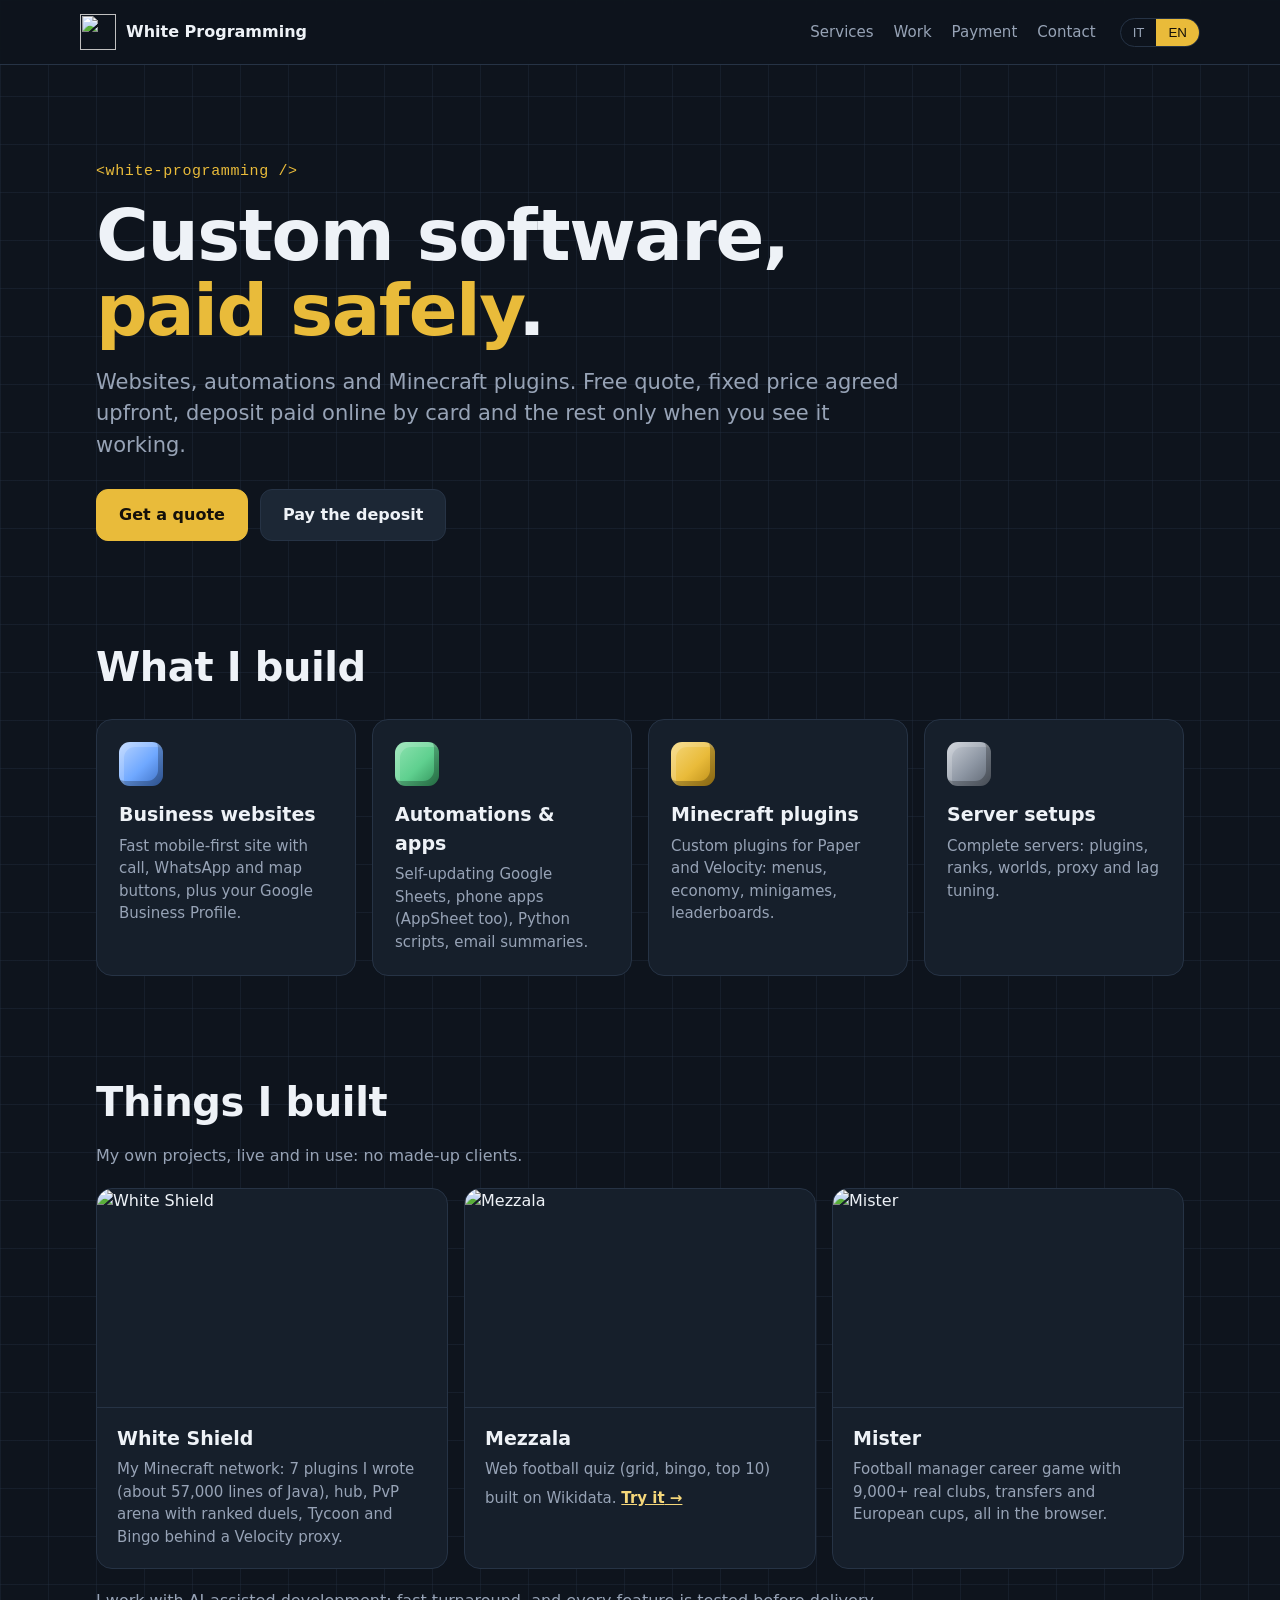
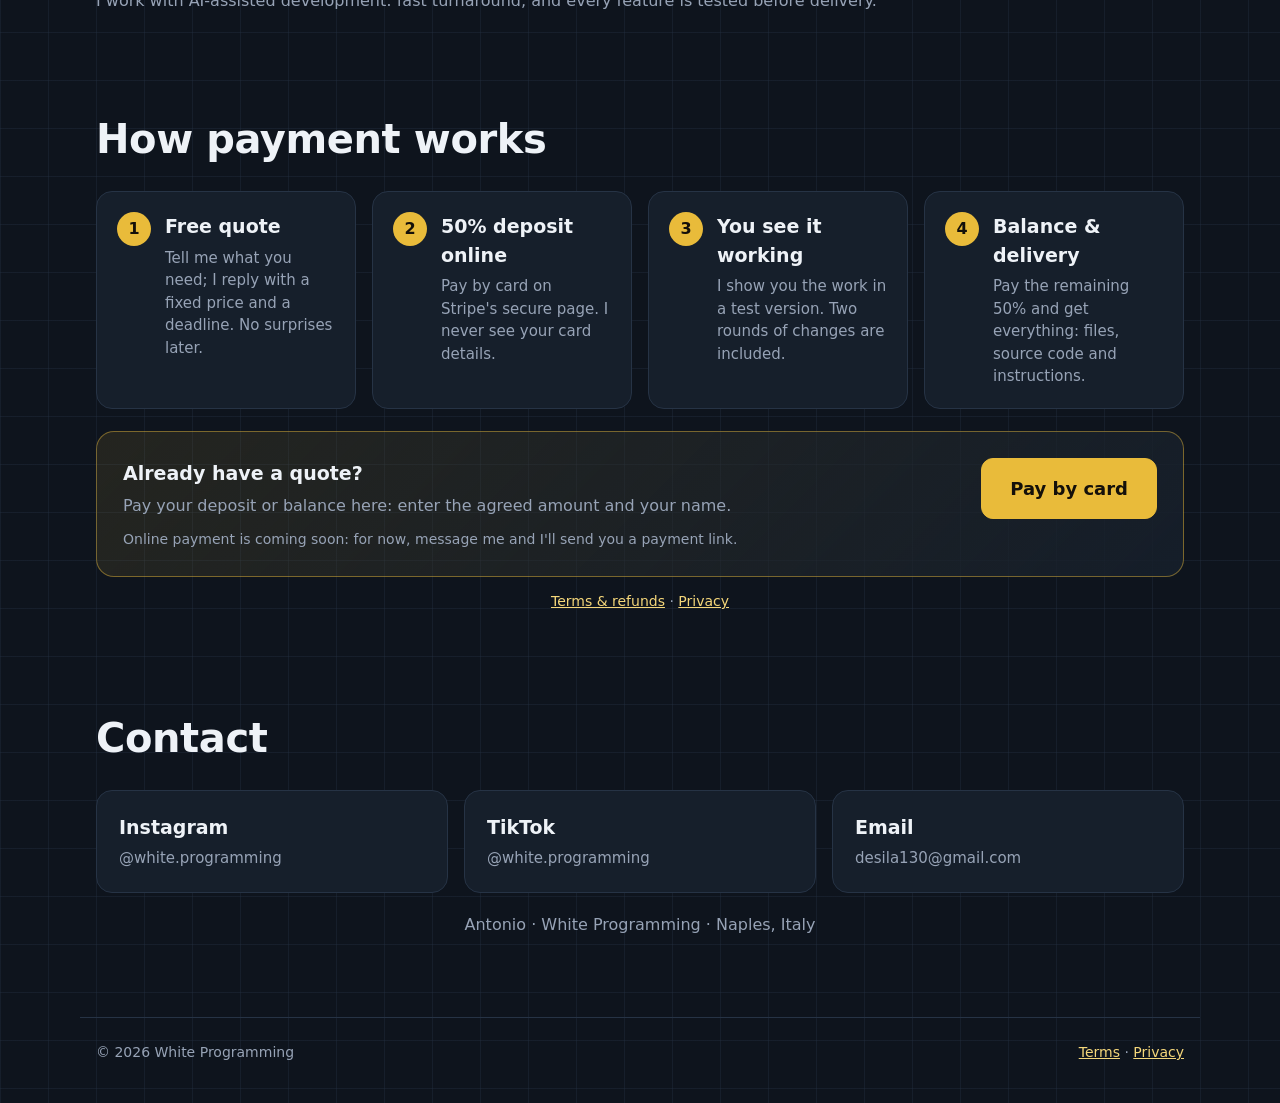
==== index.html @ 98c9434c "Add files via upload" ====
<!doctype html>
<html lang="it" data-l="it">
<head>
<meta charset="utf-8">
<meta name="viewport" content="width=device-width, initial-scale=1">
<title>White Programming</title>
<meta name="description" content="Siti web, automazioni e plugin Minecraft su misura. Preventivo gratis, acconto online, prezzo fisso. / Websites, automations and custom Minecraft plugins.">
<link rel="icon" href="img/logo.png">
<link rel="stylesheet" href="stile.css">
</head>
<body>

<header class="top">
  <a class="brand" href="#"><img src="img/logo.png" alt="" width="36" height="36"><span>White Programming</span></a>
  <nav>
    <a href="#servizi"><span lang="it">Servizi</span><span lang="en">Services</span></a>
    <a href="#lavori"><span lang="it">Lavori</span><span lang="en">Work</span></a>
    <a href="#pagamento"><span lang="it">Pagamento</span><span lang="en">Payment</span></a>
    <a href="#contatti"><span lang="it">Contatti</span><span lang="en">Contact</span></a>
  </nav>
  <div class="langs"><button data-set="it">IT</button><button data-set="en">EN</button></div>
</header>

<main>
<section class="hero">
  <p class="tag">&lt;white-programming /&gt;</p>
  <h1>
    <span lang="it">Software su misura, <em>pagato in sicurezza</em>.</span>
    <span lang="en">Custom software, <em>paid safely</em>.</span>
  </h1>
  <p class="sub">
    <span lang="it">Siti web, automazioni e plugin Minecraft. Preventivo gratis, prezzo fisso deciso prima, acconto online con carta e saldo solo quando vedi il lavoro funzionare.</span>
    <span lang="en">Websites, automations and Minecraft plugins. Free quote, fixed price agreed upfront, deposit paid online by card and the rest only when you see it working.</span>
  </p>
  <div class="cta">
    <a class="btn gold" href="#contatti"><span lang="it">Chiedi un preventivo</span><span lang="en">Get a quote</span></a>
    <a class="btn" href="#pagamento"><span lang="it">Paga l'acconto</span><span lang="en">Pay the deposit</span></a>
  </div>
</section>

<section id="servizi">
  <h2><span lang="it">Cosa faccio</span><span lang="en">What I build</span></h2>
  <div class="grid4">
    <article class="card"><div class="ic b"></div>
      <h3><span lang="it">Siti per attività</span><span lang="en">Business websites</span></h3>
      <p><span lang="it">Sito veloce pensato per il telefono, tasti per chiamare, WhatsApp e mappa, scheda Google con orari e foto.</span><span lang="en">Fast mobile-first site with call, WhatsApp and map buttons, plus your Google Business Profile.</span></p></article>
    <article class="card"><div class="ic g"></div>
      <h3><span lang="it">Automazioni e app</span><span lang="en">Automations &amp; apps</span></h3>
      <p><span lang="it">Fogli Google che si aggiornano da soli, app per il telefono (anche AppSheet), script Python, riepiloghi via email.</span><span lang="en">Self-updating Google Sheets, phone apps (AppSheet too), Python scripts, email summaries.</span></p></article>
    <article class="card"><div class="ic y"></div>
      <h3><span lang="it">Plugin Minecraft</span><span lang="en">Minecraft plugins</span></h3>
      <p><span lang="it">Plugin su misura per Paper e Velocity: menu, economia, minigiochi, classifiche.</span><span lang="en">Custom plugins for Paper and Velocity: menus, economy, minigames, leaderboards.</span></p></article>
    <article class="card"><div class="ic s"></div>
      <h3><span lang="it">Setup server</span><span lang="en">Server setups</span></h3>
      <p><span lang="it">Server completi: plugin, permessi, mondi, proxy e ottimizzazione del lag.</span><span lang="en">Complete servers: plugins, ranks, worlds, proxy and lag tuning.</span></p></article>
  </div>
</section>

<section id="lavori">
  <h2><span lang="it">Lavori fatti da me</span><span lang="en">Things I built</span></h2>
  <p class="note"><span lang="it">Progetti miei, funzionanti e in uso: nessun cliente inventato.</span><span lang="en">My own projects, live and in use: no made-up clients.</span></p>
  <div class="grid3">
    <article class="work"><img src="img/whiteshield.png" alt="White Shield" loading="lazy">
      <h3>White Shield</h3>
      <p><span lang="it">La mia rete Minecraft: 7 plugin scritti da me (circa 57.000 righe di Java), hub, arena PvP con duelli classificati, Tycoon e Bingo dietro un proxy Velocity.</span><span lang="en">My Minecraft network: 7 plugins I wrote (about 57,000 lines of Java), hub, PvP arena with ranked duels, Tycoon and Bingo behind a Velocity proxy.</span></p></article>
    <article class="work"><img src="img/mezzala.jpg" alt="Mezzala" loading="lazy">
      <h3>Mezzala</h3>
      <p><span lang="it">Quiz di calcio sul web (griglia, bingo, top 10) con i dati di Wikidata.</span><span lang="en">Web football quiz (grid, bingo, top 10) built on Wikidata.</span>
      <a href="https://studio-g.taildbe68a.ts.net/mezzala-kdwexqco5a/" target="_blank" rel="noopener"><span lang="it">Provalo</span><span lang="en">Try it</span> →</a></p></article>
    <article class="work"><img src="img/mister.jpg" alt="Mister" loading="lazy">
      <h3>Mister</h3>
      <p><span lang="it">Gioco di carriera da allenatore con 9.000+ squadre vere, mercato e coppe europee, tutto nel browser.</span><span lang="en">Football manager career game with 9,000+ real clubs, transfers and European cups, all in the browser.</span></p></article>
  </div>
  <p class="note"><span lang="it">Lavoro con lo sviluppo assistito dall'IA: vado veloce e ogni funzione viene provata prima della consegna.</span><span lang="en">I work with AI-assisted development: fast turnaround, and every feature is tested before delivery.</span></p>
</section>

<section id="pagamento" class="pay">
  <h2><span lang="it">Come funziona il pagamento</span><span lang="en">How payment works</span></h2>
  <ol class="steps">
    <li><b>1</b><div><h3><span lang="it">Preventivo gratis</span><span lang="en">Free quote</span></h3>
      <p><span lang="it">Mi scrivi cosa ti serve, ti rispondo con prezzo fisso e tempi. Niente sorprese dopo.</span><span lang="en">Tell me what you need; I reply with a fixed price and a deadline. No surprises later.</span></p></div></li>
    <li><b>2</b><div><h3><span lang="it">Acconto del 50% online</span><span lang="en">50% deposit online</span></h3>
      <p><span lang="it">Paghi con carta sulla pagina sicura di Stripe. Io non vedo mai i dati della tua carta.</span><span lang="en">Pay by card on Stripe's secure page. I never see your card details.</span></p></div></li>
    <li><b>3</b><div><h3><span lang="it">Lo vedi funzionare</span><span lang="en">You see it working</span></h3>
      <p><span lang="it">Ti mostro il lavoro in prova. Due giri di modifiche sono compresi.</span><span lang="en">I show you the work in a test version. Two rounds of changes are included.</span></p></div></li>
    <li><b>4</b><div><h3><span lang="it">Saldo e consegna</span><span lang="en">Balance &amp; delivery</span></h3>
      <p><span lang="it">Paghi il restante 50% e ricevi tutto: file, codice e istruzioni.</span><span lang="en">Pay the remaining 50% and get everything: files, source code and instructions.</span></p></div></li>
  </ol>
  <div class="paybox">
    <div>
      <h3><span lang="it">Hai già il preventivo?</span><span lang="en">Already have a quote?</span></h3>
      <p><span lang="it">Paga qui l'acconto o il saldo: inserisci l'importo concordato e il tuo nome.</span><span lang="en">Pay your deposit or balance here: enter the agreed amount and your name.</span></p>
    </div>
    <a id="paga" class="btn gold big" href="#contatti" data-stripe="">
      <span lang="it">Paga con carta</span><span lang="en">Pay by card</span>
    </a>
    <p id="paga-nota" class="small">
      <span lang="it">Il pagamento online arriva a breve: per ora scrivimi e ti mando il link di pagamento.</span>
      <span lang="en">Online payment is coming soon: for now, message me and I'll send you a payment link.</span>
    </p>
  </div>
  <p class="small center"><a href="termini.html"><span lang="it">Termini e rimborsi</span><span lang="en">Terms &amp; refunds</span></a> · <a href="privacy.html">Privacy</a></p>
</section>

<section id="contatti">
  <h2><span lang="it">Contatti</span><span lang="en">Contact</span></h2>
  <div class="grid3 contacts">
    <a class="card link" href="https://www.instagram.com/white.programming/" target="_blank" rel="noopener"><h3>Instagram</h3><p>@white.programming</p></a>
    <a class="card link" href="https://www.tiktok.com/@white.programming" target="_blank" rel="noopener"><h3>TikTok</h3><p>@white.programming</p></a>
    <a class="card link" href="mailto:desila130@gmail.com"><h3>Email</h3><p>desila130@gmail.com</p></a>
  </div>
  <p class="note center"><span lang="it">Antonio · White Programming · Napoli, Italia</span><span lang="en">Antonio · White Programming · Naples, Italy</span></p>
</section>
</main>

<footer><span>© 2026 White Programming</span><span><a href="termini.html"><span lang="it">Termini</span><span lang="en">Terms</span></a> · <a href="privacy.html">Privacy</a></span></footer>

<script src="lingua.js"></script>
<script>
// Link di pagamento Stripe (Payment Link). Finché è vuoto il tasto porta ai contatti.
const STRIPE_LINK = "";
const paga = document.getElementById("paga");
if (STRIPE_LINK) {
  paga.href = STRIPE_LINK; paga.target = "_blank"; paga.rel = "noopener";
  document.getElementById("paga-nota").hidden = true;
}
</script>
</body>
</html>
---- stile.css ----
:root {
  --bg:#0e141d; --panel:#161f2b; --panel2:#1c2735; --line:#263345; --ink:#eef2f7; --muted:#97a3b6;
  --gold:#e9bb3a; --gold2:#f5d77a; --blue:#6fa8ff; --green:#5fd08f; --red:#ff7b7b;
  color-scheme: dark;
}
* { box-sizing:border-box; margin:0; padding:0; }
html { scroll-behavior:smooth; }
body { background:var(--bg); color:var(--ink); font-family:"Segoe UI", system-ui, -apple-system, Roboto, Arial, sans-serif; line-height:1.5;
  background-image: linear-gradient(rgba(38,51,69,.35) 1px, transparent 1px), linear-gradient(90deg, rgba(38,51,69,.35) 1px, transparent 1px);
  background-size:48px 48px; }
a { color:var(--gold2); }
html[data-l="it"] [lang="en"], html[data-l="en"] [lang="it"] { display:none !important; }

.top { position:sticky; top:0; z-index:10; display:flex; align-items:center; gap:24px; padding:14px max(16px, calc(50% - 560px));
  background:rgba(14,20,29,.92); backdrop-filter:blur(8px); border-bottom:1px solid var(--line); }
.brand { display:flex; align-items:center; gap:10px; color:var(--ink); text-decoration:none; font-weight:700; }
.top nav { display:flex; gap:20px; margin-left:auto; }
.top nav a { color:var(--muted); text-decoration:none; font-size:15px; }
.top nav a:hover { color:var(--ink); }
.langs { display:flex; border:1px solid var(--line); border-radius:999px; overflow:hidden; }
.brand + .langs { margin-left:auto; }
.langs button { background:none; border:0; color:var(--muted); padding:6px 12px; font:600 13px inherit; cursor:pointer; }
.langs button.on { background:var(--gold); color:#14100a; }

main { max-width:1120px; margin:0 auto; padding:0 16px; }
section { padding:72px 0 24px; }
.hero { padding-top:96px; }
.tag { font-family:"Cascadia Code", Consolas, monospace; color:var(--gold); font-size:15px; letter-spacing:.04em; }
h1 { font-size:clamp(38px, 7vw, 72px); line-height:1.05; letter-spacing:-.02em; margin:14px 0 18px; font-weight:800; max-width:15ch; }
h1 em, h2 em { font-style:normal; color:var(--gold); }
.sub { color:var(--muted); font-size:clamp(17px, 2.2vw, 21px); max-width:62ch; }
h2 { font-size:clamp(28px, 4vw, 40px); letter-spacing:-.01em; margin-bottom:22px; }
h3 { font-size:19px; margin-bottom:6px; }
.cta { display:flex; flex-wrap:wrap; gap:12px; margin-top:28px; }
.btn { display:inline-block; padding:13px 22px; border-radius:12px; border:1px solid var(--line); background:var(--panel2); color:var(--ink);
  text-decoration:none; font-weight:700; }
.btn:hover { border-color:var(--muted); }
.btn.gold { background:var(--gold); border-color:var(--gold); color:#14100a; }
.btn.gold:hover { background:var(--gold2); }
.btn.big { font-size:18px; padding:16px 28px; }

.grid4 { display:grid; grid-template-columns:repeat(auto-fit, minmax(240px, 1fr)); gap:16px; }
.grid3 { display:grid; grid-template-columns:repeat(auto-fit, minmax(260px, 1fr)); gap:16px; }
.card, .work { background:var(--panel); border:1px solid var(--line); border-radius:16px; padding:22px; }
.card p, .work p { color:var(--muted); font-size:15px; }
.ic { width:44px; height:44px; border-radius:11px; margin-bottom:14px; box-shadow: inset -5px -5px 0 rgba(0,0,0,.25), inset 5px 5px 0 rgba(255,255,255,.18); }
.b{background:linear-gradient(135deg,#b9d4ff,var(--blue) 55%,#3a6cc0)} .g{background:linear-gradient(135deg,#8fe3b1,var(--green) 55%,#2f8f58)}
.y{background:linear-gradient(135deg,var(--gold2),var(--gold) 55%,#b98a15)} .s{background:linear-gradient(135deg,#c9ced6,#8d96a3 55%,#5d6571)}
.work { padding:0; overflow:hidden; }
.work img { width:100%; aspect-ratio:16/10; object-fit:cover; object-position:top; display:block; border-bottom:1px solid var(--line); }
.work h3, .work p { padding:0 20px; } .work h3 { margin-top:16px; } .work p { padding-bottom:20px; }
.work a { display:inline-block; margin-top:6px; font-weight:600; }
.note { color:var(--muted); margin:-10px 0 20px; } .note:last-child { margin:20px 0 0; }
.center { text-align:center; }
.small { font-size:14px; color:var(--muted); }

.steps { list-style:none; display:grid; grid-template-columns:repeat(auto-fit, minmax(240px, 1fr)); gap:16px; }
.steps li { display:flex; gap:14px; background:var(--panel); border:1px solid var(--line); border-radius:16px; padding:20px; }
.steps b { flex:0 0 auto; width:34px; height:34px; border-radius:50%; background:var(--gold); color:#14100a; display:grid; place-items:center; font-weight:800; }
.steps p { color:var(--muted); font-size:15px; }
.paybox { margin:22px 0 14px; display:grid; grid-template-columns:1fr auto; gap:10px 24px; align-items:center; padding:26px;
  border-radius:18px; border:1px solid rgba(233,187,58,.45); background:linear-gradient(135deg, rgba(233,187,58,.10), rgba(22,31,43,.9)); }
.paybox p { color:var(--muted); }
.paybox .small { grid-column:1 / -1; }
.contacts .link { text-decoration:none; color:var(--ink); }
.contacts .link:hover { border-color:var(--gold); }
footer { max-width:1120px; margin:56px auto 0; padding:24px 16px 40px; display:flex; justify-content:space-between; gap:12px; flex-wrap:wrap;
  color:var(--muted); font-size:14px; border-top:1px solid var(--line); }

/* pagine dei termini */
.doc { max-width:760px; margin:0 auto; padding:56px 16px; }
.doc h1 { font-size:clamp(30px, 5vw, 44px); max-width:none; }
.doc h2 { font-size:22px; margin:30px 0 8px; }
.doc p, .doc li { color:#c9d2de; margin-bottom:10px; }
.doc ul { padding-left:22px; }
.doc .small { margin-bottom:24px; }

@media (max-width: 720px) {
  .top { gap:12px; } .top nav { display:none; } .langs { margin-left:auto; }
  .brand span { font-size:15px; }
  section { padding-top:56px; } .hero { padding-top:64px; }
  .paybox { grid-template-columns:1fr; } .paybox .btn { text-align:center; }
}
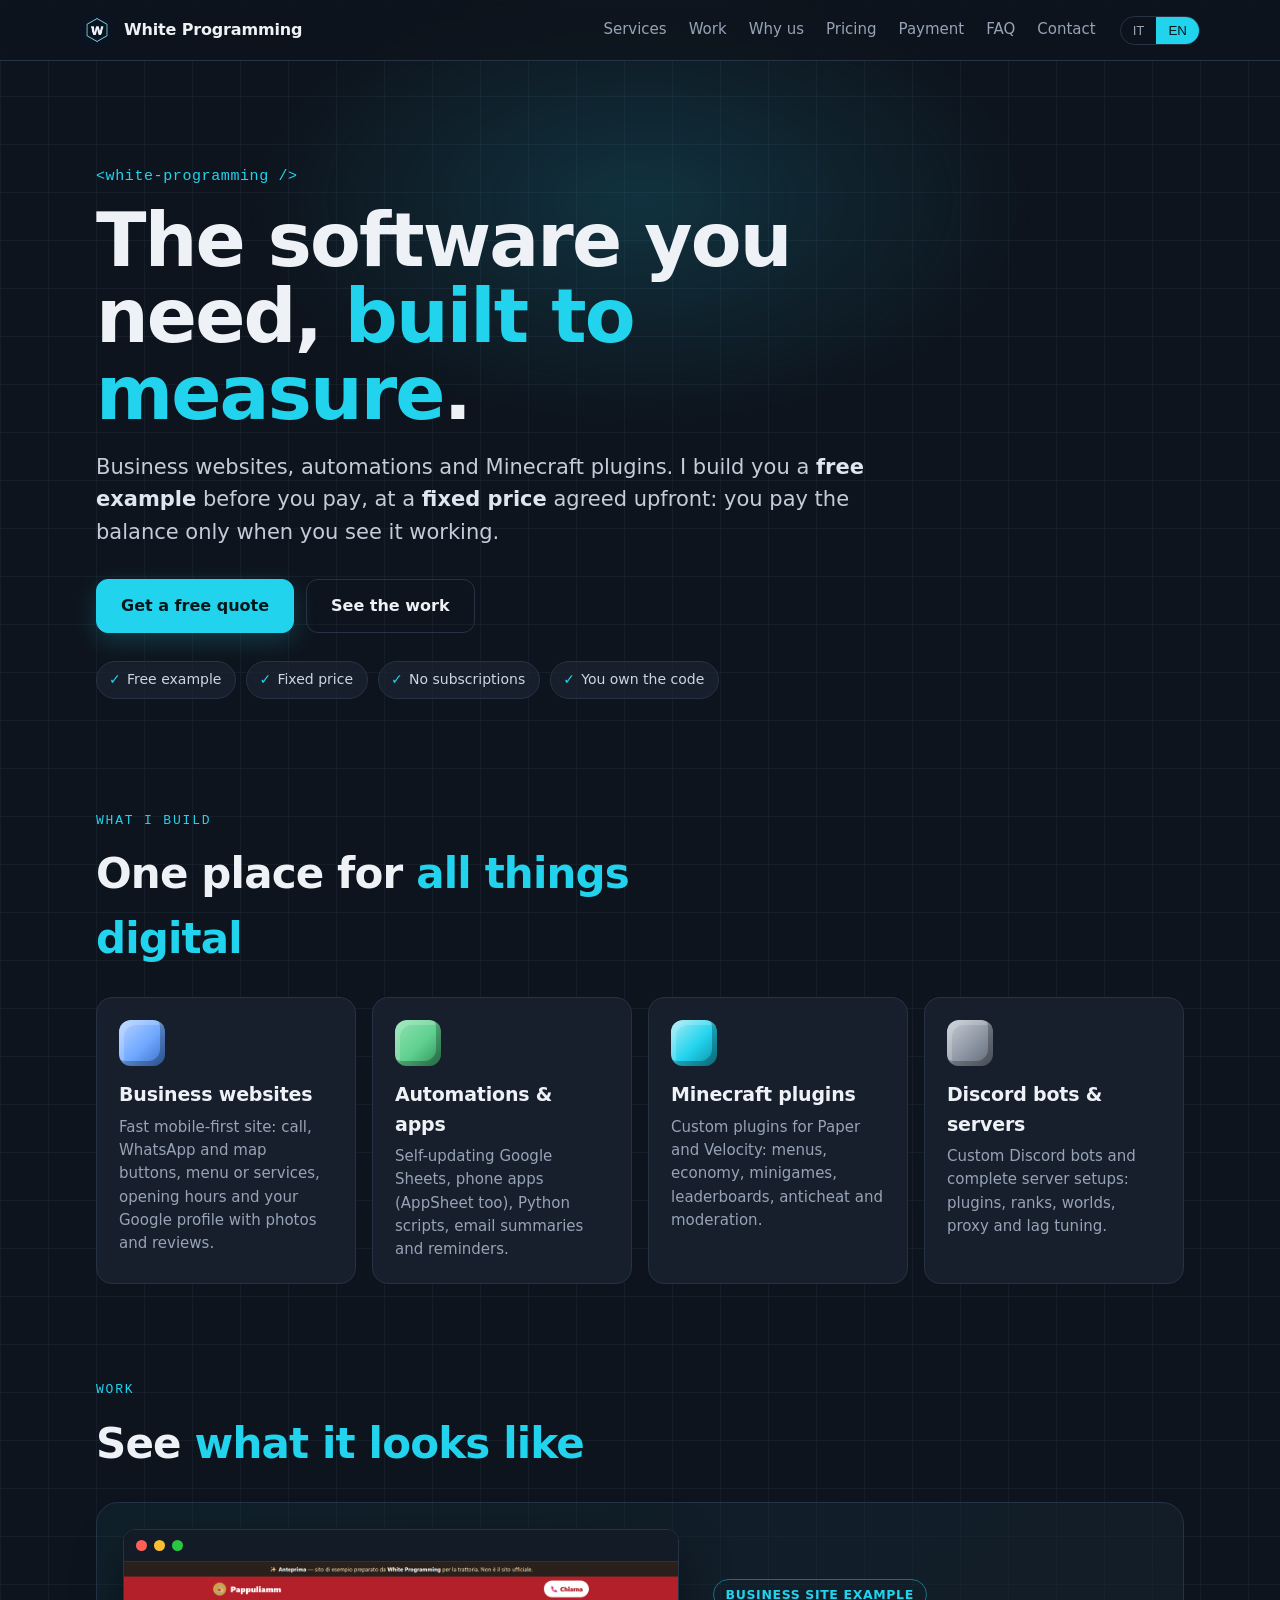
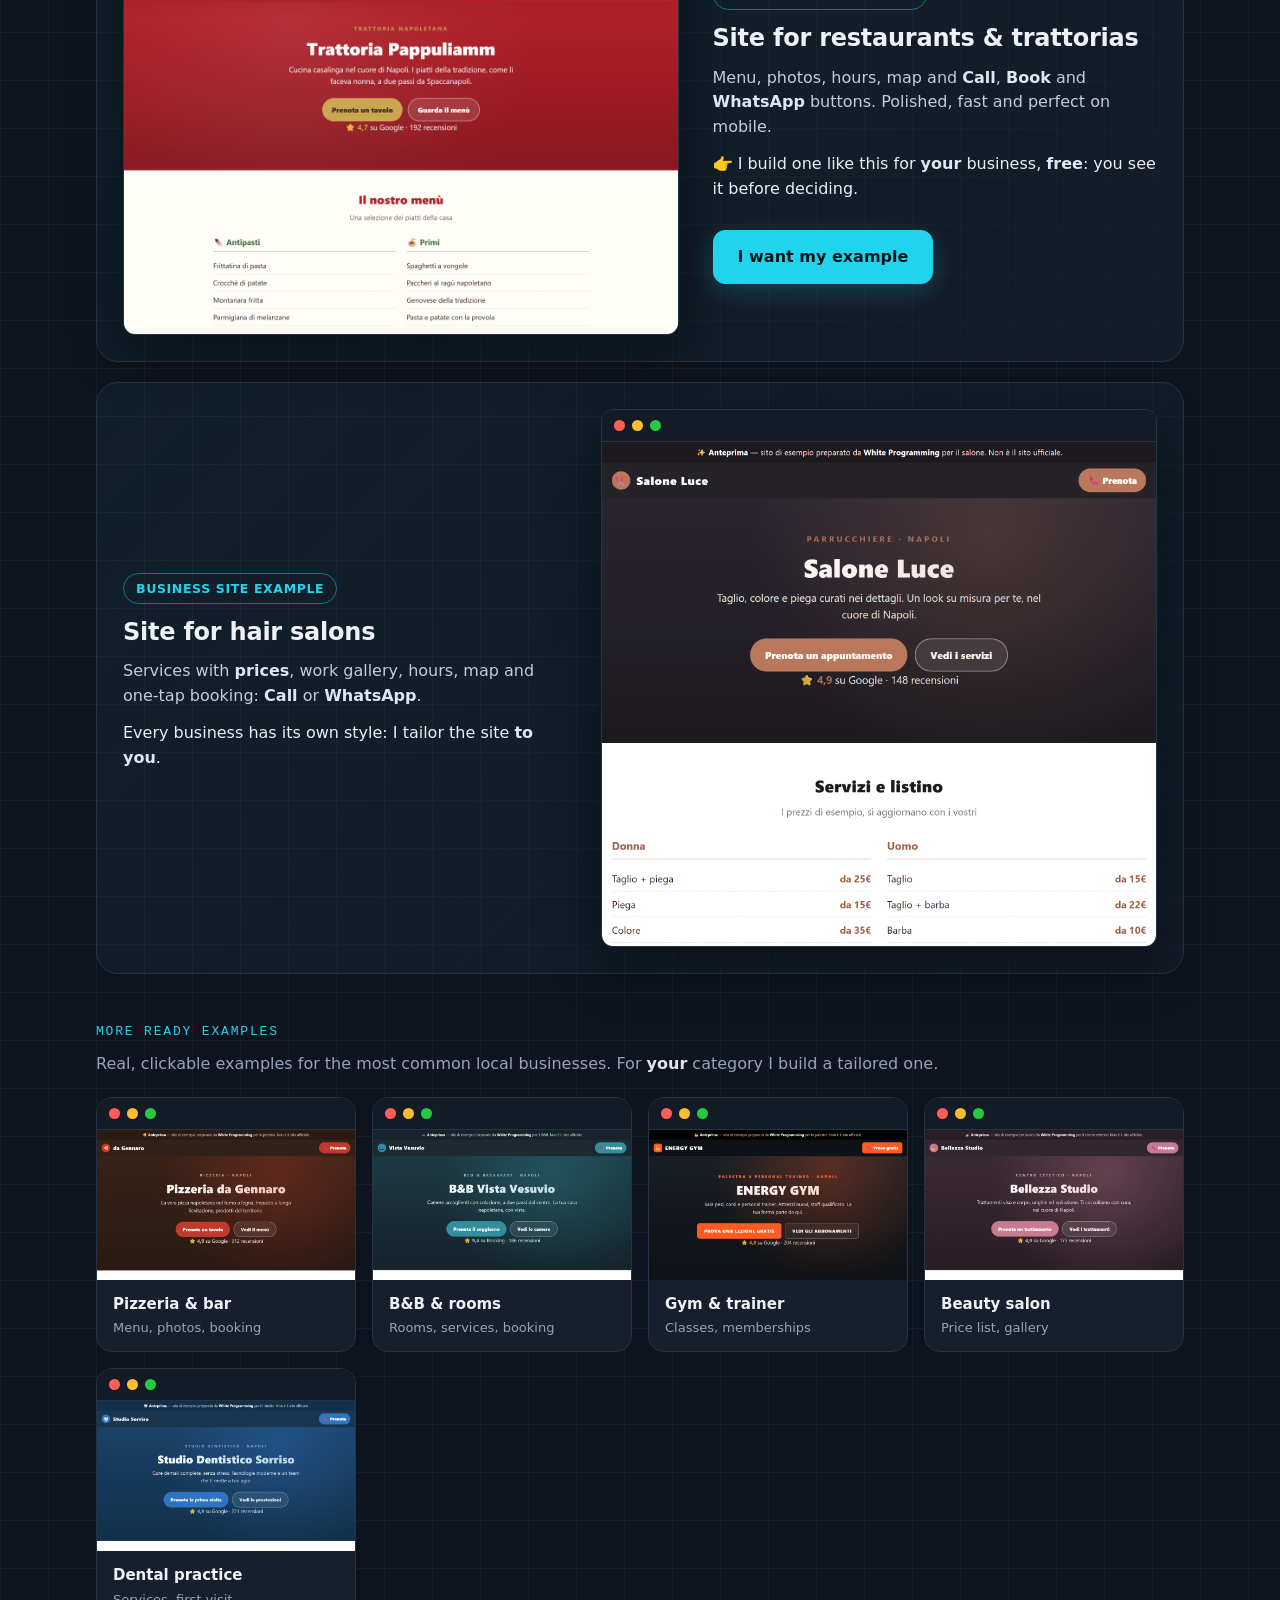
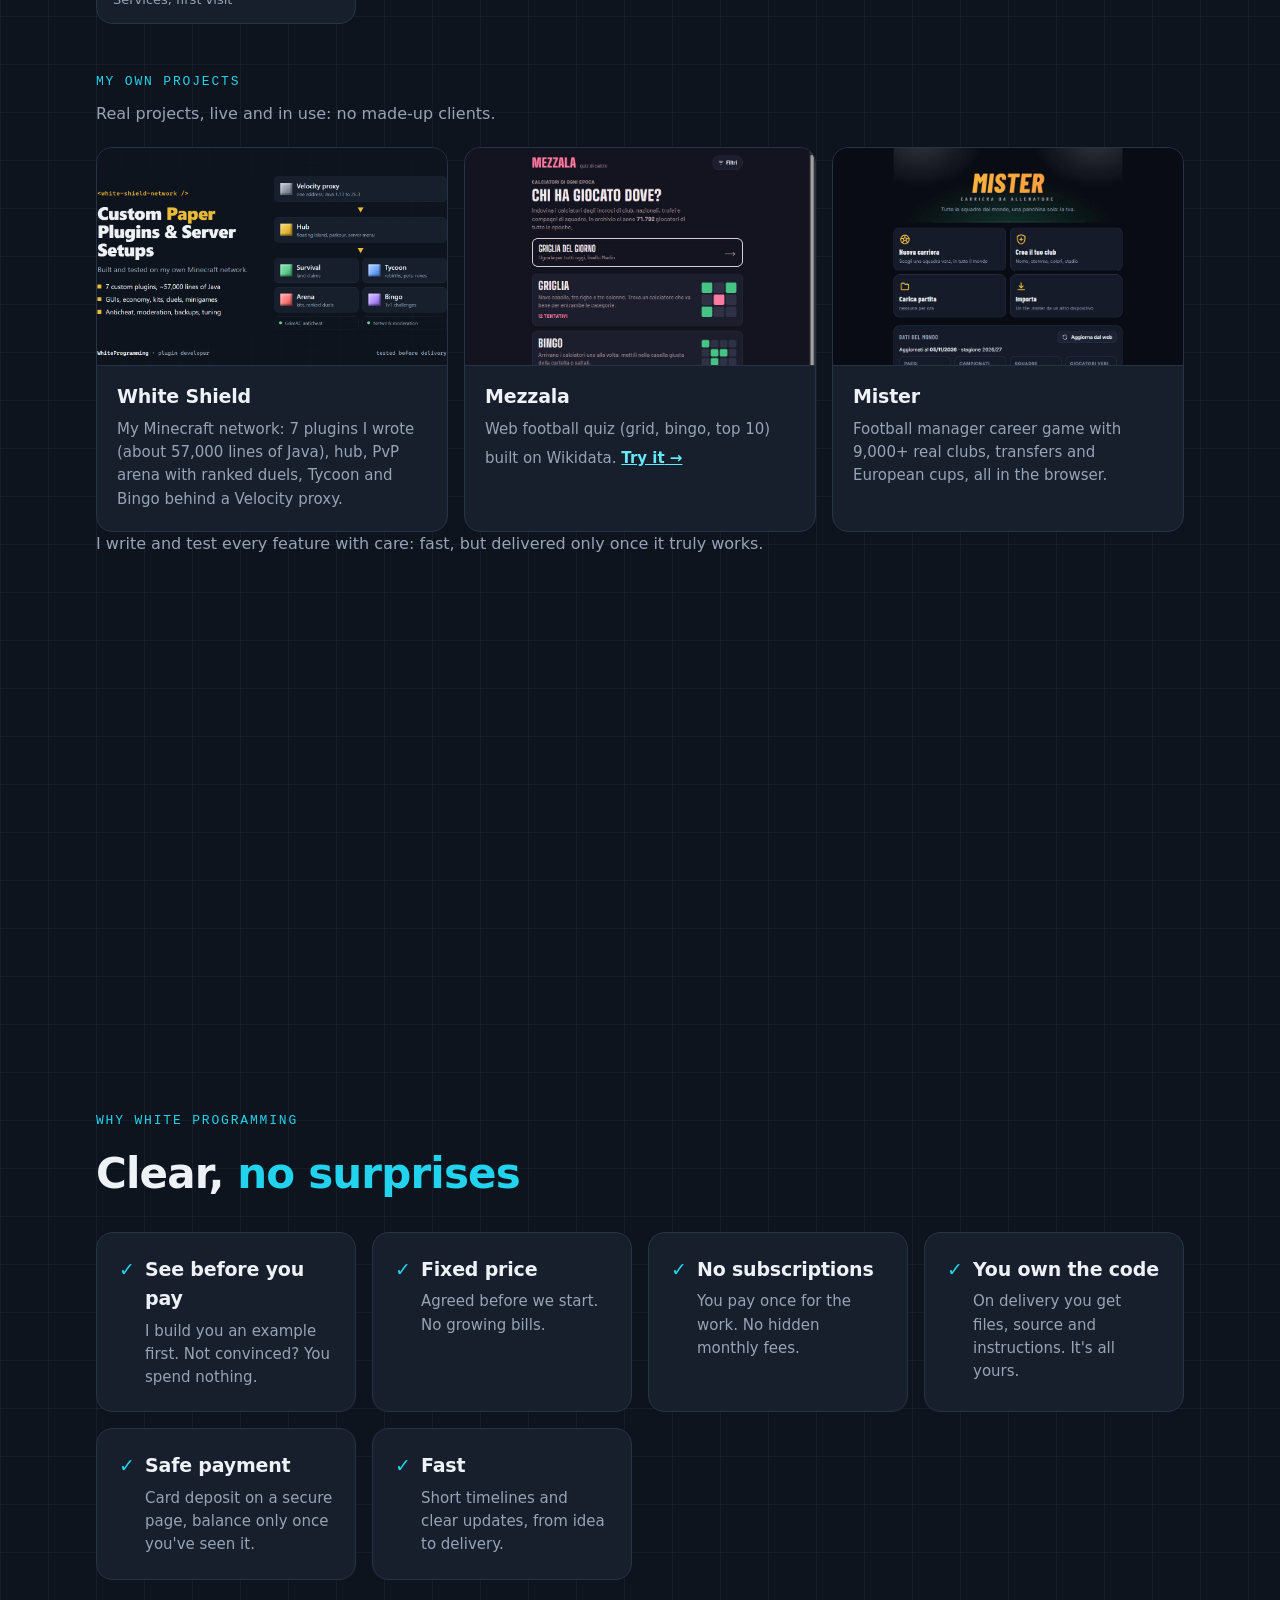
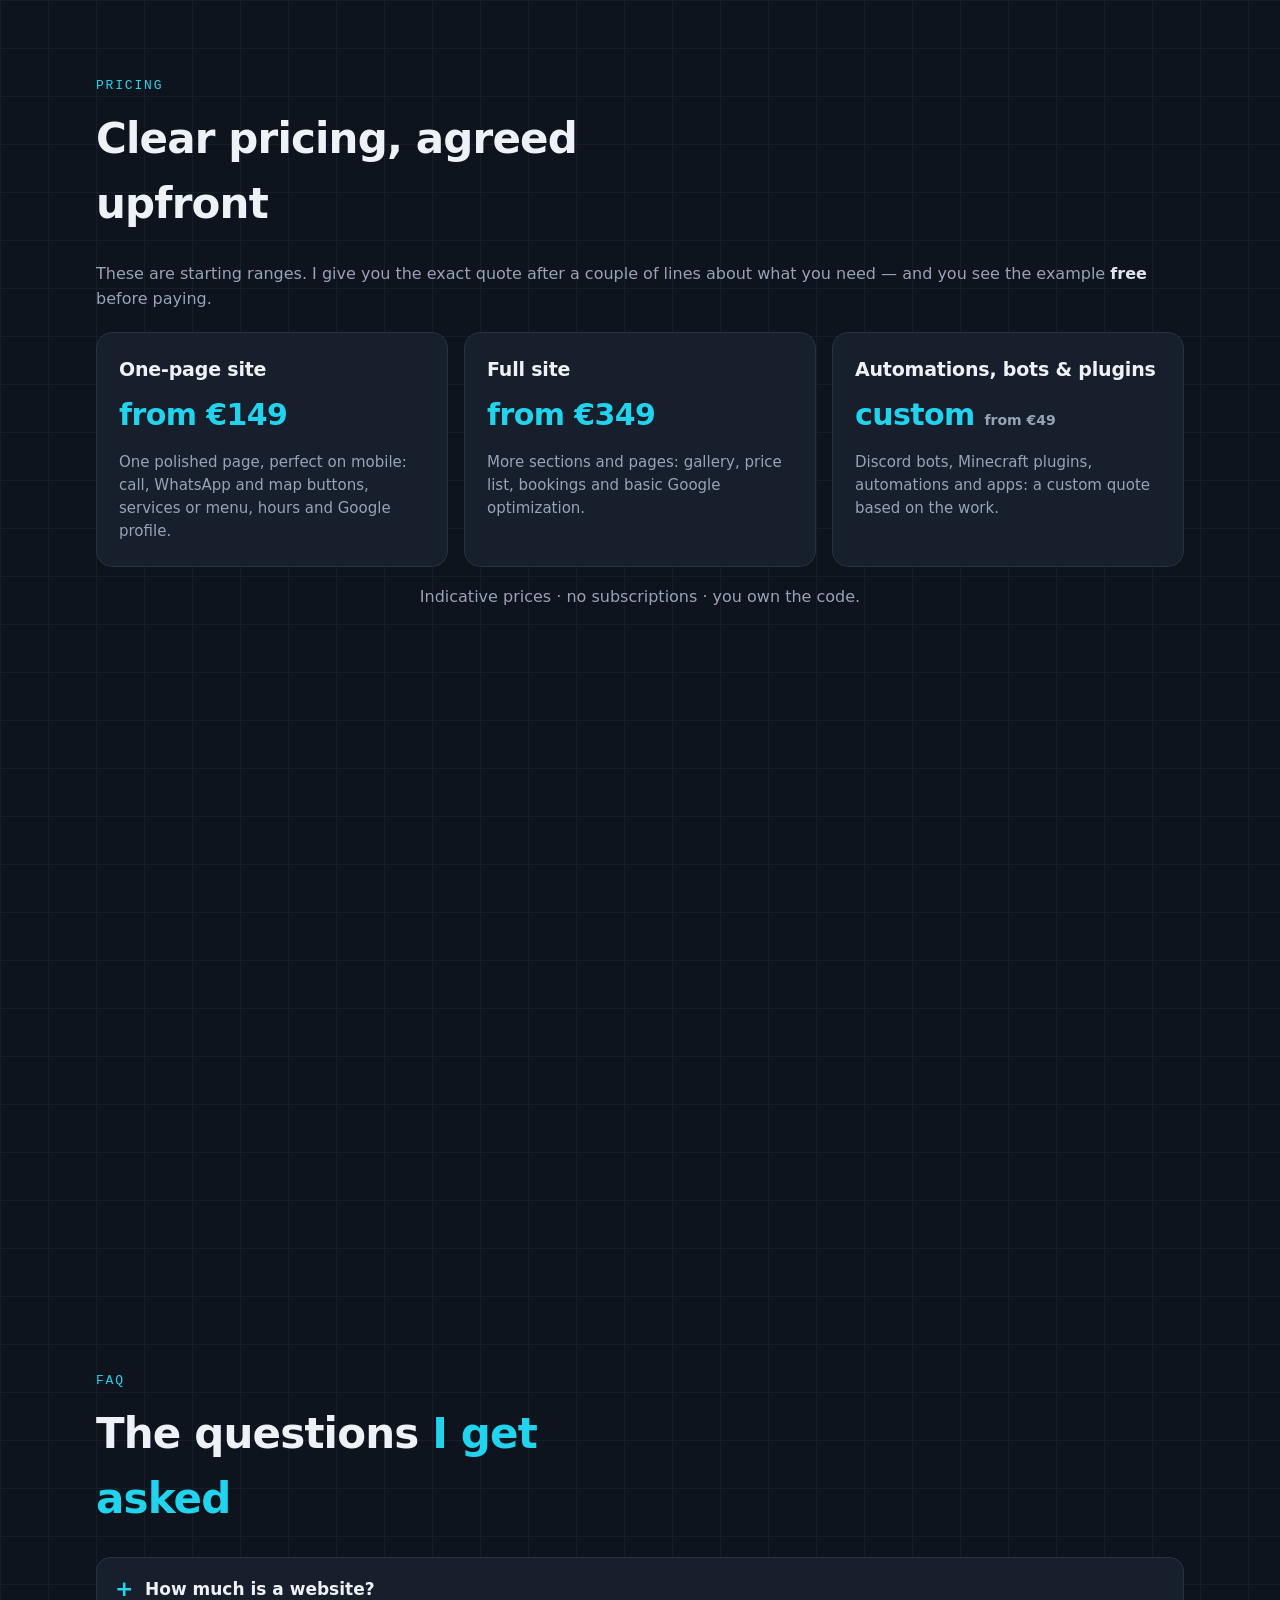
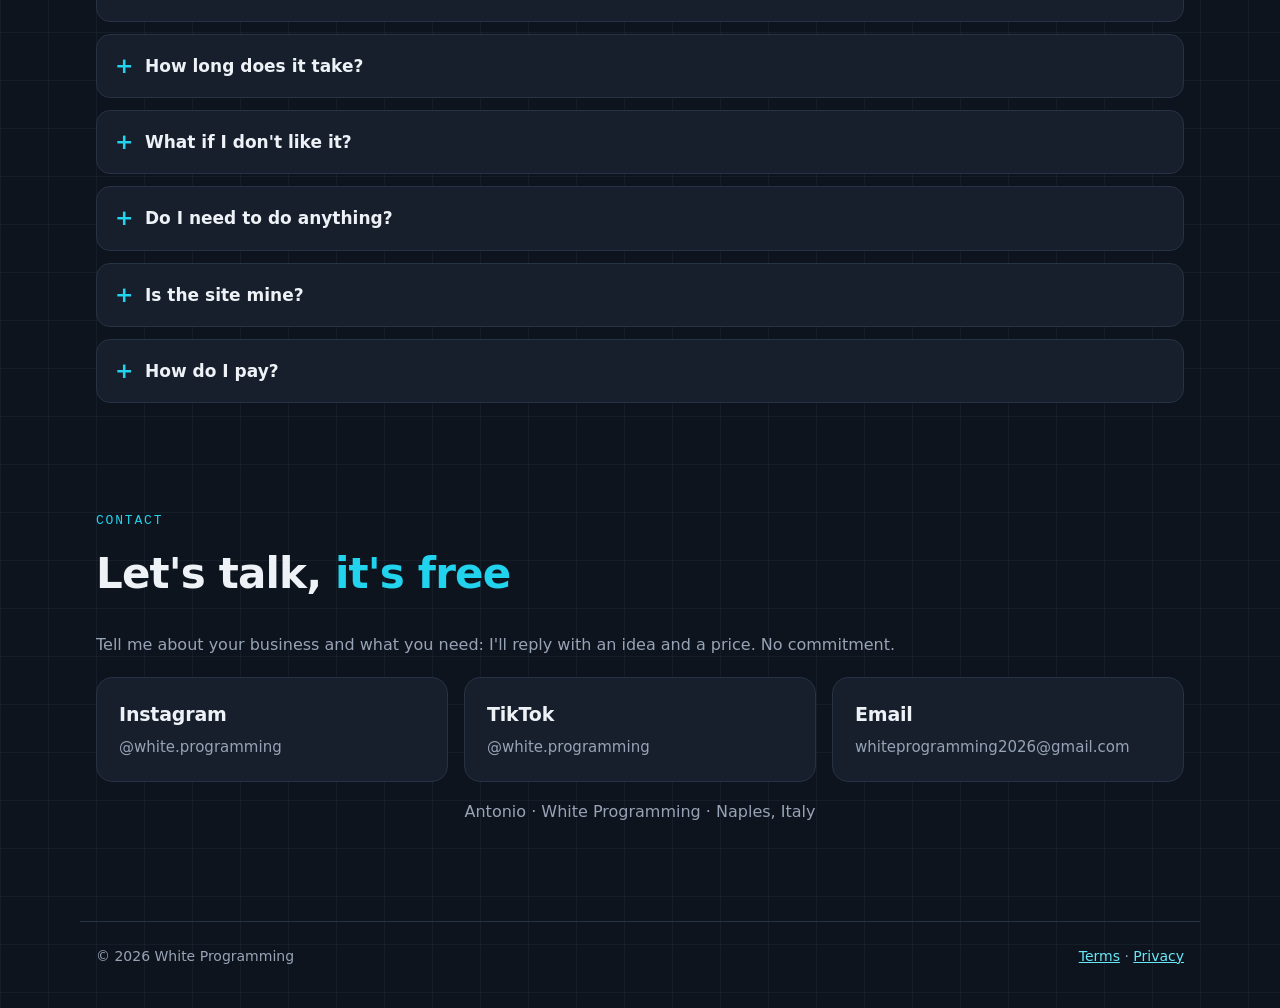
==== commit b44298cd: "Restyling: logo esagono, tema ciano, sezioni Chi sono/Prezzi/FAQ e 7 esempi di siti" ====
--- a/index.html
+++ b/index.html
@@ -3,86 +3,210 @@
 <head>
 <meta charset="utf-8">
 <meta name="viewport" content="width=device-width, initial-scale=1">
-<title>White Programming</title>
-<meta name="description" content="Siti web, automazioni e plugin Minecraft su misura. Preventivo gratis, acconto online, prezzo fisso. / Websites, automations and custom Minecraft plugins.">
-<link rel="icon" href="img/logo.png">
+<title>White Programming — Siti, automazioni e software su misura</title>
+<meta name="description" content="Siti per attività, automazioni e plugin Minecraft su misura. Esempio gratis prima di pagare, prezzo fisso deciso prima, saldo solo quando lo vedi funzionare. Napoli, Italia.">
+<link rel="icon" href="img/logo.png?v=2">
+<meta name="theme-color" content="#0e141d">
+<!-- Anteprima quando condividi il link (WhatsApp, Instagram, ecc.) -->
+<meta property="og:type" content="website">
+<meta property="og:title" content="White Programming — Siti e software su misura">
+<meta property="og:description" content="Ti preparo un esempio del tuo sito gratis, prima che tu paghi. Prezzo fisso, niente abbonamenti. Napoli, Italia.">
+<meta property="og:image" content="img/logo.png?v=2">
+<meta name="twitter:card" content="summary">
 <link rel="stylesheet" href="stile.css">
+<script>document.documentElement.classList.add('js');</script>
 </head>
 <body>
 
 <header class="top">
-  <a class="brand" href="#"><img src="img/logo.png" alt="" width="36" height="36"><span>White Programming</span></a>
+  <a class="brand" href="#top"><img src="img/logo.png?v=2" alt="" width="34" height="34"><span>White Programming</span></a>
   <nav>
     <a href="#servizi"><span lang="it">Servizi</span><span lang="en">Services</span></a>
-    <a href="#lavori"><span lang="it">Lavori</span><span lang="en">Work</span></a>
+    <a href="#lavori"><span lang="it">Esempi</span><span lang="en">Work</span></a>
+    <a href="#perche"><span lang="it">Perché noi</span><span lang="en">Why us</span></a>
+    <a href="#prezzi"><span lang="it">Prezzi</span><span lang="en">Pricing</span></a>
     <a href="#pagamento"><span lang="it">Pagamento</span><span lang="en">Payment</span></a>
+    <a href="#faq"><span lang="it">Domande</span><span lang="en">FAQ</span></a>
     <a href="#contatti"><span lang="it">Contatti</span><span lang="en">Contact</span></a>
   </nav>
   <div class="langs"><button data-set="it">IT</button><button data-set="en">EN</button></div>
 </header>
 
-<main>
+<main id="top">
+
 <section class="hero">
+  <div class="hero-glow" aria-hidden="true"></div>
   <p class="tag">&lt;white-programming /&gt;</p>
   <h1>
-    <span lang="it">Software su misura, <em>pagato in sicurezza</em>.</span>
-    <span lang="en">Custom software, <em>paid safely</em>.</span>
+    <span lang="it">Il software che ti serve, <em>fatto su misura</em>.</span>
+    <span lang="en">The software you need, <em>built to measure</em>.</span>
   </h1>
   <p class="sub">
-    <span lang="it">Siti web, automazioni e plugin Minecraft. Preventivo gratis, prezzo fisso deciso prima, acconto online con carta e saldo solo quando vedi il lavoro funzionare.</span>
-    <span lang="en">Websites, automations and Minecraft plugins. Free quote, fixed price agreed upfront, deposit paid online by card and the rest only when you see it working.</span>
+    <span lang="it">Siti per attività, automazioni e plugin Minecraft. Ti preparo un <b>esempio gratis</b> prima che tu paghi, con un <b>prezzo fisso</b> deciso prima: paghi il saldo solo quando lo vedi funzionare.</span>
+    <span lang="en">Business websites, automations and Minecraft plugins. I build you a <b>free example</b> before you pay, at a <b>fixed price</b> agreed upfront: you pay the balance only when you see it working.</span>
   </p>
   <div class="cta">
-    <a class="btn gold" href="#contatti"><span lang="it">Chiedi un preventivo</span><span lang="en">Get a quote</span></a>
-    <a class="btn" href="#pagamento"><span lang="it">Paga l'acconto</span><span lang="en">Pay the deposit</span></a>
-  </div>
-</section>
-
-<section id="servizi">
-  <h2><span lang="it">Cosa faccio</span><span lang="en">What I build</span></h2>
+    <a class="btn gold" id="cta-preventivo" href="#contatti"><span lang="it">Chiedi un preventivo gratis</span><span lang="en">Get a free quote</span></a>
+    <a class="btn ghost" href="#lavori"><span lang="it">Guarda gli esempi</span><span lang="en">See the work</span></a>
+  </div>
+  <ul class="badges">
+    <li><span lang="it">Esempio gratis</span><span lang="en">Free example</span></li>
+    <li><span lang="it">Prezzo fisso</span><span lang="en">Fixed price</span></li>
+    <li><span lang="it">Niente abbonamenti</span><span lang="en">No subscriptions</span></li>
+    <li><span lang="it">Il codice è tuo</span><span lang="en">You own the code</span></li>
+  </ul>
+</section>
+
+<section id="servizi" class="reveal">
+  <p class="eyebrow"><span lang="it">Cosa faccio</span><span lang="en">What I build</span></p>
+  <h2><span lang="it">Un unico punto per <em>tutto il digitale</em></span><span lang="en">One place for <em>all things digital</em></span></h2>
   <div class="grid4">
     <article class="card"><div class="ic b"></div>
       <h3><span lang="it">Siti per attività</span><span lang="en">Business websites</span></h3>
-      <p><span lang="it">Sito veloce pensato per il telefono, tasti per chiamare, WhatsApp e mappa, scheda Google con orari e foto.</span><span lang="en">Fast mobile-first site with call, WhatsApp and map buttons, plus your Google Business Profile.</span></p></article>
+      <p><span lang="it">Sito veloce pensato per il telefono: tasti per chiamare, WhatsApp e mappa, menù o servizi, orari e la scheda Google con foto e recensioni.</span><span lang="en">Fast mobile-first site: call, WhatsApp and map buttons, menu or services, opening hours and your Google profile with photos and reviews.</span></p></article>
     <article class="card"><div class="ic g"></div>
-      <h3><span lang="it">Automazioni e app</span><span lang="en">Automations &amp; apps</span></h3>
-      <p><span lang="it">Fogli Google che si aggiornano da soli, app per il telefono (anche AppSheet), script Python, riepiloghi via email.</span><span lang="en">Self-updating Google Sheets, phone apps (AppSheet too), Python scripts, email summaries.</span></p></article>
+      <h3><span lang="it">Automazioni &amp; app</span><span lang="en">Automations &amp; apps</span></h3>
+      <p><span lang="it">Fogli Google che si aggiornano da soli, app per il telefono (anche AppSheet), script Python, riepiloghi e promemoria via email.</span><span lang="en">Self-updating Google Sheets, phone apps (AppSheet too), Python scripts, email summaries and reminders.</span></p></article>
     <article class="card"><div class="ic y"></div>
       <h3><span lang="it">Plugin Minecraft</span><span lang="en">Minecraft plugins</span></h3>
-      <p><span lang="it">Plugin su misura per Paper e Velocity: menu, economia, minigiochi, classifiche.</span><span lang="en">Custom plugins for Paper and Velocity: menus, economy, minigames, leaderboards.</span></p></article>
+      <p><span lang="it">Plugin su misura per Paper e Velocity: menu, economia, minigiochi, classifiche, anticheat e moderazione.</span><span lang="en">Custom plugins for Paper and Velocity: menus, economy, minigames, leaderboards, anticheat and moderation.</span></p></article>
     <article class="card"><div class="ic s"></div>
-      <h3><span lang="it">Setup server</span><span lang="en">Server setups</span></h3>
-      <p><span lang="it">Server completi: plugin, permessi, mondi, proxy e ottimizzazione del lag.</span><span lang="en">Complete servers: plugins, ranks, worlds, proxy and lag tuning.</span></p></article>
-  </div>
-</section>
-
-<section id="lavori">
-  <h2><span lang="it">Lavori fatti da me</span><span lang="en">Things I built</span></h2>
-  <p class="note"><span lang="it">Progetti miei, funzionanti e in uso: nessun cliente inventato.</span><span lang="en">My own projects, live and in use: no made-up clients.</span></p>
+      <h3><span lang="it">Bot Discord &amp; server</span><span lang="en">Discord bots &amp; servers</span></h3>
+      <p><span lang="it">Bot Discord su misura e setup di server completi: plugin, permessi, mondi, proxy e ottimizzazione del lag.</span><span lang="en">Custom Discord bots and complete server setups: plugins, ranks, worlds, proxy and lag tuning.</span></p></article>
+  </div>
+</section>
+
+<section id="lavori" class="reveal">
+  <p class="eyebrow"><span lang="it">Esempi</span><span lang="en">Work</span></p>
+  <h2><span lang="it">Guarda <em>com'è fatto</em></span><span lang="en">See <em>what it looks like</em></span></h2>
+
+  <article class="showcase">
+    <a class="shot" href="esempi/demo-ristorante.html" target="_blank" rel="noopener" aria-label="Apri l'esempio di sito per ristorante">
+      <span class="frame-bar"><i></i><i></i><i></i></span>
+      <img src="img/demo-ristorante.png" alt="Esempio di sito per una trattoria" loading="lazy">
+    </a>
+    <div class="showcase-txt">
+      <span class="pill-live"><span lang="it">Esempio di sito per attività</span><span lang="en">Business site example</span></span>
+      <h3><span lang="it">Sito per ristoranti e trattorie</span><span lang="en">Site for restaurants &amp; trattorias</span></h3>
+      <p><span lang="it">Menù, foto, orari, mappa e i tasti <b>Chiama</b>, <b>Prenota</b> e <b>WhatsApp</b>. Tutto curato, veloce e perfetto sul telefono.</span><span lang="en">Menu, photos, hours, map and <b>Call</b>, <b>Book</b> and <b>WhatsApp</b> buttons. Polished, fast and perfect on mobile.</span></p>
+      <p class="hl"><span lang="it">👉 Preparo un esempio così per la <b>tua</b> attività, <b>gratis</b>: lo vedi prima di decidere.</span><span lang="en">👉 I build one like this for <b>your</b> business, <b>free</b>: you see it before deciding.</span></p>
+      <a class="btn gold" href="#contatti"><span lang="it">Voglio il mio esempio</span><span lang="en">I want my example</span></a>
+    </div>
+  </article>
+
+  <article class="showcase alt">
+    <a class="shot" href="esempi/demo-parrucchiere.html" target="_blank" rel="noopener" aria-label="Apri l'esempio di sito per parrucchiere">
+      <span class="frame-bar"><i></i><i></i><i></i></span>
+      <img src="img/demo-parrucchiere.png" alt="Esempio di sito per un parrucchiere" loading="lazy">
+    </a>
+    <div class="showcase-txt">
+      <span class="pill-live"><span lang="it">Esempio di sito per attività</span><span lang="en">Business site example</span></span>
+      <h3><span lang="it">Sito per parrucchieri e saloni</span><span lang="en">Site for hair salons</span></h3>
+      <p><span lang="it">Servizi con <b>listino</b>, galleria dei lavori, orari, mappa e la prenotazione con un tasto: <b>Chiama</b> o <b>WhatsApp</b>.</span><span lang="en">Services with <b>prices</b>, work gallery, hours, map and one-tap booking: <b>Call</b> or <b>WhatsApp</b>.</span></p>
+      <p class="hl"><span lang="it">Ogni attività ha il suo stile: il sito lo cucio <b>su di te</b>.</span><span lang="en">Every business has its own style: I tailor the site <b>to you</b>.</span></p>
+    </div>
+  </article>
+
+  <p class="eyebrow mt"><span lang="it">Altri esempi pronti</span><span lang="en">More ready examples</span></p>
+  <p class="note"><span lang="it">Esempi veri e cliccabili per le attività più comuni a Napoli. Per la <b>tua</b> categoria preparo l'esempio su misura.</span><span lang="en">Real, clickable examples for the most common local businesses. For <b>your</b> category I build a tailored one.</span></p>
+  <div class="ex-grid">
+    <a class="ex" href="esempi/demo-pizzeria.html" target="_blank" rel="noopener">
+      <span class="ex-shot"><span class="frame-bar"><i></i><i></i><i></i></span><img src="img/demo-pizzeria.png" alt="Esempio di sito per pizzeria" loading="lazy"></span>
+      <span class="ex-cap"><b><span lang="it">Pizzeria &amp; bar</span><span lang="en">Pizzeria &amp; bar</span></b><small><span lang="it">Menù, foto, prenota</span><span lang="en">Menu, photos, booking</span></small></span>
+    </a>
+    <a class="ex" href="esempi/demo-bb.html" target="_blank" rel="noopener">
+      <span class="ex-shot"><span class="frame-bar"><i></i><i></i><i></i></span><img src="img/demo-bb.png" alt="Esempio di sito per B&amp;B" loading="lazy"></span>
+      <span class="ex-cap"><b><span lang="it">B&amp;B &amp; affittacamere</span><span lang="en">B&amp;B &amp; rooms</span></b><small><span lang="it">Camere, servizi, prenota</span><span lang="en">Rooms, services, booking</span></small></span>
+    </a>
+    <a class="ex" href="esempi/demo-palestra.html" target="_blank" rel="noopener">
+      <span class="ex-shot"><span class="frame-bar"><i></i><i></i><i></i></span><img src="img/demo-palestra.png" alt="Esempio di sito per palestra" loading="lazy"></span>
+      <span class="ex-cap"><b><span lang="it">Palestra &amp; personal</span><span lang="en">Gym &amp; trainer</span></b><small><span lang="it">Corsi, abbonamenti</span><span lang="en">Classes, memberships</span></small></span>
+    </a>
+    <a class="ex" href="esempi/demo-estetista.html" target="_blank" rel="noopener">
+      <span class="ex-shot"><span class="frame-bar"><i></i><i></i><i></i></span><img src="img/demo-estetista.png" alt="Esempio di sito per centro estetico" loading="lazy"></span>
+      <span class="ex-cap"><b><span lang="it">Centro estetico</span><span lang="en">Beauty salon</span></b><small><span lang="it">Listino, galleria</span><span lang="en">Price list, gallery</span></small></span>
+    </a>
+    <a class="ex" href="esempi/demo-dentista.html" target="_blank" rel="noopener">
+      <span class="ex-shot"><span class="frame-bar"><i></i><i></i><i></i></span><img src="img/demo-dentista.png" alt="Esempio di sito per studio dentistico" loading="lazy"></span>
+      <span class="ex-cap"><b><span lang="it">Studio dentistico</span><span lang="en">Dental practice</span></b><small><span lang="it">Prestazioni, prima visita</span><span lang="en">Services, first visit</span></small></span>
+    </a>
+  </div>
+
+  <p class="eyebrow mt"><span lang="it">Progetti miei</span><span lang="en">My own projects</span></p>
+  <p class="note"><span lang="it">Progetti veri, funzionanti e in uso: nessun cliente inventato.</span><span lang="en">Real projects, live and in use: no made-up clients.</span></p>
   <div class="grid3">
     <article class="work"><img src="img/whiteshield.png" alt="White Shield" loading="lazy">
       <h3>White Shield</h3>
       <p><span lang="it">La mia rete Minecraft: 7 plugin scritti da me (circa 57.000 righe di Java), hub, arena PvP con duelli classificati, Tycoon e Bingo dietro un proxy Velocity.</span><span lang="en">My Minecraft network: 7 plugins I wrote (about 57,000 lines of Java), hub, PvP arena with ranked duels, Tycoon and Bingo behind a Velocity proxy.</span></p></article>
     <article class="work"><img src="img/mezzala.jpg" alt="Mezzala" loading="lazy">
       <h3>Mezzala</h3>
-      <p><span lang="it">Quiz di calcio sul web (griglia, bingo, top 10) con i dati di Wikidata.</span><span lang="en">Web football quiz (grid, bingo, top 10) built on Wikidata.</span>
+      <p><span lang="it">Quiz di calcio sul web (griglia, bingo, top 10) coi dati di Wikidata.</span><span lang="en">Web football quiz (grid, bingo, top 10) built on Wikidata.</span>
       <a href="https://studio-g.taildbe68a.ts.net/mezzala-kdwexqco5a/" target="_blank" rel="noopener"><span lang="it">Provalo</span><span lang="en">Try it</span> →</a></p></article>
     <article class="work"><img src="img/mister.jpg" alt="Mister" loading="lazy">
       <h3>Mister</h3>
       <p><span lang="it">Gioco di carriera da allenatore con 9.000+ squadre vere, mercato e coppe europee, tutto nel browser.</span><span lang="en">Football manager career game with 9,000+ real clubs, transfers and European cups, all in the browser.</span></p></article>
   </div>
-  <p class="note"><span lang="it">Lavoro con lo sviluppo assistito dall'IA: vado veloce e ogni funzione viene provata prima della consegna.</span><span lang="en">I work with AI-assisted development: fast turnaround, and every feature is tested before delivery.</span></p>
-</section>
-
-<section id="pagamento" class="pay">
-  <h2><span lang="it">Come funziona il pagamento</span><span lang="en">How payment works</span></h2>
+  <p class="note"><span lang="it">Scrivo e provo ogni funzione con cura: vado veloce, ma te la consegno solo quando funziona davvero.</span><span lang="en">I write and test every feature with care: fast, but delivered only once it truly works.</span></p>
+</section>
+
+<section id="chi" class="reveal">
+  <p class="eyebrow"><span lang="it">Chi c'è dietro</span><span lang="en">Who's behind it</span></p>
+  <h2><span lang="it">Parli <em>direttamente con me</em></span><span lang="en">You deal <em>directly with me</em></span></h2>
+  <p class="note"><span lang="it">Sono Antonio, di Napoli. White Programming è il mio progetto: quando mi scrivi parli con chi fa davvero il lavoro, non con un call center o un intermediario. Non mostro la faccia — mostro i risultati.</span><span lang="en">I'm Antonio, from Naples. White Programming is my own project: when you message me you talk to the person actually doing the work, not a call center. I don't show my face — I show results.</span></p>
+  <div class="grid3 promesse">
+    <div class="promise"><h3><span lang="it">Parli con me</span><span lang="en">Talk to me directly</span></h3><p><span lang="it">Nessun intermediario: segui il lavoro con la persona che lo fa.</span><span lang="en">No middleman: you follow the work with the person who makes it.</span></p></div>
+    <div class="promise"><h3><span lang="it">Tempi rispettati</span><span lang="en">Deadlines kept</span></h3><p><span lang="it">Ti dico quando è pronto e lo rispetto, con aggiornamenti chiari lungo la strada.</span><span lang="en">I tell you when it'll be ready and I stick to it, with clear updates along the way.</span></p></div>
+    <div class="promise"><h3><span lang="it">Parole semplici</span><span lang="en">Plain words</span></h3><p><span lang="it">Niente termini complicati: ti spiego tutto come si deve, passo passo.</span><span lang="en">No jargon: I explain everything properly, step by step.</span></p></div>
+  </div>
+</section>
+
+<section id="perche" class="reveal">
+  <p class="eyebrow"><span lang="it">Perché White Programming</span><span lang="en">Why White Programming</span></p>
+  <h2><span lang="it">Chiaro, <em>senza sorprese</em></span><span lang="en">Clear, <em>no surprises</em></span></h2>
+  <div class="grid3 promesse">
+    <div class="promise"><h3><span lang="it">Vedi prima di pagare</span><span lang="en">See before you pay</span></h3><p><span lang="it">Ti preparo un esempio del lavoro. Se non ti convince, non spendi niente.</span><span lang="en">I build you an example first. Not convinced? You spend nothing.</span></p></div>
+    <div class="promise"><h3><span lang="it">Prezzo fisso</span><span lang="en">Fixed price</span></h3><p><span lang="it">Deciso prima di iniziare. Niente conti che si allungano.</span><span lang="en">Agreed before we start. No growing bills.</span></p></div>
+    <div class="promise"><h3><span lang="it">Niente abbonamenti</span><span lang="en">No subscriptions</span></h3><p><span lang="it">Paghi una volta per il lavoro. Nessun costo mensile nascosto.</span><span lang="en">You pay once for the work. No hidden monthly fees.</span></p></div>
+    <div class="promise"><h3><span lang="it">Il codice è tuo</span><span lang="en">You own the code</span></h3><p><span lang="it">Alla consegna ricevi file, codice e istruzioni. Resta tutto a te.</span><span lang="en">On delivery you get files, source and instructions. It's all yours.</span></p></div>
+    <div class="promise"><h3><span lang="it">Pagamento sicuro</span><span lang="en">Safe payment</span></h3><p><span lang="it">Acconto con carta su pagina sicura, saldo solo a lavoro visto.</span><span lang="en">Card deposit on a secure page, balance only once you've seen it.</span></p></div>
+    <div class="promise"><h3><span lang="it">Veloce</span><span lang="en">Fast</span></h3><p><span lang="it">Tempi brevi e aggiornamenti chiari, dall'idea alla consegna.</span><span lang="en">Short timelines and clear updates, from idea to delivery.</span></p></div>
+  </div>
+</section>
+
+<section id="prezzi" class="prezzi reveal">
+  <p class="eyebrow"><span lang="it">Prezzi</span><span lang="en">Pricing</span></p>
+  <h2><span lang="it">Prezzi <em>chiari</em>, decisi prima</span><span lang="en">Clear pricing, agreed upfront</span></h2>
+  <p class="note"><span lang="it">Queste sono fasce di partenza. Il preventivo esatto te lo do dopo due righe su cosa ti serve — e l'esempio lo vedi <b>gratis</b> prima di pagare.</span><span lang="en">These are starting ranges. I give you the exact quote after a couple of lines about what you need — and you see the example <b>free</b> before paying.</span></p>
+  <div class="grid3">
+    <article class="card">
+      <h3><span lang="it">Sito vetrina</span><span lang="en">One-page site</span></h3>
+      <span class="price"><span lang="it">da 149€</span><span lang="en">from €149</span></span>
+      <p><span lang="it">Una pagina curata, perfetta sul telefono: tasti chiama, WhatsApp e mappa, servizi o menù, orari e scheda Google.</span><span lang="en">One polished page, perfect on mobile: call, WhatsApp and map buttons, services or menu, hours and Google profile.</span></p>
+    </article>
+    <article class="card">
+      <h3><span lang="it">Sito completo</span><span lang="en">Full site</span></h3>
+      <span class="price"><span lang="it">da 349€</span><span lang="en">from €349</span></span>
+      <p><span lang="it">Più sezioni e pagine: galleria, listino, prenotazioni e una base di ottimizzazione per Google.</span><span lang="en">More sections and pages: gallery, price list, bookings and basic Google optimization.</span></p>
+    </article>
+    <article class="card">
+      <h3><span lang="it">Automazioni, bot e plugin</span><span lang="en">Automations, bots &amp; plugins</span></h3>
+      <span class="price"><span lang="it">su misura <small>da 49€</small></span><span lang="en">custom <small>from €49</small></span></span>
+      <p><span lang="it">Bot Discord, plugin Minecraft, automazioni e app: preventivo su misura in base al lavoro.</span><span lang="en">Discord bots, Minecraft plugins, automations and apps: a custom quote based on the work.</span></p>
+    </article>
+  </div>
+  <p class="note center"><span lang="it">Prezzi indicativi · niente abbonamenti · il codice è tuo.</span><span lang="en">Indicative prices · no subscriptions · you own the code.</span></p>
+</section>
+
+<section id="pagamento" class="pay reveal">
+  <p class="eyebrow"><span lang="it">Pagamento</span><span lang="en">Payment</span></p>
+  <h2><span lang="it">Come funziona</span><span lang="en">How it works</span></h2>
   <ol class="steps">
     <li><b>1</b><div><h3><span lang="it">Preventivo gratis</span><span lang="en">Free quote</span></h3>
       <p><span lang="it">Mi scrivi cosa ti serve, ti rispondo con prezzo fisso e tempi. Niente sorprese dopo.</span><span lang="en">Tell me what you need; I reply with a fixed price and a deadline. No surprises later.</span></p></div></li>
     <li><b>2</b><div><h3><span lang="it">Acconto del 50% online</span><span lang="en">50% deposit online</span></h3>
       <p><span lang="it">Paghi con carta sulla pagina sicura di Stripe. Io non vedo mai i dati della tua carta.</span><span lang="en">Pay by card on Stripe's secure page. I never see your card details.</span></p></div></li>
     <li><b>3</b><div><h3><span lang="it">Lo vedi funzionare</span><span lang="en">You see it working</span></h3>
-      <p><span lang="it">Ti mostro il lavoro in prova. Due giri di modifiche sono compresi.</span><span lang="en">I show you the work in a test version. Two rounds of changes are included.</span></p></div></li>
+      <p><span lang="it">Ti mostro il lavoro in prova. Due giri di modifiche sono compresi.</span><span lang="en">I show you the work in a test version. Two rounds of changes included.</span></p></div></li>
     <li><b>4</b><div><h3><span lang="it">Saldo e consegna</span><span lang="en">Balance &amp; delivery</span></h3>
       <p><span lang="it">Paghi il restante 50% e ricevi tutto: file, codice e istruzioni.</span><span lang="en">Pay the remaining 50% and get everything: files, source code and instructions.</span></p></div></li>
   </ol>
@@ -91,7 +215,7 @@
       <h3><span lang="it">Hai già il preventivo?</span><span lang="en">Already have a quote?</span></h3>
       <p><span lang="it">Paga qui l'acconto o il saldo: inserisci l'importo concordato e il tuo nome.</span><span lang="en">Pay your deposit or balance here: enter the agreed amount and your name.</span></p>
     </div>
-    <a id="paga" class="btn gold big" href="#contatti" data-stripe="">
+    <a id="paga" class="btn gold big" href="#contatti">
       <span lang="it">Paga con carta</span><span lang="en">Pay by card</span>
     </a>
     <p id="paga-nota" class="small">
@@ -102,12 +226,32 @@
   <p class="small center"><a href="termini.html"><span lang="it">Termini e rimborsi</span><span lang="en">Terms &amp; refunds</span></a> · <a href="privacy.html">Privacy</a></p>
 </section>
 
-<section id="contatti">
-  <h2><span lang="it">Contatti</span><span lang="en">Contact</span></h2>
+<section id="faq" class="faq reveal">
+  <p class="eyebrow"><span lang="it">Domande frequenti</span><span lang="en">FAQ</span></p>
+  <h2><span lang="it">Le domande <em>che mi fanno</em></span><span lang="en">The questions <em>I get asked</em></span></h2>
+  <details><summary><span lang="it">Quanto costa un sito?</span><span lang="en">How much is a website?</span></summary>
+    <p><span lang="it">Dipende da cosa ti serve, ma parti da fasce chiare (vedi Prezzi). Prima ti preparo un esempio gratis, poi decidi.</span><span lang="en">It depends on what you need, but you start from clear ranges (see Pricing). I build you a free example first, then you decide.</span></p></details>
+  <details><summary><span lang="it">Quanto tempo ci vuole?</span><span lang="en">How long does it take?</span></summary>
+    <p><span lang="it">Di solito pochi giorni per un sito vetrina. I tempi esatti te li dico insieme al preventivo.</span><span lang="en">Usually a few days for a one-page site. I give you the exact timing together with the quote.</span></p></details>
+  <details><summary><span lang="it">E se non mi piace?</span><span lang="en">What if I don't like it?</span></summary>
+    <p><span lang="it">Non paghi. Ti mostro un esempio prima: se non ti convince, non spendi niente.</span><span lang="en">You don't pay. I show you an example first: if it doesn't convince you, you spend nothing.</span></p></details>
+  <details><summary><span lang="it">Devo fare qualcosa io?</span><span lang="en">Do I need to do anything?</span></summary>
+    <p><span lang="it">Quasi niente: mi mandi foto, orari e due informazioni. Al resto penso io.</span><span lang="en">Almost nothing: you send me photos, hours and a couple of details. I take care of the rest.</span></p></details>
+  <details><summary><span lang="it">Il sito è mio?</span><span lang="en">Is the site mine?</span></summary>
+    <p><span lang="it">Sì. Alla consegna ricevi file, codice e istruzioni: è tutto tuo, senza abbonamenti.</span><span lang="en">Yes. On delivery you get files, source and instructions: it's all yours, no subscriptions.</span></p></details>
+  <details><summary><span lang="it">Come si paga?</span><span lang="en">How do I pay?</span></summary>
+    <p><span lang="it">Acconto del 50% con carta su pagina sicura, saldo solo a lavoro visto.</span><span lang="en">A 50% deposit by card on a secure page, balance only once you've seen the work.</span></p></details>
+</section>
+
+<section id="contatti" class="reveal">
+  <p class="eyebrow"><span lang="it">Contatti</span><span lang="en">Contact</span></p>
+  <h2><span lang="it">Parliamone, <em>è gratis</em></span><span lang="en">Let's talk, <em>it's free</em></span></h2>
+  <p class="note"><span lang="it">Dimmi che attività hai e cosa ti serve: ti rispondo con un'idea e un prezzo. Senza impegno.</span><span lang="en">Tell me about your business and what you need: I'll reply with an idea and a price. No commitment.</span></p>
   <div class="grid3 contacts">
+    <a class="card link wa" id="c-whatsapp" href="#contatti" hidden><h3>WhatsApp</h3><p><span lang="it">Scrivimi su WhatsApp</span><span lang="en">Message me on WhatsApp</span></p></a>
     <a class="card link" href="https://www.instagram.com/white.programming/" target="_blank" rel="noopener"><h3>Instagram</h3><p>@white.programming</p></a>
     <a class="card link" href="https://www.tiktok.com/@white.programming" target="_blank" rel="noopener"><h3>TikTok</h3><p>@white.programming</p></a>
-    <a class="card link" href="mailto:desila130@gmail.com"><h3>Email</h3><p>desila130@gmail.com</p></a>
+    <a class="card link" id="c-email" href="mailto:whiteprogramming2026@gmail.com"><h3>Email</h3><p>whiteprogramming2026@gmail.com</p></a>
   </div>
   <p class="note center"><span lang="it">Antonio · White Programming · Napoli, Italia</span><span lang="en">Antonio · White Programming · Naples, Italy</span></p>
 </section>
@@ -117,13 +261,35 @@
 
 <script src="lingua.js"></script>
 <script>
+/* === CONFIGURAZIONE — cambia solo questi due valori quando li hai === */
+// Il tuo numero WhatsApp in formato internazionale senza + né spazi (es. "393401234567").
+// Lascialo vuoto finché non hai la SIM: il tasto WhatsApp resta nascosto.
+const WHATSAPP = "";
 // Link di pagamento Stripe (Payment Link). Finché è vuoto il tasto porta ai contatti.
 const STRIPE_LINK = "";
-const paga = document.getElementById("paga");
-if (STRIPE_LINK) {
-  paga.href = STRIPE_LINK; paga.target = "_blank"; paga.rel = "noopener";
-  document.getElementById("paga-nota").hidden = true;
-}
+
+(function () {
+  // WhatsApp: mostra il tasto e porta la chat con un messaggio già pronto
+  if (WHATSAPP) {
+    const testo = encodeURIComponent("Ciao! Ho visto il sito di White Programming e vorrei un preventivo.");
+    const url = "https://wa.me/" + WHATSAPP + "?text=" + testo;
+    const card = document.getElementById("c-whatsapp");
+    card.href = url; card.target = "_blank"; card.rel = "noopener"; card.hidden = false;
+    const cta = document.getElementById("cta-preventivo");
+    cta.href = url; cta.target = "_blank"; cta.rel = "noopener";
+  }
+  // Stripe
+  if (STRIPE_LINK) {
+    const paga = document.getElementById("paga");
+    paga.href = STRIPE_LINK; paga.target = "_blank"; paga.rel = "noopener";
+    document.getElementById("paga-nota").hidden = true;
+  }
+  // Animazione in entrata, leggera e senza librerie
+  const io = new IntersectionObserver((entries) => {
+    entries.forEach(e => { if (e.isIntersecting) { e.target.classList.add("in"); io.unobserve(e.target); } });
+  }, { threshold: 0.12 });
+  document.querySelectorAll(".reveal").forEach(el => io.observe(el));
+})();
 </script>
 </body>
 </html>
--- a/stile.css
+++ b/stile.css
@@ -1,73 +1,133 @@
 :root {
   --bg:#0e141d; --panel:#161f2b; --panel2:#1c2735; --line:#263345; --ink:#eef2f7; --muted:#97a3b6;
-  --gold:#e9bb3a; --gold2:#f5d77a; --blue:#6fa8ff; --green:#5fd08f; --red:#ff7b7b;
+  --gold:#22d3ee; --gold2:#67e8f9; --blue:#6fa8ff; --green:#5fd08f; --red:#ff7b7b;
+  --maxw:1120px; --gut: max(16px, calc(50% - 560px));
   color-scheme: dark;
 }
 * { box-sizing:border-box; margin:0; padding:0; }
 html { scroll-behavior:smooth; }
-body { background:var(--bg); color:var(--ink); font-family:"Segoe UI", system-ui, -apple-system, Roboto, Arial, sans-serif; line-height:1.5;
-  background-image: linear-gradient(rgba(38,51,69,.35) 1px, transparent 1px), linear-gradient(90deg, rgba(38,51,69,.35) 1px, transparent 1px);
-  background-size:48px 48px; }
+body { background:var(--bg); color:var(--ink); line-height:1.55;
+  font-family:"Segoe UI", system-ui, -apple-system, Roboto, Arial, sans-serif;
+  background-image: linear-gradient(rgba(38,51,69,.30) 1px, transparent 1px), linear-gradient(90deg, rgba(38,51,69,.30) 1px, transparent 1px);
+  background-size:48px 48px; -webkit-font-smoothing:antialiased; }
 a { color:var(--gold2); }
+b { color:#dfe6ef; font-weight:700; }
 html[data-l="it"] [lang="en"], html[data-l="en"] [lang="it"] { display:none !important; }
 
-.top { position:sticky; top:0; z-index:10; display:flex; align-items:center; gap:24px; padding:14px max(16px, calc(50% - 560px));
-  background:rgba(14,20,29,.92); backdrop-filter:blur(8px); border-bottom:1px solid var(--line); }
-.brand { display:flex; align-items:center; gap:10px; color:var(--ink); text-decoration:none; font-weight:700; }
-.top nav { display:flex; gap:20px; margin-left:auto; }
-.top nav a { color:var(--muted); text-decoration:none; font-size:15px; }
+/* ---------- header ---------- */
+.top { position:sticky; top:0; z-index:20; display:flex; align-items:center; gap:24px; padding:13px var(--gut);
+  background:rgba(14,20,29,.82); backdrop-filter:blur(10px); border-bottom:1px solid var(--line); }
+.brand { display:flex; align-items:center; gap:10px; color:var(--ink); text-decoration:none; font-weight:700; letter-spacing:-.01em; }
+.brand img { border-radius:8px; }
+.top nav { display:flex; gap:22px; margin-left:auto; }
+.top nav a { color:var(--muted); text-decoration:none; font-size:15px; transition:color .15s; }
 .top nav a:hover { color:var(--ink); }
 .langs { display:flex; border:1px solid var(--line); border-radius:999px; overflow:hidden; }
 .brand + .langs { margin-left:auto; }
+.top nav + .langs { margin-left:0; }
 .langs button { background:none; border:0; color:var(--muted); padding:6px 12px; font:600 13px inherit; cursor:pointer; }
-.langs button.on { background:var(--gold); color:#14100a; }
+.langs button.on { background:var(--gold); color:#04181c; }
 
-main { max-width:1120px; margin:0 auto; padding:0 16px; }
-section { padding:72px 0 24px; }
-.hero { padding-top:96px; }
+/* ---------- layout ---------- */
+main { max-width:var(--maxw); margin:0 auto; padding:0 16px; }
+section { padding:76px 0 20px; position:relative; }
+.eyebrow { font-family:"Cascadia Code", Consolas, monospace; color:var(--gold); font-size:13px; letter-spacing:.14em; text-transform:uppercase; margin-bottom:10px; }
+.eyebrow.mt { margin-top:48px; }
+h1 { font-size:clamp(40px, 7.2vw, 74px); line-height:1.03; letter-spacing:-.025em; margin:14px 0 20px; font-weight:800; max-width:16ch; }
+h1 em, h2 em { font-style:normal; color:var(--gold); }
+h2 { font-size:clamp(28px, 4.2vw, 42px); letter-spacing:-.02em; margin-bottom:26px; max-width:20ch; }
+h3 { font-size:19px; margin-bottom:6px; letter-spacing:-.01em; }
+.sub { color:#c3ccd9; font-size:clamp(17px, 2.1vw, 21px); max-width:60ch; }
+.note { color:var(--muted); margin:0 0 20px; } .note.center { text-align:center; margin-top:18px; }
+.small { font-size:14px; color:var(--muted); } .center { text-align:center; }
+
+/* ---------- hero ---------- */
+.hero { padding:104px 0 36px; }
+.hero-glow { position:absolute; top:-120px; left:50%; transform:translateX(-50%); width:min(900px,90vw); height:520px; z-index:-1;
+  background:radial-gradient(ellipse at center, rgba(34,211,238,.16), rgba(34,211,238,0) 62%); pointer-events:none; filter:blur(6px); }
 .tag { font-family:"Cascadia Code", Consolas, monospace; color:var(--gold); font-size:15px; letter-spacing:.04em; }
-h1 { font-size:clamp(38px, 7vw, 72px); line-height:1.05; letter-spacing:-.02em; margin:14px 0 18px; font-weight:800; max-width:15ch; }
-h1 em, h2 em { font-style:normal; color:var(--gold); }
-.sub { color:var(--muted); font-size:clamp(17px, 2.2vw, 21px); max-width:62ch; }
-h2 { font-size:clamp(28px, 4vw, 40px); letter-spacing:-.01em; margin-bottom:22px; }
-h3 { font-size:19px; margin-bottom:6px; }
-.cta { display:flex; flex-wrap:wrap; gap:12px; margin-top:28px; }
-.btn { display:inline-block; padding:13px 22px; border-radius:12px; border:1px solid var(--line); background:var(--panel2); color:var(--ink);
-  text-decoration:none; font-weight:700; }
-.btn:hover { border-color:var(--muted); }
-.btn.gold { background:var(--gold); border-color:var(--gold); color:#14100a; }
-.btn.gold:hover { background:var(--gold2); }
-.btn.big { font-size:18px; padding:16px 28px; }
+.cta { display:flex; flex-wrap:wrap; gap:12px; margin-top:30px; }
+.btn { display:inline-block; padding:14px 24px; border-radius:12px; border:1px solid var(--line); background:var(--panel2); color:var(--ink);
+  text-decoration:none; font-weight:700; transition:transform .12s, border-color .15s, background .15s, box-shadow .15s; }
+.btn:hover { transform:translateY(-2px); border-color:var(--muted); }
+.btn.ghost { background:transparent; }
+.btn.gold { background:var(--gold); border-color:var(--gold); color:#04181c; box-shadow:0 8px 24px rgba(34,211,238,.20); }
+.btn.gold:hover { background:var(--gold2); box-shadow:0 12px 30px rgba(34,211,238,.30); }
+.btn.big { font-size:18px; padding:16px 30px; }
+.badges { list-style:none; display:flex; flex-wrap:wrap; gap:10px; margin-top:28px; }
+.badges li { font-size:14px; color:#cdd6e2; padding:7px 14px; border:1px solid var(--line); border-radius:999px; background:rgba(28,39,53,.6);
+  position:relative; padding-left:30px; }
+.badges li::before { content:"✓"; position:absolute; left:12px; color:var(--gold); font-weight:800; }
 
+/* ---------- cards / services ---------- */
 .grid4 { display:grid; grid-template-columns:repeat(auto-fit, minmax(240px, 1fr)); gap:16px; }
 .grid3 { display:grid; grid-template-columns:repeat(auto-fit, minmax(260px, 1fr)); gap:16px; }
-.card, .work { background:var(--panel); border:1px solid var(--line); border-radius:16px; padding:22px; }
-.card p, .work p { color:var(--muted); font-size:15px; }
-.ic { width:44px; height:44px; border-radius:11px; margin-bottom:14px; box-shadow: inset -5px -5px 0 rgba(0,0,0,.25), inset 5px 5px 0 rgba(255,255,255,.18); }
+.card { background:var(--panel); border:1px solid var(--line); border-radius:16px; padding:22px; transition:transform .15s, border-color .15s, background .15s; }
+.card:hover { transform:translateY(-3px); border-color:#36475d; background:var(--panel2); }
+.card p { color:var(--muted); font-size:15px; }
+.ic { width:46px; height:46px; border-radius:12px; margin-bottom:14px; box-shadow: inset -5px -5px 0 rgba(0,0,0,.25), inset 5px 5px 0 rgba(255,255,255,.18); }
 .b{background:linear-gradient(135deg,#b9d4ff,var(--blue) 55%,#3a6cc0)} .g{background:linear-gradient(135deg,#8fe3b1,var(--green) 55%,#2f8f58)}
-.y{background:linear-gradient(135deg,var(--gold2),var(--gold) 55%,#b98a15)} .s{background:linear-gradient(135deg,#c9ced6,#8d96a3 55%,#5d6571)}
-.work { padding:0; overflow:hidden; }
+.y{background:linear-gradient(135deg,#a8ecf6,#22d3ee 55%,#0e8aa0)} .s{background:linear-gradient(135deg,#c9ced6,#8d96a3 55%,#5d6571)}
+
+/* ---------- showcase (esempio sito) ---------- */
+.showcase { display:grid; grid-template-columns:1.25fr 1fr; gap:34px; align-items:center;
+  background:linear-gradient(135deg, rgba(34,211,238,.06), rgba(22,31,43,.7)); border:1px solid var(--line); border-radius:22px; padding:26px; }
+.shot { display:block; border-radius:12px; overflow:hidden; border:1px solid var(--line); background:#0a0f16; text-decoration:none;
+  box-shadow:0 20px 50px rgba(0,0,0,.4); transition:transform .18s; }
+.shot:hover { transform:translateY(-4px); }
+.frame-bar { display:flex; gap:7px; align-items:center; padding:10px 12px; background:#131b26; border-bottom:1px solid var(--line); }
+.frame-bar i { width:11px; height:11px; border-radius:50%; background:#3a4658; }
+.frame-bar i:first-child { background:#ff5f57; } .frame-bar i:nth-child(2) { background:#febc2e; } .frame-bar i:nth-child(3) { background:#28c840; }
+.shot img { width:100%; display:block; }
+.showcase-txt h3 { font-size:24px; margin:10px 0 8px; }
+.showcase-txt p { color:#c3ccd9; margin-bottom:12px; }
+.showcase-txt .hl { color:#e9eef5; }
+.pill-live { display:inline-block; font-size:12.5px; font-weight:700; letter-spacing:.05em; text-transform:uppercase; color:var(--gold);
+  border:1px solid rgba(34,211,238,.45); border-radius:999px; padding:5px 12px; }
+.showcase-txt .btn { margin-top:16px; }
+.showcase.alt { grid-template-columns:1fr 1.25fr; margin-top:20px; }
+.showcase.alt .shot { order:2; }
+
+/* ---------- work (progetti miei) ---------- */
+.work { background:var(--panel); border:1px solid var(--line); border-radius:16px; padding:0; overflow:hidden; transition:transform .15s, border-color .15s; }
+.work:hover { transform:translateY(-3px); border-color:#36475d; }
 .work img { width:100%; aspect-ratio:16/10; object-fit:cover; object-position:top; display:block; border-bottom:1px solid var(--line); }
-.work h3, .work p { padding:0 20px; } .work h3 { margin-top:16px; } .work p { padding-bottom:20px; }
+.work h3, .work p { padding:0 20px; } .work h3 { margin-top:16px; } .work p { padding-bottom:20px; color:var(--muted); font-size:15px; }
 .work a { display:inline-block; margin-top:6px; font-weight:600; }
-.note { color:var(--muted); margin:-10px 0 20px; } .note:last-child { margin:20px 0 0; }
-.center { text-align:center; }
-.small { font-size:14px; color:var(--muted); }
 
+/* ---------- promesse ---------- */
+.promesse .promise { background:var(--panel); border:1px solid var(--line); border-radius:16px; padding:22px; position:relative; padding-left:22px; }
+.promise h3 { padding-left:26px; position:relative; }
+.promise h3::before { content:"✓"; position:absolute; left:0; top:0; color:var(--gold); font-weight:800; }
+.promise p { color:var(--muted); font-size:15px; padding-left:26px; }
+
+/* ---------- pagamento ---------- */
 .steps { list-style:none; display:grid; grid-template-columns:repeat(auto-fit, minmax(240px, 1fr)); gap:16px; }
 .steps li { display:flex; gap:14px; background:var(--panel); border:1px solid var(--line); border-radius:16px; padding:20px; }
-.steps b { flex:0 0 auto; width:34px; height:34px; border-radius:50%; background:var(--gold); color:#14100a; display:grid; place-items:center; font-weight:800; }
+.steps b { flex:0 0 auto; width:34px; height:34px; border-radius:50%; background:var(--gold); color:#04181c; display:grid; place-items:center; font-weight:800; }
 .steps p { color:var(--muted); font-size:15px; }
 .paybox { margin:22px 0 14px; display:grid; grid-template-columns:1fr auto; gap:10px 24px; align-items:center; padding:26px;
-  border-radius:18px; border:1px solid rgba(233,187,58,.45); background:linear-gradient(135deg, rgba(233,187,58,.10), rgba(22,31,43,.9)); }
+  border-radius:18px; border:1px solid rgba(34,211,238,.45); background:linear-gradient(135deg, rgba(34,211,238,.10), rgba(22,31,43,.9)); }
 .paybox p { color:var(--muted); }
 .paybox .small { grid-column:1 / -1; }
+
+/* ---------- contatti ---------- */
 .contacts .link { text-decoration:none; color:var(--ink); }
 .contacts .link:hover { border-color:var(--gold); }
-footer { max-width:1120px; margin:56px auto 0; padding:24px 16px 40px; display:flex; justify-content:space-between; gap:12px; flex-wrap:wrap;
+.contacts .wa { border-color:rgba(95,208,143,.5); background:linear-gradient(135deg, rgba(95,208,143,.12), var(--panel)); }
+.contacts .wa h3 { color:var(--green); }
+
+/* ---------- footer ---------- */
+footer { max-width:var(--maxw); margin:56px auto 0; padding:24px 16px 40px; display:flex; justify-content:space-between; gap:12px; flex-wrap:wrap;
   color:var(--muted); font-size:14px; border-top:1px solid var(--line); }
 
-/* pagine dei termini */
+/* ---------- reveal animation (visibile anche senza JS) ---------- */
+.reveal { transition:opacity .6s ease, transform .6s ease; }
+.js .reveal { opacity:0; transform:translateY(18px); }
+.reveal.in { opacity:1; transform:none; }
+@media (prefers-reduced-motion: reduce) { .js .reveal { opacity:1; transform:none; transition:none; } .btn, .card, .work, .shot { transition:none; } }
+
+/* ---------- pagine termini/privacy ---------- */
 .doc { max-width:760px; margin:0 auto; padding:56px 16px; }
 .doc h1 { font-size:clamp(30px, 5vw, 44px); max-width:none; }
 .doc h2 { font-size:22px; margin:30px 0 8px; }
@@ -75,9 +135,40 @@
 .doc ul { padding-left:22px; }
 .doc .small { margin-bottom:24px; }
 
+/* ---------- responsive ---------- */
+@media (max-width: 860px) {
+  .showcase, .showcase.alt { grid-template-columns:1fr; gap:22px; }
+  .showcase.alt .shot { order:0; }
+}
 @media (max-width: 720px) {
   .top { gap:12px; } .top nav { display:none; } .langs { margin-left:auto; }
   .brand span { font-size:15px; }
-  section { padding-top:56px; } .hero { padding-top:64px; }
+  section { padding-top:58px; } .hero { padding-top:68px; }
+  h1 { margin-top:10px; }
   .paybox { grid-template-columns:1fr; } .paybox .btn { text-align:center; }
+  .cta .btn { flex:1 1 auto; text-align:center; }
 }
+
+/* ---------- prezzi ---------- */
+.prezzi .card { display:flex; flex-direction:column; }
+.prezzi .price { display:block; font-size:30px; font-weight:800; color:var(--gold); letter-spacing:-.02em; margin:2px 0 12px; }
+.prezzi .price small { font-size:14px; font-weight:600; color:var(--muted); letter-spacing:0; }
+
+/* ---------- faq ---------- */
+.faq details { background:var(--panel); border:1px solid var(--line); border-radius:14px; padding:2px 18px; margin-bottom:12px; transition:border-color .15s; }
+.faq details[open] { border-color:#36475d; }
+.faq summary { cursor:pointer; list-style:none; padding:16px 0; font-weight:700; font-size:17px; display:flex; align-items:center; gap:12px; color:var(--ink); }
+.faq summary::-webkit-details-marker { display:none; }
+.faq summary::before { content:"+"; color:var(--gold); font-weight:800; font-size:22px; line-height:1; width:18px; flex:0 0 auto; text-align:center; }
+.faq details[open] summary::before { content:"–"; }
+.faq details p { color:var(--muted); font-size:15.5px; line-height:1.55; padding:0 0 18px 30px; margin:0; }
+
+/* ---------- griglia altri esempi ---------- */
+.ex-grid { display:grid; grid-template-columns:repeat(auto-fit, minmax(240px, 1fr)); gap:16px; margin-top:14px; }
+.ex { display:block; text-decoration:none; background:var(--panel); border:1px solid var(--line); border-radius:16px; overflow:hidden; transition:transform .15s, border-color .15s; }
+.ex:hover { transform:translateY(-3px); border-color:#36475d; }
+.ex-shot { display:block; background:#0a0f16; }
+.ex-shot img { width:100%; height:150px; object-fit:cover; object-position:top; display:block; }
+.ex-cap { display:flex; flex-direction:column; gap:2px; padding:13px 16px; }
+.ex-cap b { color:var(--ink); font-size:15px; }
+.ex-cap small { color:var(--muted); font-size:13px; }
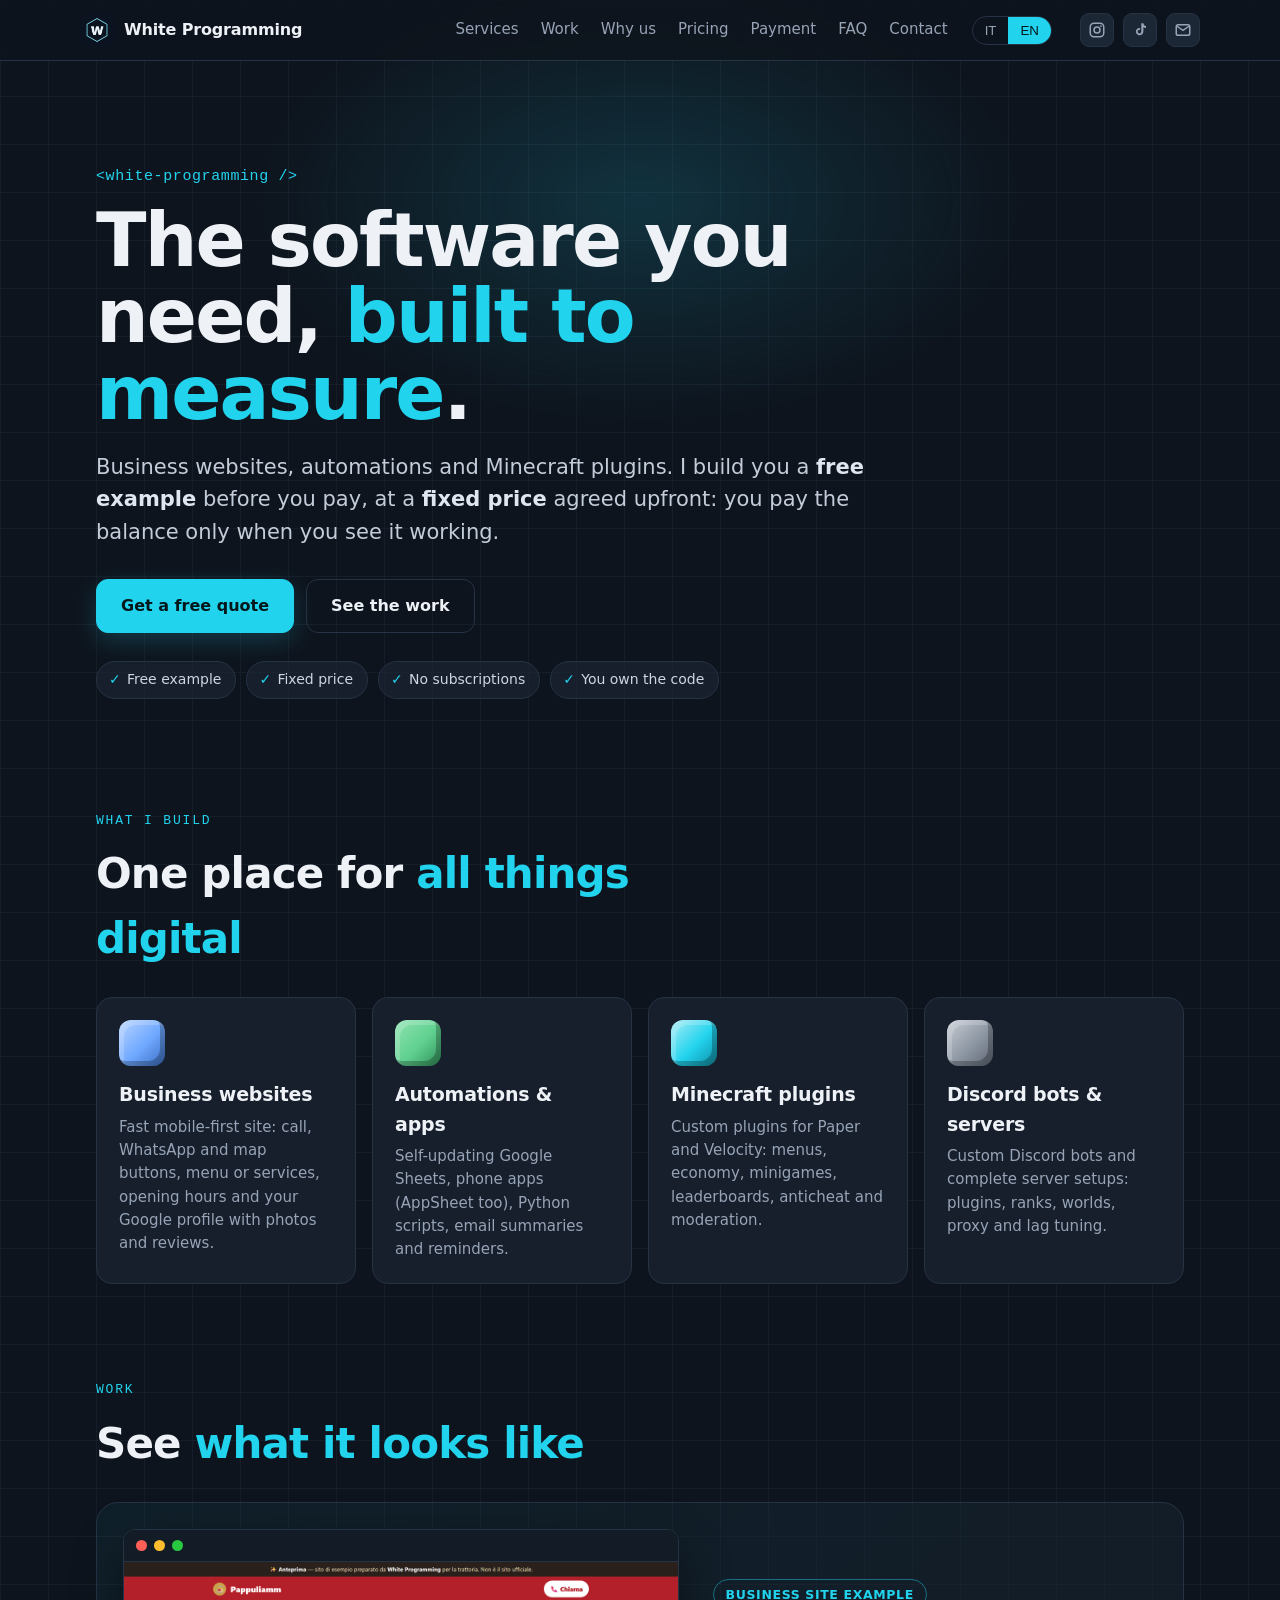
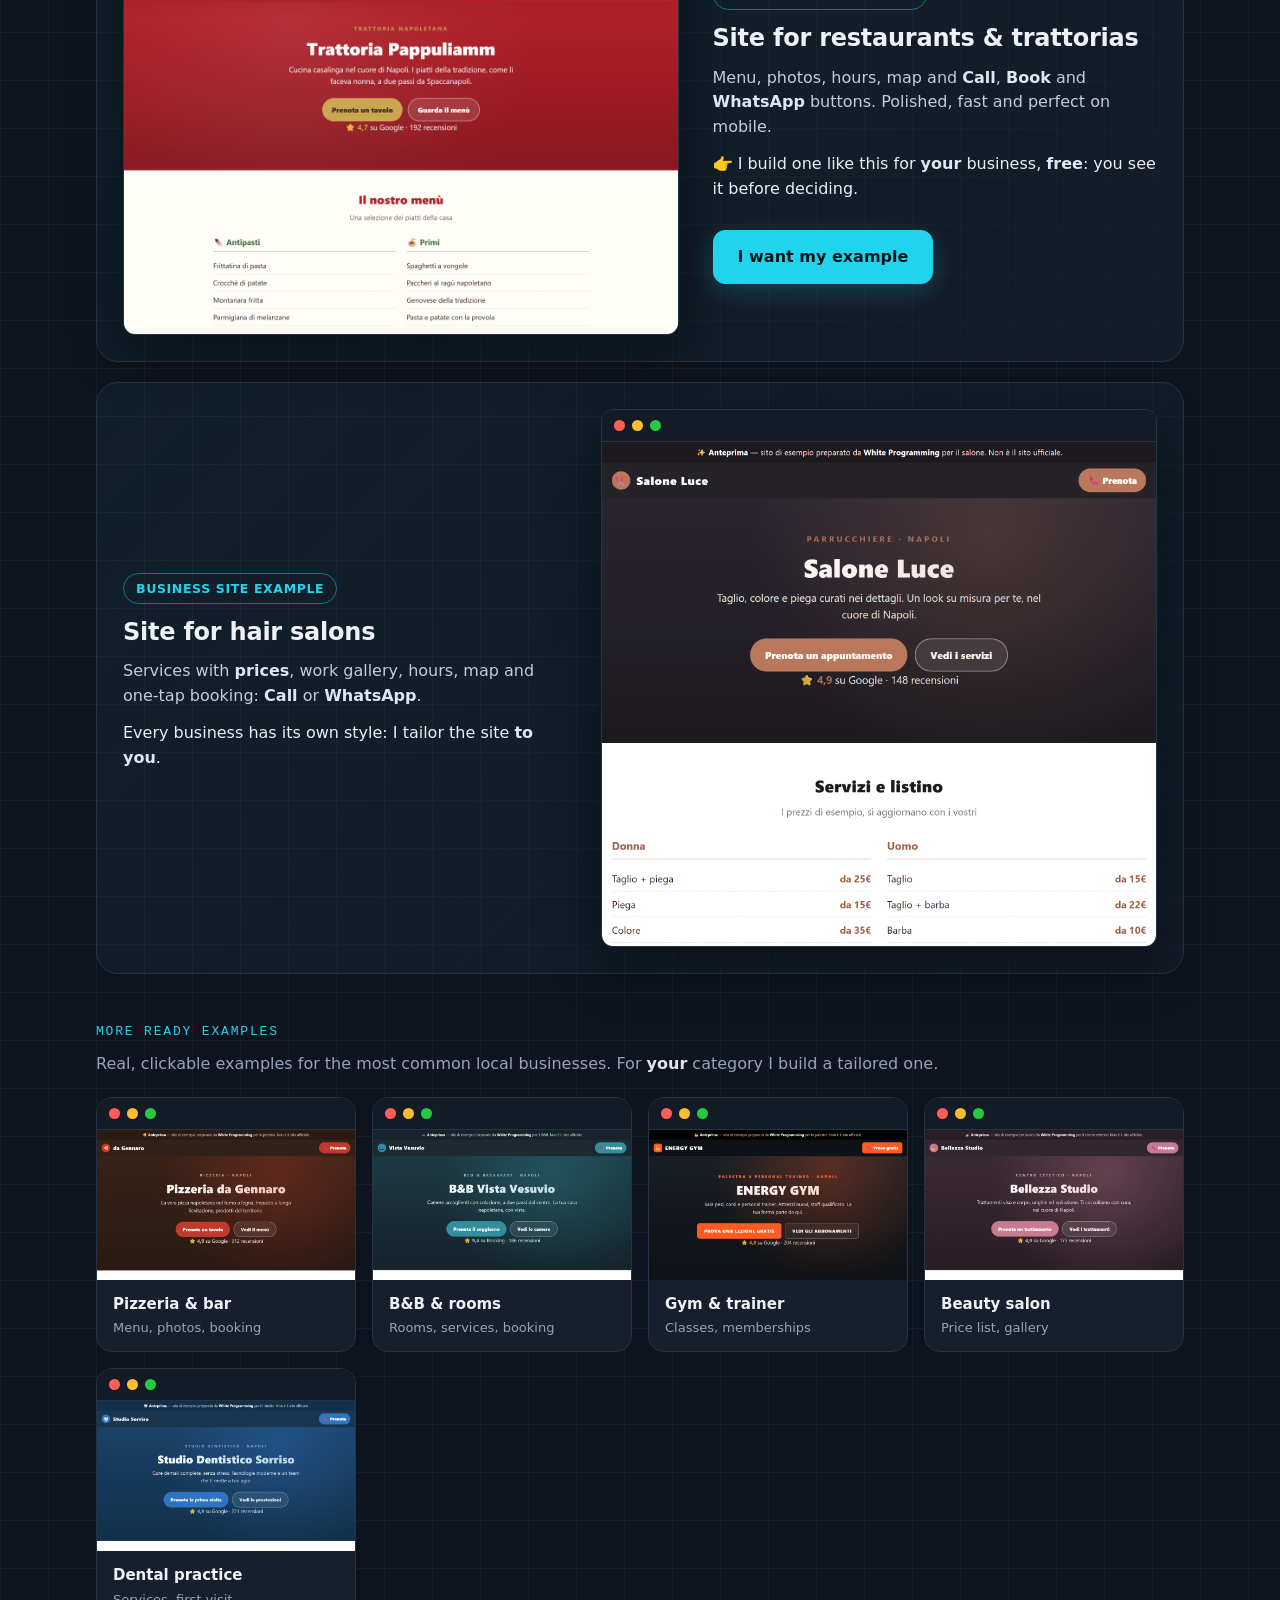
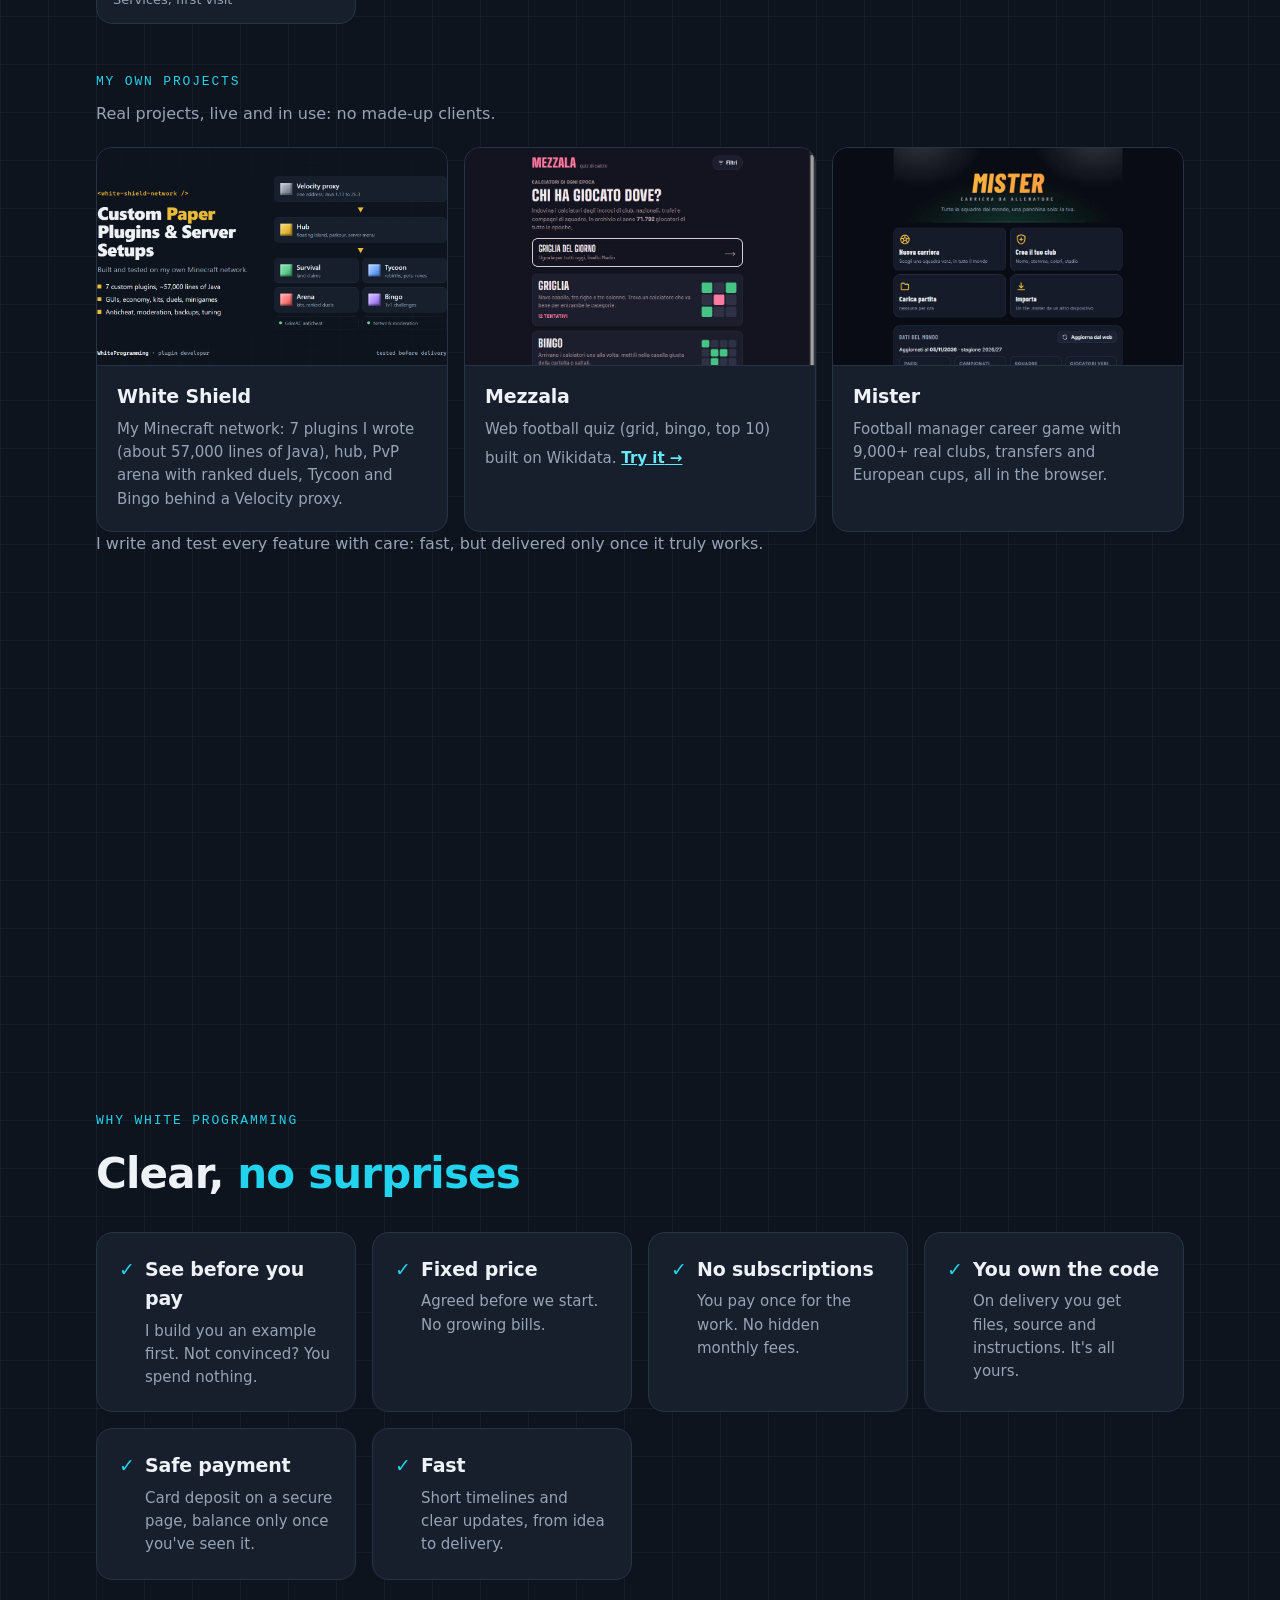
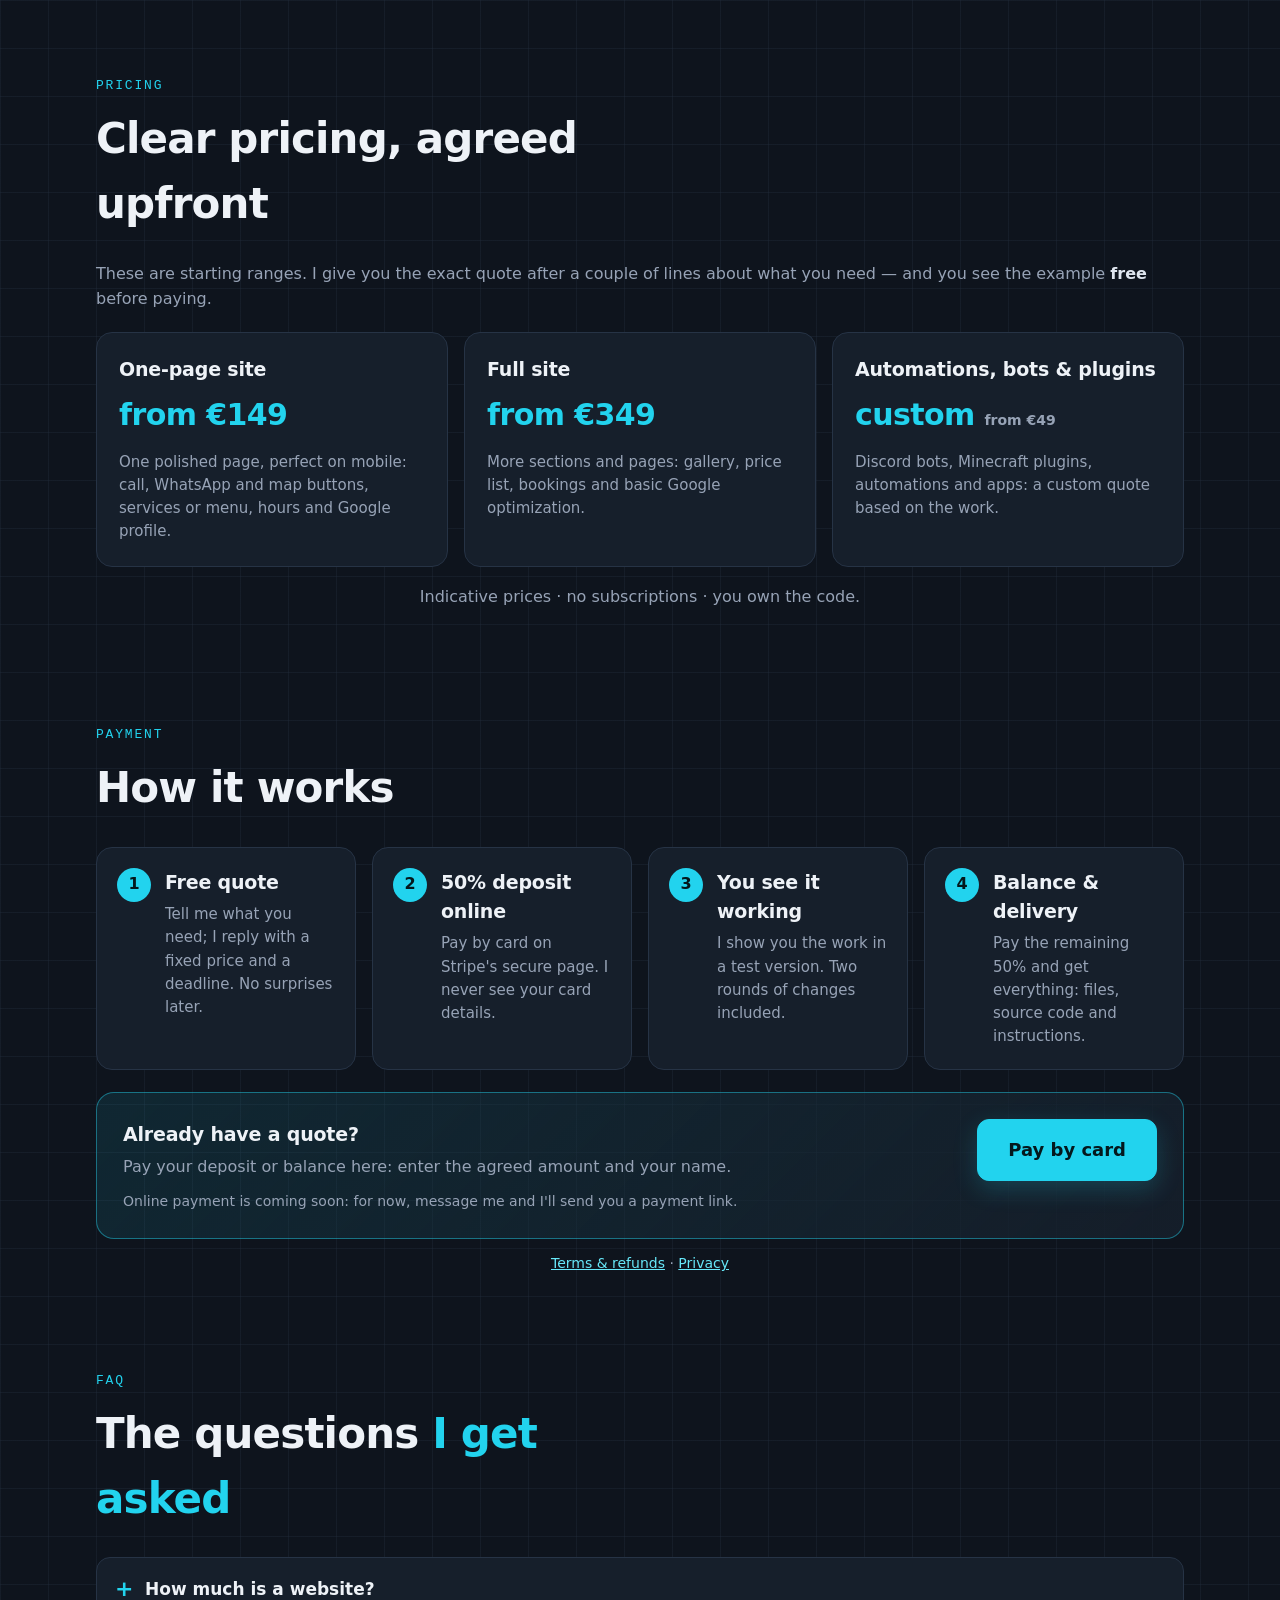
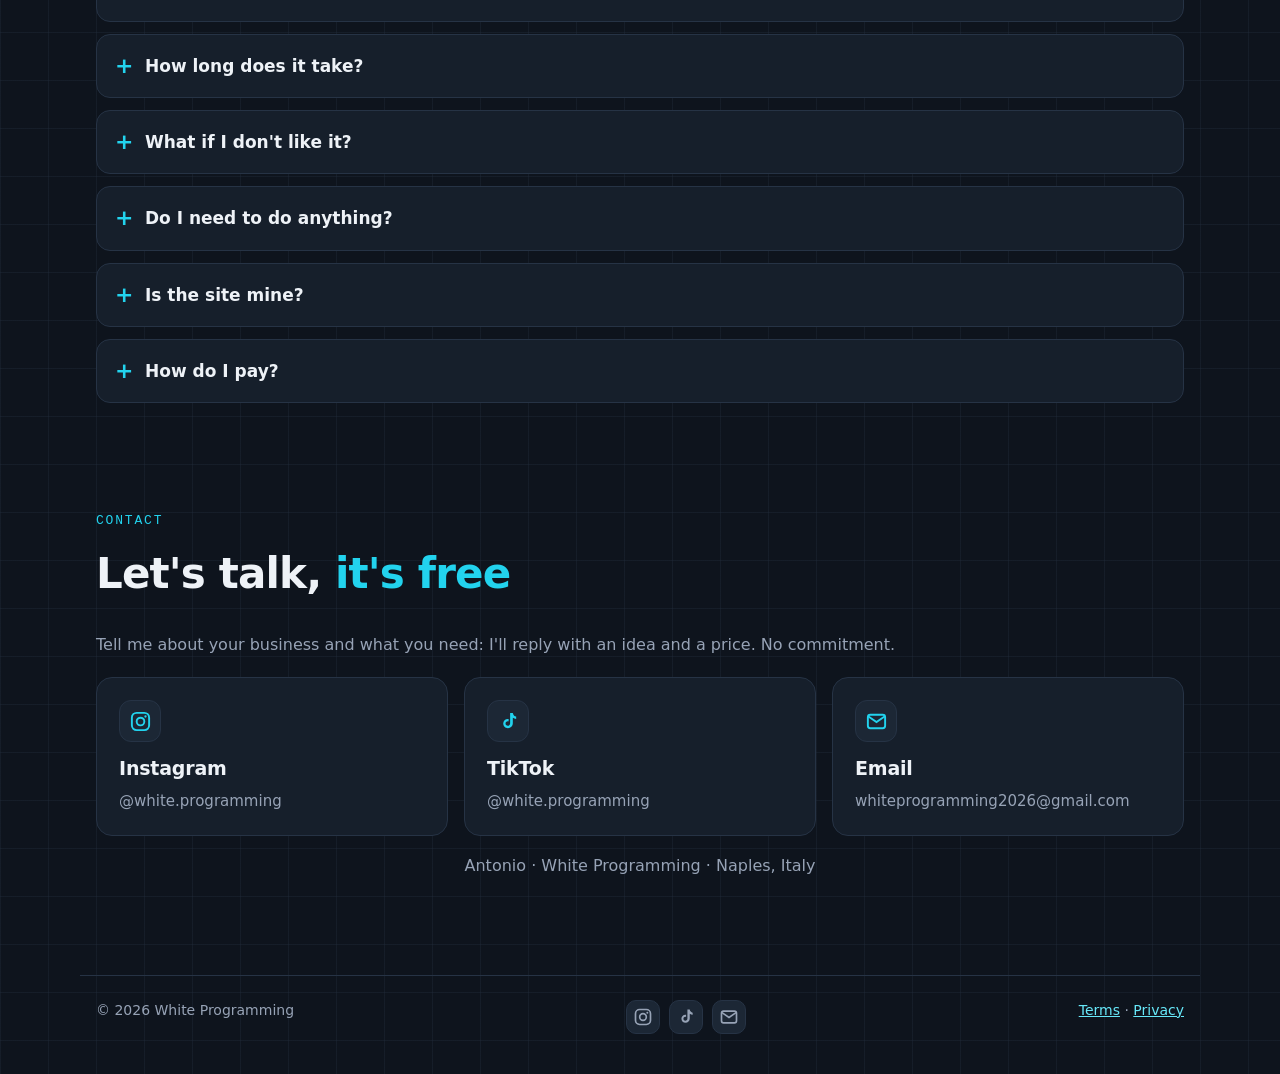
==== commit 416725b9: "Menu social (Instagram, TikTok, Email) in header, contatti e footer" ====
--- a/index.html
+++ b/index.html
@@ -30,6 +30,11 @@
     <a href="#contatti"><span lang="it">Contatti</span><span lang="en">Contact</span></a>
   </nav>
   <div class="langs"><button data-set="it">IT</button><button data-set="en">EN</button></div>
+  <div class="social social-top">
+    <a href="https://www.instagram.com/white.programming/" target="_blank" rel="noopener" aria-label="Instagram"><svg viewBox="0 0 24 24" aria-hidden="true"><rect x="3" y="3" width="18" height="18" rx="5" fill="none" stroke="currentColor" stroke-width="2"/><circle cx="12" cy="12" r="4" fill="none" stroke="currentColor" stroke-width="2"/><circle cx="17.2" cy="6.8" r="1.2" fill="currentColor"/></svg></a>
+    <a href="https://www.tiktok.com/@white.programming" target="_blank" rel="noopener" aria-label="TikTok"><svg viewBox="0 0 24 24" aria-hidden="true"><path fill="currentColor" d="M16.5 3c.35 2 1.6 3.5 3.5 3.8v2.5c-1.3 0-2.5-.4-3.5-1.1v5.7c0 3-2.3 5.1-5.1 5.1-2.7 0-4.9-2.1-4.9-4.9 0-2.7 2.1-4.8 4.8-4.8.3 0 .6 0 .8.1v2.6c-.3-.1-.6-.2-.9-.2-1.3 0-2.3 1-2.3 2.3s1 2.4 2.4 2.4c1.3 0 2.4-1 2.4-2.6V3h2.3z"/></svg></a>
+    <a href="mailto:whiteprogramming2026@gmail.com" aria-label="Email"><svg viewBox="0 0 24 24" aria-hidden="true"><rect x="3" y="5" width="18" height="14" rx="2.5" fill="none" stroke="currentColor" stroke-width="2"/><path d="M4 7l8 5.5L20 7" fill="none" stroke="currentColor" stroke-width="2" stroke-linecap="round"/></svg></a>
+  </div>
 </header>
 
 <main id="top">
@@ -248,16 +253,24 @@
   <h2><span lang="it">Parliamone, <em>è gratis</em></span><span lang="en">Let's talk, <em>it's free</em></span></h2>
   <p class="note"><span lang="it">Dimmi che attività hai e cosa ti serve: ti rispondo con un'idea e un prezzo. Senza impegno.</span><span lang="en">Tell me about your business and what you need: I'll reply with an idea and a price. No commitment.</span></p>
   <div class="grid3 contacts">
-    <a class="card link wa" id="c-whatsapp" href="#contatti" hidden><h3>WhatsApp</h3><p><span lang="it">Scrivimi su WhatsApp</span><span lang="en">Message me on WhatsApp</span></p></a>
-    <a class="card link" href="https://www.instagram.com/white.programming/" target="_blank" rel="noopener"><h3>Instagram</h3><p>@white.programming</p></a>
-    <a class="card link" href="https://www.tiktok.com/@white.programming" target="_blank" rel="noopener"><h3>TikTok</h3><p>@white.programming</p></a>
-    <a class="card link" id="c-email" href="mailto:whiteprogramming2026@gmail.com"><h3>Email</h3><p>whiteprogramming2026@gmail.com</p></a>
+    <a class="card link wa" id="c-whatsapp" href="#contatti" hidden><span class="ic-social"><svg viewBox="0 0 24 24" aria-hidden="true"><path fill="currentColor" d="M12 2a10 10 0 00-8.6 15L2 22l5.1-1.3A10 10 0 1012 2zm0 2a8 8 0 11-4.2 14.8l-.3-.2-2.8.8.8-2.7-.2-.3A8 8 0 0112 4zm4.5 9.9c-.2-.1-1.4-.7-1.6-.8-.2-.1-.4-.1-.5.1l-.7.9c-.1.2-.3.2-.5.1a6.5 6.5 0 01-3.2-2.8c-.1-.2 0-.4.1-.5l.4-.5c.1-.2.1-.3 0-.5l-.7-1.7c-.2-.4-.4-.4-.5-.4h-.5c-.2 0-.5.1-.7.3-.2.2-.8.8-.8 1.9s.9 2.2 1 2.4c.1.1 1.7 2.6 4.1 3.5 1.4.6 2 .6 2.7.5.4-.1 1.4-.6 1.6-1.1.2-.5.2-1 .1-1.1 0 0-.2-.1-.4-.2z"/></svg></span><h3>WhatsApp</h3><p><span lang="it">Scrivimi su WhatsApp</span><span lang="en">Message me on WhatsApp</span></p></a>
+    <a class="card link" href="https://www.instagram.com/white.programming/" target="_blank" rel="noopener"><span class="ic-social"><svg viewBox="0 0 24 24" aria-hidden="true"><rect x="3" y="3" width="18" height="18" rx="5" fill="none" stroke="currentColor" stroke-width="2"/><circle cx="12" cy="12" r="4" fill="none" stroke="currentColor" stroke-width="2"/><circle cx="17.2" cy="6.8" r="1.2" fill="currentColor"/></svg></span><h3>Instagram</h3><p>@white.programming</p></a>
+    <a class="card link" href="https://www.tiktok.com/@white.programming" target="_blank" rel="noopener"><span class="ic-social"><svg viewBox="0 0 24 24" aria-hidden="true"><path fill="currentColor" d="M16.5 3c.35 2 1.6 3.5 3.5 3.8v2.5c-1.3 0-2.5-.4-3.5-1.1v5.7c0 3-2.3 5.1-5.1 5.1-2.7 0-4.9-2.1-4.9-4.9 0-2.7 2.1-4.8 4.8-4.8.3 0 .6 0 .8.1v2.6c-.3-.1-.6-.2-.9-.2-1.3 0-2.3 1-2.3 2.3s1 2.4 2.4 2.4c1.3 0 2.4-1 2.4-2.6V3h2.3z"/></svg></span><h3>TikTok</h3><p>@white.programming</p></a>
+    <a class="card link" id="c-email" href="mailto:whiteprogramming2026@gmail.com"><span class="ic-social"><svg viewBox="0 0 24 24" aria-hidden="true"><rect x="3" y="5" width="18" height="14" rx="2.5" fill="none" stroke="currentColor" stroke-width="2"/><path d="M4 7l8 5.5L20 7" fill="none" stroke="currentColor" stroke-width="2" stroke-linecap="round"/></svg></span><h3>Email</h3><p>whiteprogramming2026@gmail.com</p></a>
   </div>
   <p class="note center"><span lang="it">Antonio · White Programming · Napoli, Italia</span><span lang="en">Antonio · White Programming · Naples, Italy</span></p>
 </section>
 </main>
 
-<footer><span>© 2026 White Programming</span><span><a href="termini.html"><span lang="it">Termini</span><span lang="en">Terms</span></a> · <a href="privacy.html">Privacy</a></span></footer>
+<footer>
+  <span>© 2026 White Programming</span>
+  <div class="social">
+    <a href="https://www.instagram.com/white.programming/" target="_blank" rel="noopener" aria-label="Instagram"><svg viewBox="0 0 24 24" aria-hidden="true"><rect x="3" y="3" width="18" height="18" rx="5" fill="none" stroke="currentColor" stroke-width="2"/><circle cx="12" cy="12" r="4" fill="none" stroke="currentColor" stroke-width="2"/><circle cx="17.2" cy="6.8" r="1.2" fill="currentColor"/></svg></a>
+    <a href="https://www.tiktok.com/@white.programming" target="_blank" rel="noopener" aria-label="TikTok"><svg viewBox="0 0 24 24" aria-hidden="true"><path fill="currentColor" d="M16.5 3c.35 2 1.6 3.5 3.5 3.8v2.5c-1.3 0-2.5-.4-3.5-1.1v5.7c0 3-2.3 5.1-5.1 5.1-2.7 0-4.9-2.1-4.9-4.9 0-2.7 2.1-4.8 4.8-4.8.3 0 .6 0 .8.1v2.6c-.3-.1-.6-.2-.9-.2-1.3 0-2.3 1-2.3 2.3s1 2.4 2.4 2.4c1.3 0 2.4-1 2.4-2.6V3h2.3z"/></svg></a>
+    <a href="mailto:whiteprogramming2026@gmail.com" aria-label="Email"><svg viewBox="0 0 24 24" aria-hidden="true"><rect x="3" y="5" width="18" height="14" rx="2.5" fill="none" stroke="currentColor" stroke-width="2"/><path d="M4 7l8 5.5L20 7" fill="none" stroke="currentColor" stroke-width="2" stroke-linecap="round"/></svg></a>
+  </div>
+  <span><a href="termini.html"><span lang="it">Termini</span><span lang="en">Terms</span></a> · <a href="privacy.html">Privacy</a></span>
+</footer>
 
 <script src="lingua.js"></script>
 <script>
--- a/stile.css
+++ b/stile.css
@@ -172,3 +172,22 @@
 .ex-cap { display:flex; flex-direction:column; gap:2px; padding:13px 16px; }
 .ex-cap b { color:var(--ink); font-size:15px; }
 .ex-cap small { color:var(--muted); font-size:13px; }
+
+/* ---------- menu social ---------- */
+.social { display:flex; gap:9px; align-items:center; }
+.social a { display:inline-flex; align-items:center; justify-content:center; width:38px; height:38px; border-radius:10px;
+  border:1px solid var(--line); color:var(--muted); background:var(--panel2);
+  transition:color .15s, border-color .15s, transform .12s, background .15s; }
+.social a:hover { color:var(--gold); border-color:var(--gold); background:var(--panel); transform:translateY(-2px); }
+.social a svg { width:20px; height:20px; display:block; }
+.social-top { margin-left:4px; }
+.social-top a { width:34px; height:34px; border-radius:9px; }
+.social-top a svg { width:18px; height:18px; }
+@media (max-width: 980px) { .social-top { display:none; } }
+footer .social a { width:34px; height:34px; }
+/* icone nelle card contatti */
+.contacts .ic-social { display:inline-flex; align-items:center; justify-content:center; width:42px; height:42px; border-radius:12px;
+  background:var(--panel2); border:1px solid var(--line); color:var(--gold); margin-bottom:12px; transition:border-color .15s; }
+.contacts .ic-social svg { width:23px; height:23px; display:block; }
+.contacts .card.link:hover .ic-social { border-color:var(--gold); }
+.contacts .wa .ic-social { color:var(--green); }
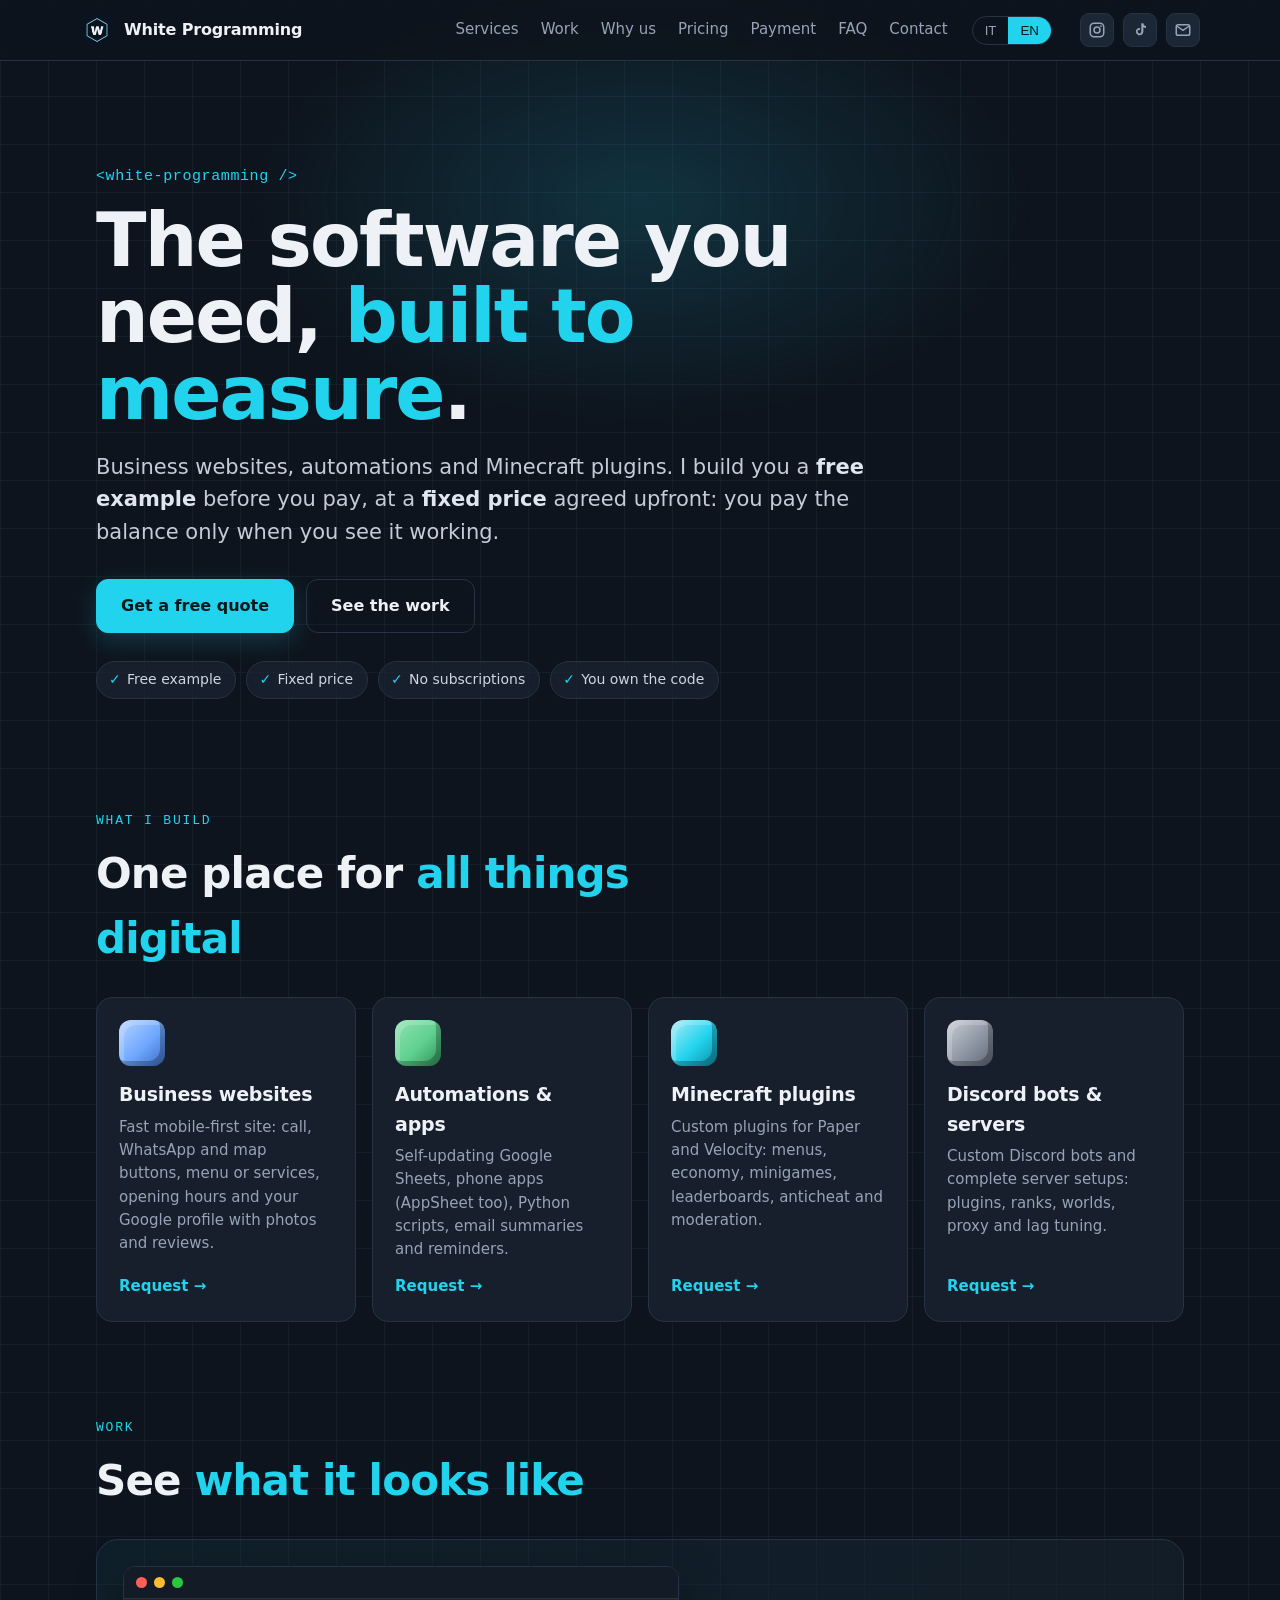
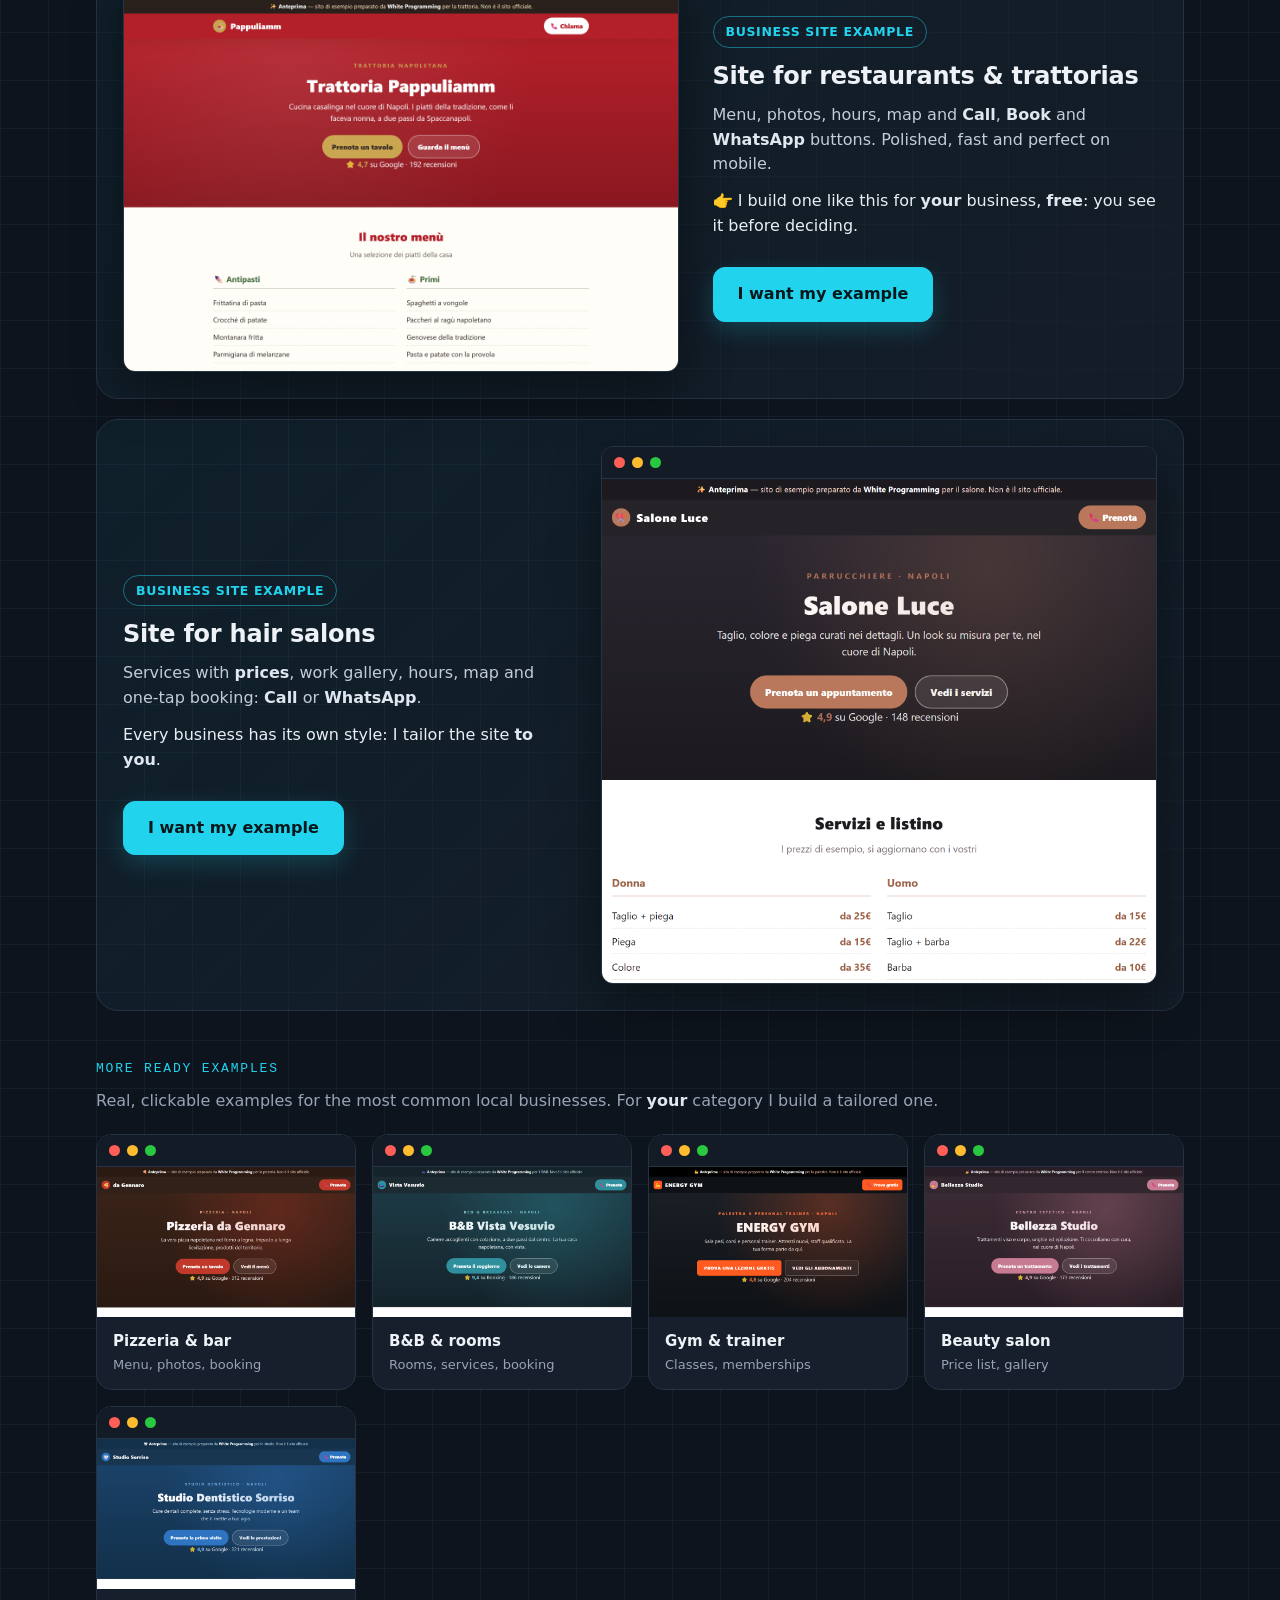
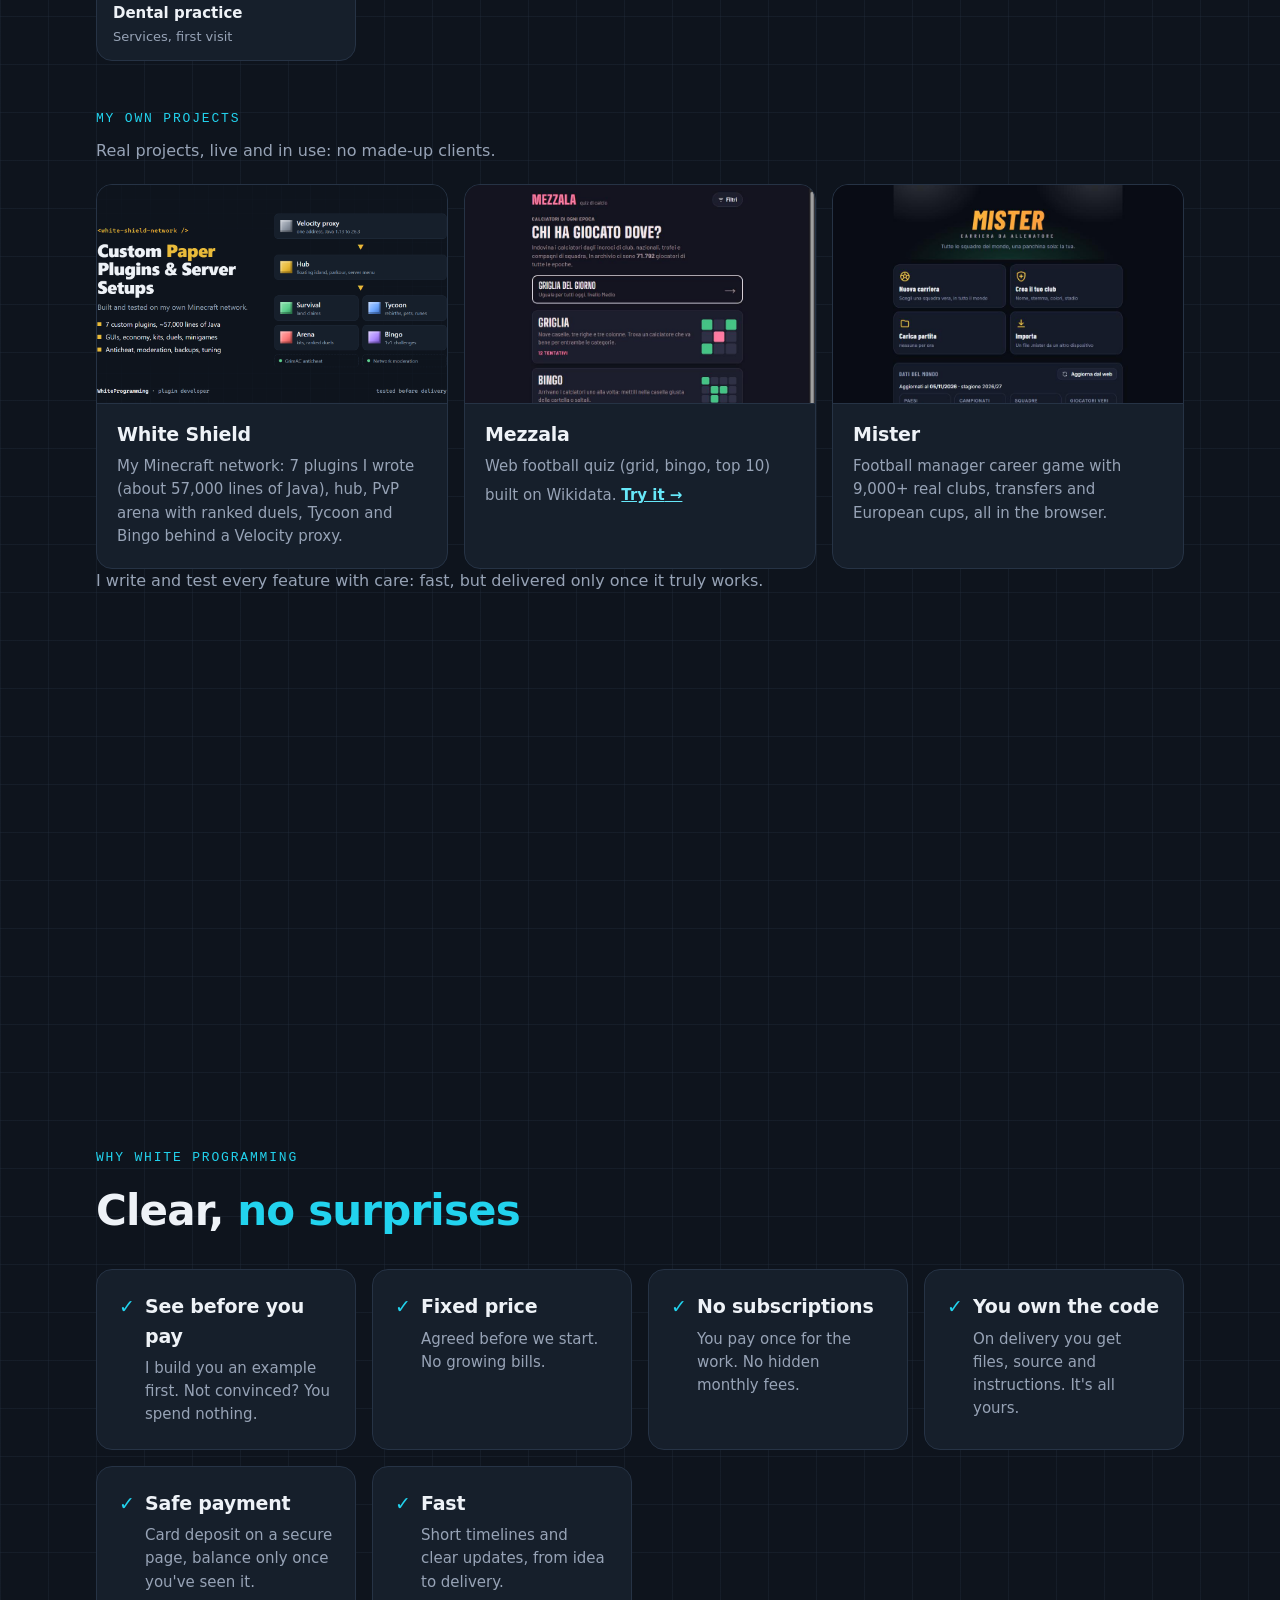
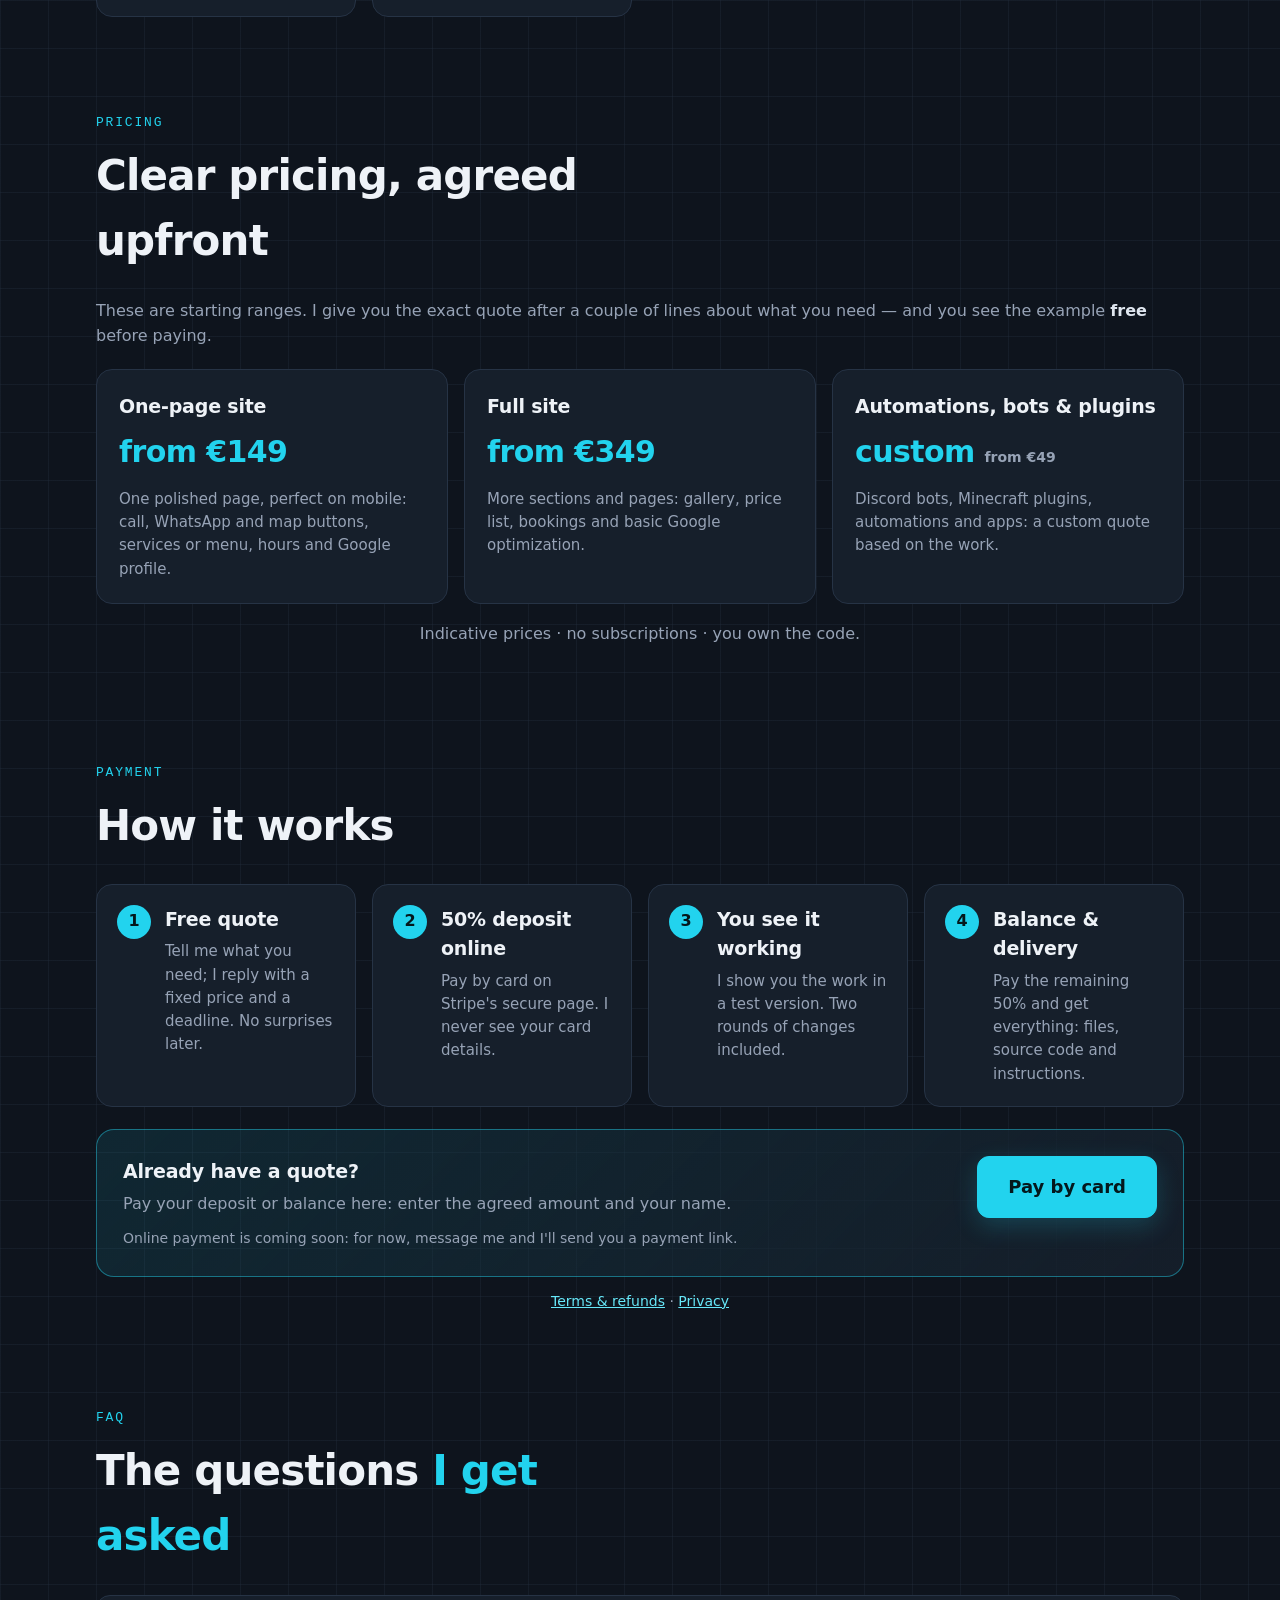
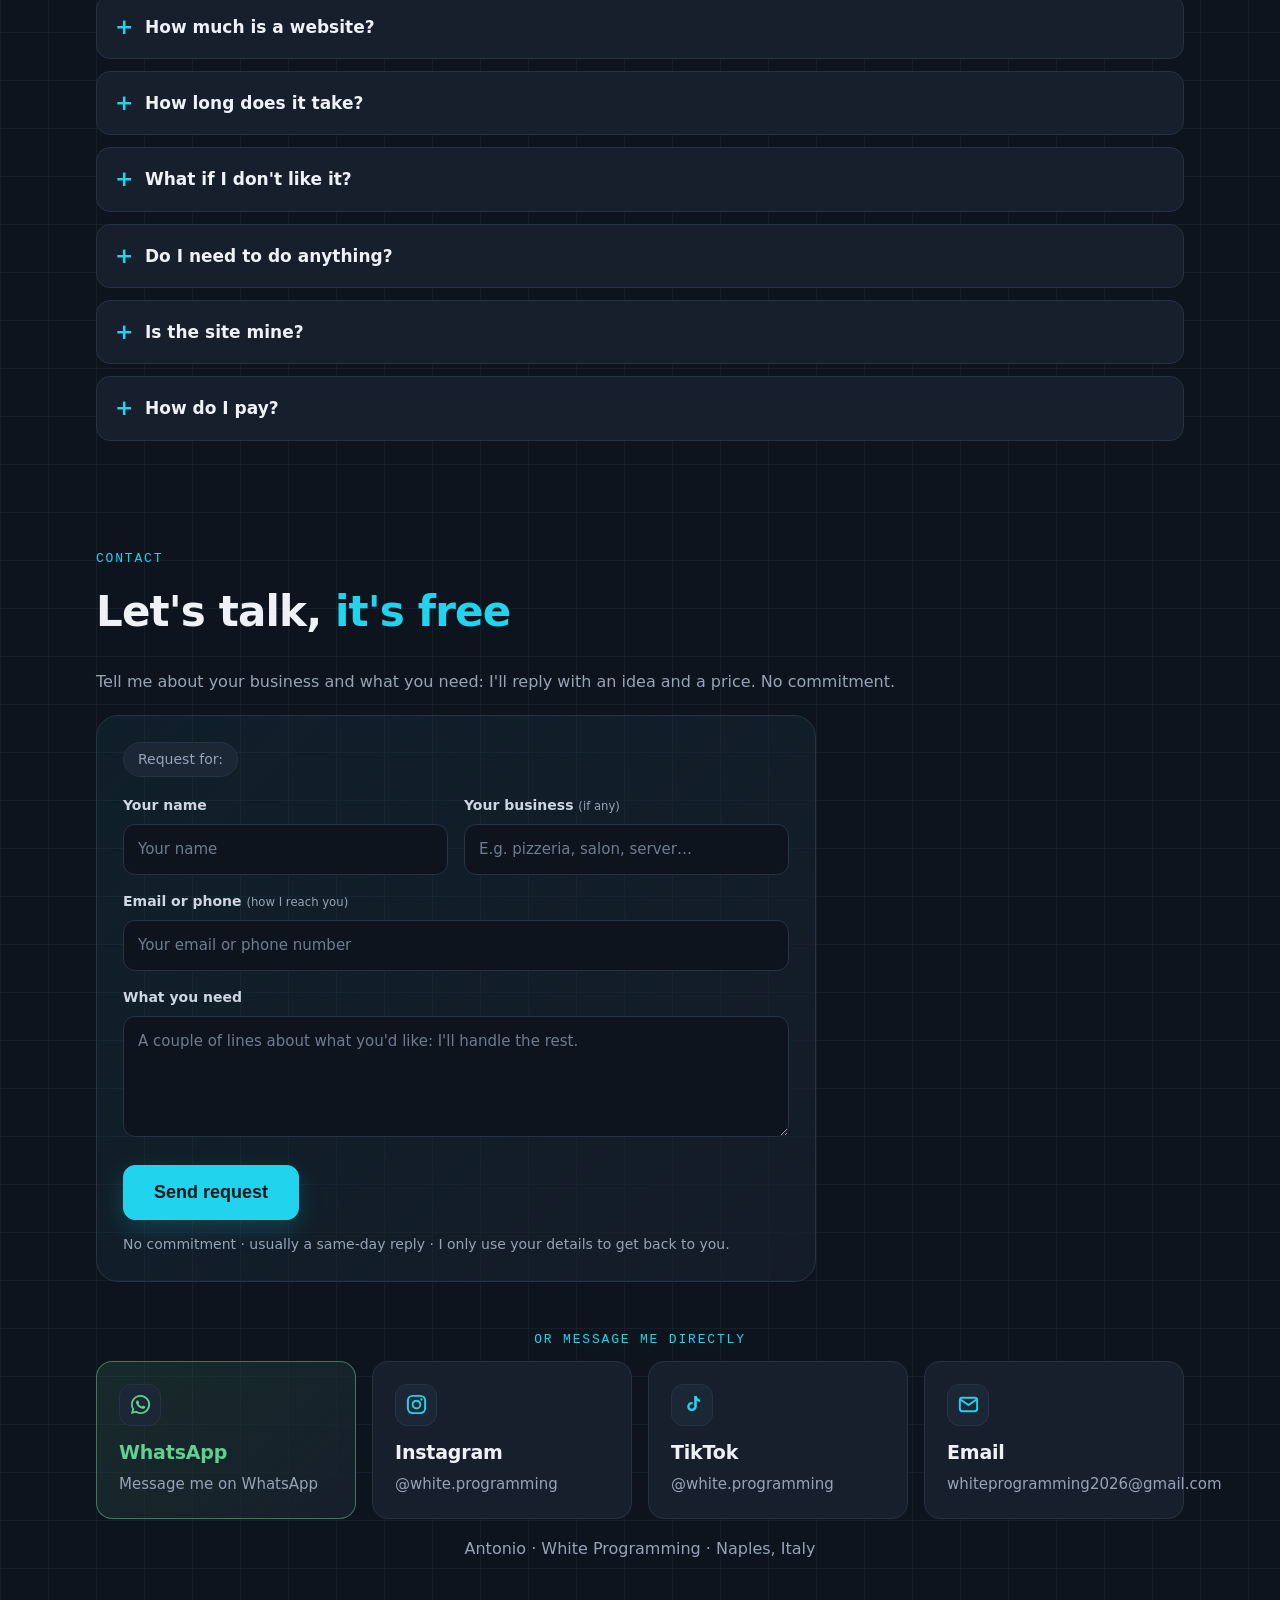
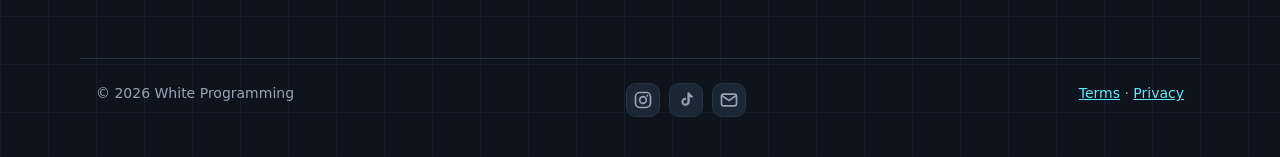
==== commit 902112fe: "Modulo richieste sul sito + pulsanti Richiedi sui servizi" ====
--- a/index.html
+++ b/index.html
@@ -51,7 +51,7 @@
     <span lang="en">Business websites, automations and Minecraft plugins. I build you a <b>free example</b> before you pay, at a <b>fixed price</b> agreed upfront: you pay the balance only when you see it working.</span>
   </p>
   <div class="cta">
-    <a class="btn gold" id="cta-preventivo" href="#contatti"><span lang="it">Chiedi un preventivo gratis</span><span lang="en">Get a free quote</span></a>
+    <a class="btn gold" id="cta-preventivo" href="#richiesta"><span lang="it">Chiedi un preventivo gratis</span><span lang="en">Get a free quote</span></a>
     <a class="btn ghost" href="#lavori"><span lang="it">Guarda gli esempi</span><span lang="en">See the work</span></a>
   </div>
   <ul class="badges">
@@ -68,16 +68,20 @@
   <div class="grid4">
     <article class="card"><div class="ic b"></div>
       <h3><span lang="it">Siti per attività</span><span lang="en">Business websites</span></h3>
-      <p><span lang="it">Sito veloce pensato per il telefono: tasti per chiamare, WhatsApp e mappa, menù o servizi, orari e la scheda Google con foto e recensioni.</span><span lang="en">Fast mobile-first site: call, WhatsApp and map buttons, menu or services, opening hours and your Google profile with photos and reviews.</span></p></article>
+      <p><span lang="it">Sito veloce pensato per il telefono: tasti per chiamare, WhatsApp e mappa, menù o servizi, orari e la scheda Google con foto e recensioni.</span><span lang="en">Fast mobile-first site: call, WhatsApp and map buttons, menu or services, opening hours and your Google profile with photos and reviews.</span></p>
+      <a class="card-cta" href="#richiesta" data-richiesta="Sito per la mia attività"><span lang="it">Richiedi →</span><span lang="en">Request →</span></a></article>
     <article class="card"><div class="ic g"></div>
       <h3><span lang="it">Automazioni &amp; app</span><span lang="en">Automations &amp; apps</span></h3>
-      <p><span lang="it">Fogli Google che si aggiornano da soli, app per il telefono (anche AppSheet), script Python, riepiloghi e promemoria via email.</span><span lang="en">Self-updating Google Sheets, phone apps (AppSheet too), Python scripts, email summaries and reminders.</span></p></article>
+      <p><span lang="it">Fogli Google che si aggiornano da soli, app per il telefono (anche AppSheet), script Python, riepiloghi e promemoria via email.</span><span lang="en">Self-updating Google Sheets, phone apps (AppSheet too), Python scripts, email summaries and reminders.</span></p>
+      <a class="card-cta" href="#richiesta" data-richiesta="Un'automazione o un'app"><span lang="it">Richiedi →</span><span lang="en">Request →</span></a></article>
     <article class="card"><div class="ic y"></div>
       <h3><span lang="it">Plugin Minecraft</span><span lang="en">Minecraft plugins</span></h3>
-      <p><span lang="it">Plugin su misura per Paper e Velocity: menu, economia, minigiochi, classifiche, anticheat e moderazione.</span><span lang="en">Custom plugins for Paper and Velocity: menus, economy, minigames, leaderboards, anticheat and moderation.</span></p></article>
+      <p><span lang="it">Plugin su misura per Paper e Velocity: menu, economia, minigiochi, classifiche, anticheat e moderazione.</span><span lang="en">Custom plugins for Paper and Velocity: menus, economy, minigames, leaderboards, anticheat and moderation.</span></p>
+      <a class="card-cta" href="#richiesta" data-richiesta="Un plugin Minecraft"><span lang="it">Richiedi →</span><span lang="en">Request →</span></a></article>
     <article class="card"><div class="ic s"></div>
       <h3><span lang="it">Bot Discord &amp; server</span><span lang="en">Discord bots &amp; servers</span></h3>
-      <p><span lang="it">Bot Discord su misura e setup di server completi: plugin, permessi, mondi, proxy e ottimizzazione del lag.</span><span lang="en">Custom Discord bots and complete server setups: plugins, ranks, worlds, proxy and lag tuning.</span></p></article>
+      <p><span lang="it">Bot Discord su misura e setup di server completi: plugin, permessi, mondi, proxy e ottimizzazione del lag.</span><span lang="en">Custom Discord bots and complete server setups: plugins, ranks, worlds, proxy and lag tuning.</span></p>
+      <a class="card-cta" href="#richiesta" data-richiesta="Un bot Discord o un server"><span lang="it">Richiedi →</span><span lang="en">Request →</span></a></article>
   </div>
 </section>
 
@@ -95,7 +99,7 @@
       <h3><span lang="it">Sito per ristoranti e trattorie</span><span lang="en">Site for restaurants &amp; trattorias</span></h3>
       <p><span lang="it">Menù, foto, orari, mappa e i tasti <b>Chiama</b>, <b>Prenota</b> e <b>WhatsApp</b>. Tutto curato, veloce e perfetto sul telefono.</span><span lang="en">Menu, photos, hours, map and <b>Call</b>, <b>Book</b> and <b>WhatsApp</b> buttons. Polished, fast and perfect on mobile.</span></p>
       <p class="hl"><span lang="it">👉 Preparo un esempio così per la <b>tua</b> attività, <b>gratis</b>: lo vedi prima di decidere.</span><span lang="en">👉 I build one like this for <b>your</b> business, <b>free</b>: you see it before deciding.</span></p>
-      <a class="btn gold" href="#contatti"><span lang="it">Voglio il mio esempio</span><span lang="en">I want my example</span></a>
+      <a class="btn gold" href="#richiesta" data-richiesta="Un sito per la mia attività (come l'esempio ristorante)"><span lang="it">Voglio il mio esempio</span><span lang="en">I want my example</span></a>
     </div>
   </article>
 
@@ -109,6 +113,7 @@
       <h3><span lang="it">Sito per parrucchieri e saloni</span><span lang="en">Site for hair salons</span></h3>
       <p><span lang="it">Servizi con <b>listino</b>, galleria dei lavori, orari, mappa e la prenotazione con un tasto: <b>Chiama</b> o <b>WhatsApp</b>.</span><span lang="en">Services with <b>prices</b>, work gallery, hours, map and one-tap booking: <b>Call</b> or <b>WhatsApp</b>.</span></p>
       <p class="hl"><span lang="it">Ogni attività ha il suo stile: il sito lo cucio <b>su di te</b>.</span><span lang="en">Every business has its own style: I tailor the site <b>to you</b>.</span></p>
+      <a class="btn gold" href="#richiesta" data-richiesta="Un sito per parrucchiere / salone"><span lang="it">Voglio il mio esempio</span><span lang="en">I want my example</span></a>
     </div>
   </article>
 
@@ -252,6 +257,38 @@
   <p class="eyebrow"><span lang="it">Contatti</span><span lang="en">Contact</span></p>
   <h2><span lang="it">Parliamone, <em>è gratis</em></span><span lang="en">Let's talk, <em>it's free</em></span></h2>
   <p class="note"><span lang="it">Dimmi che attività hai e cosa ti serve: ti rispondo con un'idea e un prezzo. Senza impegno.</span><span lang="en">Tell me about your business and what you need: I'll reply with an idea and a price. No commitment.</span></p>
+
+  <form id="richiesta" class="richiesta" action="https://formsubmit.co/whiteprogramming2026@gmail.com" method="POST">
+    <input type="hidden" name="_subject" value="Nuova richiesta dal sito White Programming">
+    <input type="hidden" name="_captcha" value="false">
+    <input type="hidden" name="_template" value="table">
+    <input type="hidden" name="_next" value="https://pcantonio180-beep.github.io/grazie.html">
+    <input type="text" name="_honey" tabindex="-1" autocomplete="off" aria-hidden="true" style="position:absolute;left:-9999px">
+    <input type="hidden" id="f-servizio" name="Servizio" value="">
+    <p id="richiesta-tag" class="req-tag" hidden><span lang="it">Richiesta per:</span><span lang="en">Request for:</span> <b></b></p>
+    <div class="f-row">
+      <label class="f-field">
+        <span lang="it">Il tuo nome</span><span lang="en">Your name</span>
+        <input type="text" name="Nome" required autocomplete="name" data-ph-it="Come ti chiami" data-ph-en="Your name">
+      </label>
+      <label class="f-field">
+        <span lang="it">La tua attività <small>(se ce l'hai)</small></span><span lang="en">Your business <small>(if any)</small></span>
+        <input type="text" name="Attività" autocomplete="organization" data-ph-it="Es. pizzeria, parrucchiere, server…" data-ph-en="E.g. pizzeria, salon, server…">
+      </label>
+    </div>
+    <label class="f-field">
+      <span lang="it">Email o telefono <small>(come ti ricontatto)</small></span><span lang="en">Email or phone <small>(how I reach you)</small></span>
+      <input type="text" name="Contatto" required data-ph-it="La tua email o il tuo numero" data-ph-en="Your email or phone number">
+    </label>
+    <label class="f-field">
+      <span lang="it">Cosa ti serve</span><span lang="en">What you need</span>
+      <textarea name="Messaggio" rows="4" required data-ph-it="Scrivi due righe su cosa vorresti: ci penso io al resto." data-ph-en="A couple of lines about what you'd like: I'll handle the rest."></textarea>
+    </label>
+    <button class="btn gold big" type="submit"><span lang="it">Invia la richiesta</span><span lang="en">Send request</span></button>
+    <p class="small req-note"><span lang="it">Nessun impegno · ti rispondo di solito in giornata · i tuoi dati li uso solo per ricontattarti.</span><span lang="en">No commitment · usually a same-day reply · I only use your details to get back to you.</span></p>
+  </form>
+
+  <p class="eyebrow mt center"><span lang="it">Oppure scrivimi direttamente</span><span lang="en">Or message me directly</span></p>
   <div class="grid3 contacts">
     <a class="card link wa" id="c-whatsapp" href="#contatti" hidden><span class="ic-social"><svg viewBox="0 0 24 24" aria-hidden="true"><path fill="currentColor" d="M12 2a10 10 0 00-8.6 15L2 22l5.1-1.3A10 10 0 1012 2zm0 2a8 8 0 11-4.2 14.8l-.3-.2-2.8.8.8-2.7-.2-.3A8 8 0 0112 4zm4.5 9.9c-.2-.1-1.4-.7-1.6-.8-.2-.1-.4-.1-.5.1l-.7.9c-.1.2-.3.2-.5.1a6.5 6.5 0 01-3.2-2.8c-.1-.2 0-.4.1-.5l.4-.5c.1-.2.1-.3 0-.5l-.7-1.7c-.2-.4-.4-.4-.5-.4h-.5c-.2 0-.5.1-.7.3-.2.2-.8.8-.8 1.9s.9 2.2 1 2.4c.1.1 1.7 2.6 4.1 3.5 1.4.6 2 .6 2.7.5.4-.1 1.4-.6 1.6-1.1.2-.5.2-1 .1-1.1 0 0-.2-.1-.4-.2z"/></svg></span><h3>WhatsApp</h3><p><span lang="it">Scrivimi su WhatsApp</span><span lang="en">Message me on WhatsApp</span></p></a>
     <a class="card link" href="https://www.instagram.com/white.programming/" target="_blank" rel="noopener"><span class="ic-social"><svg viewBox="0 0 24 24" aria-hidden="true"><rect x="3" y="3" width="18" height="18" rx="5" fill="none" stroke="currentColor" stroke-width="2"/><circle cx="12" cy="12" r="4" fill="none" stroke="currentColor" stroke-width="2"/><circle cx="17.2" cy="6.8" r="1.2" fill="currentColor"/></svg></span><h3>Instagram</h3><p>@white.programming</p></a>
@@ -302,6 +339,28 @@
     entries.forEach(e => { if (e.isIntersecting) { e.target.classList.add("in"); io.unobserve(e.target); } });
   }, { threshold: 0.12 });
   document.querySelectorAll(".reveal").forEach(el => io.observe(el));
+
+  // Modulo richiesta: i pulsanti "Richiedi" riempiono il servizio scelto
+  const servInput = document.getElementById("f-servizio");
+  const servTag = document.getElementById("richiesta-tag");
+  document.querySelectorAll("[data-richiesta]").forEach(a => {
+    a.addEventListener("click", () => {
+      const v = a.getAttribute("data-richiesta");
+      if (servInput) servInput.value = v;
+      if (servTag) { servTag.querySelector("b").textContent = v; servTag.hidden = false; }
+      const msg = document.querySelector('#richiesta [name="Messaggio"]');
+      if (msg) setTimeout(() => msg.focus({ preventScroll: true }), 450);
+    });
+  });
+  // Placeholder bilingue: seguono la lingua scelta
+  function setPlaceholders() {
+    const en = document.documentElement.dataset.l === "en";
+    document.querySelectorAll("#richiesta [data-ph-it]").forEach(el => {
+      el.placeholder = en ? el.getAttribute("data-ph-en") : el.getAttribute("data-ph-it");
+    });
+  }
+  setPlaceholders();
+  document.querySelectorAll(".langs button").forEach(b => b.addEventListener("click", () => setTimeout(setPlaceholders, 0)));
 })();
 </script>
 </body>
--- a/stile.css
+++ b/stile.css
@@ -191,3 +191,28 @@
 .contacts .ic-social svg { width:23px; height:23px; display:block; }
 .contacts .card.link:hover .ic-social { border-color:var(--gold); }
 .contacts .wa .ic-social { color:var(--green); }
+
+/* ---------- pulsante "Richiedi" nelle card servizi ---------- */
+.card { display:flex; flex-direction:column; }
+.card-cta { margin-top:auto; padding-top:14px; color:var(--gold); font-weight:700; font-size:15px; text-decoration:none;
+  align-self:flex-start; transition:color .15s, transform .12s; }
+.card-cta:hover { color:var(--gold2); transform:translateX(2px); }
+
+/* ---------- modulo richiesta ---------- */
+.richiesta { background:linear-gradient(135deg, rgba(34,211,238,.06), rgba(22,31,43,.7));
+  border:1px solid var(--line); border-radius:22px; padding:26px; margin:6px 0 10px; max-width:720px; }
+.richiesta .f-row { display:grid; grid-template-columns:1fr 1fr; gap:16px; }
+.f-field { display:block; margin-bottom:16px; }
+.f-field > span { display:block; font-size:14px; font-weight:600; color:#cdd6e2; margin-bottom:7px; }
+.f-field > span small { font-weight:500; color:var(--muted); }
+.richiesta input, .richiesta textarea { width:100%; background:var(--bg); color:var(--ink); border:1px solid var(--line);
+  border-radius:12px; padding:13px 14px; font:inherit; font-size:15px; transition:border-color .15s, box-shadow .15s; }
+.richiesta input::placeholder, .richiesta textarea::placeholder { color:#6f7c8f; }
+.richiesta input:focus, .richiesta textarea:focus { outline:none; border-color:var(--gold); box-shadow:0 0 0 3px rgba(34,211,238,.15); }
+.richiesta textarea { resize:vertical; min-height:110px; }
+.richiesta .btn { margin-top:4px; cursor:pointer; border:1px solid var(--gold); }
+.req-tag { display:inline-block; font-size:14px; color:var(--muted); background:var(--panel2); border:1px solid var(--line);
+  border-radius:999px; padding:6px 14px; margin:0 0 18px; }
+.req-tag b { color:var(--gold); }
+.req-note { margin-top:14px; }
+@media (max-width: 560px) { .richiesta { padding:20px; } .richiesta .f-row { grid-template-columns:1fr; } }
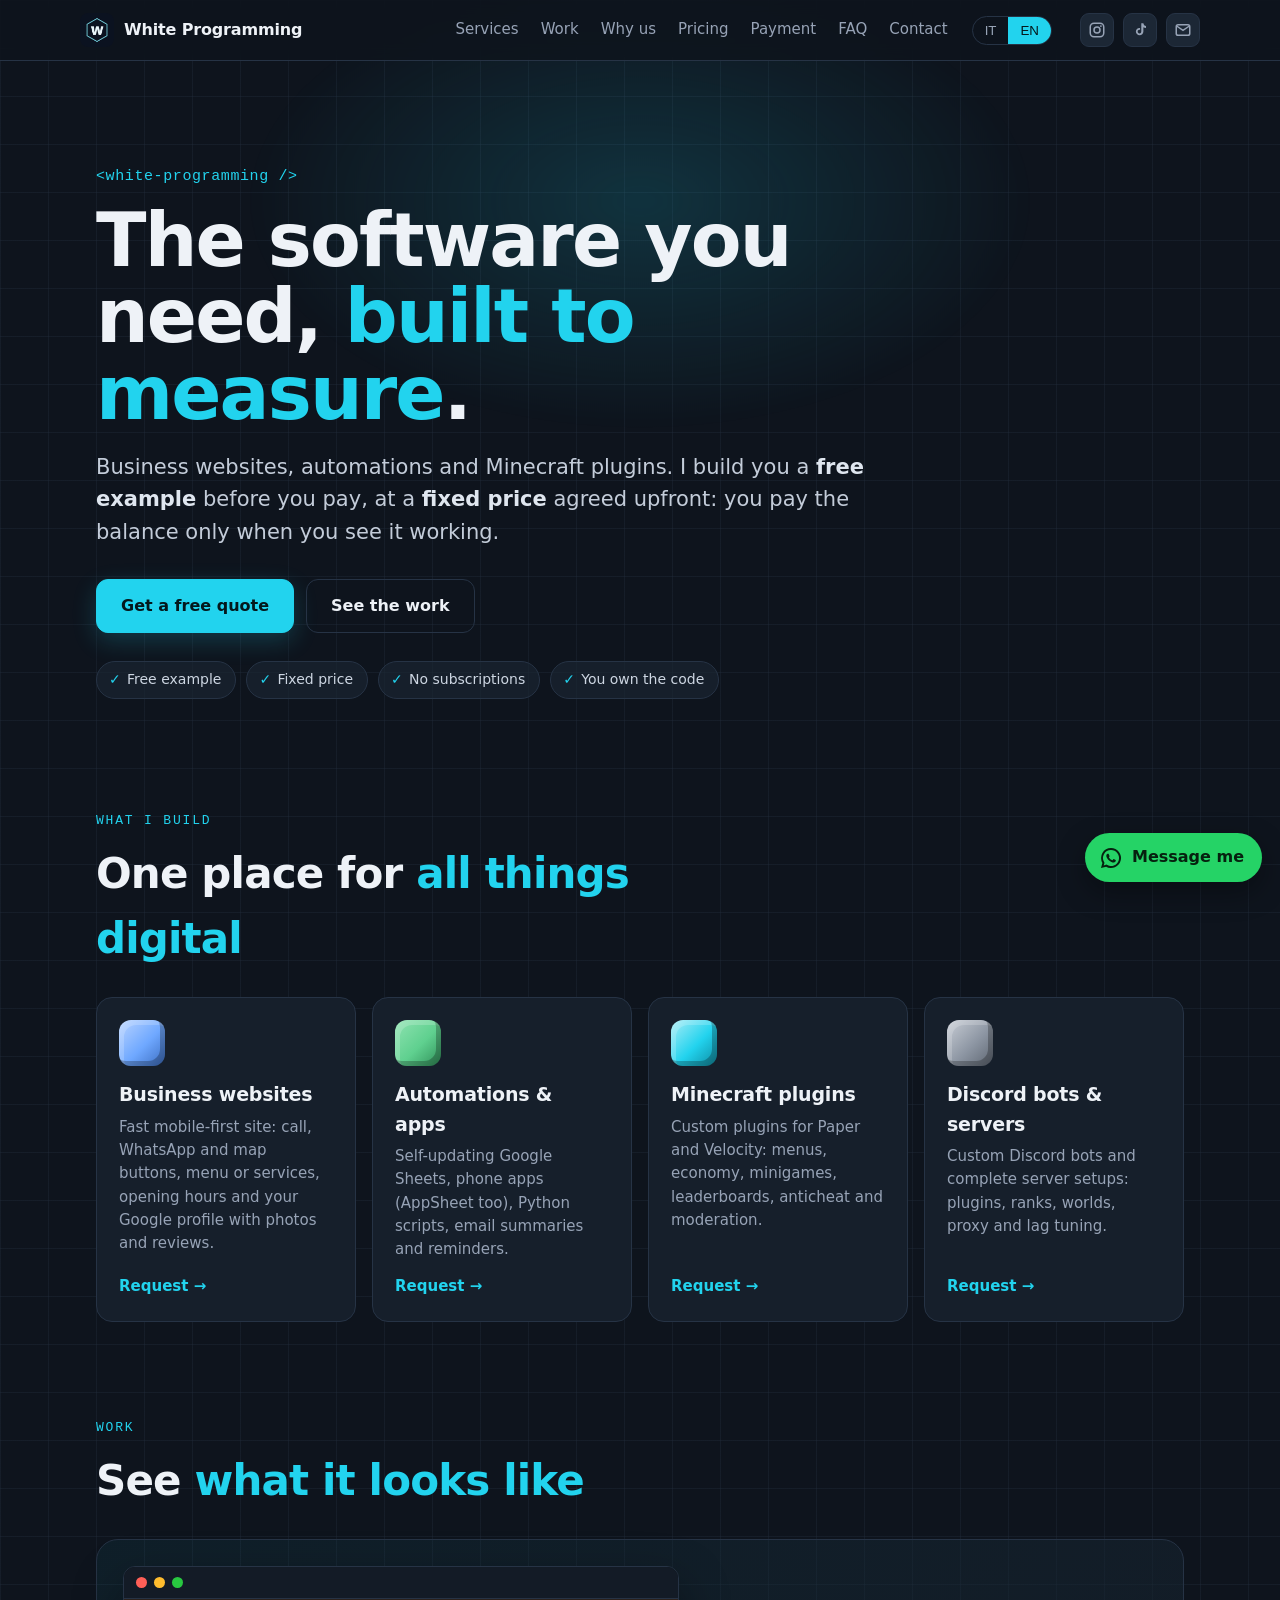
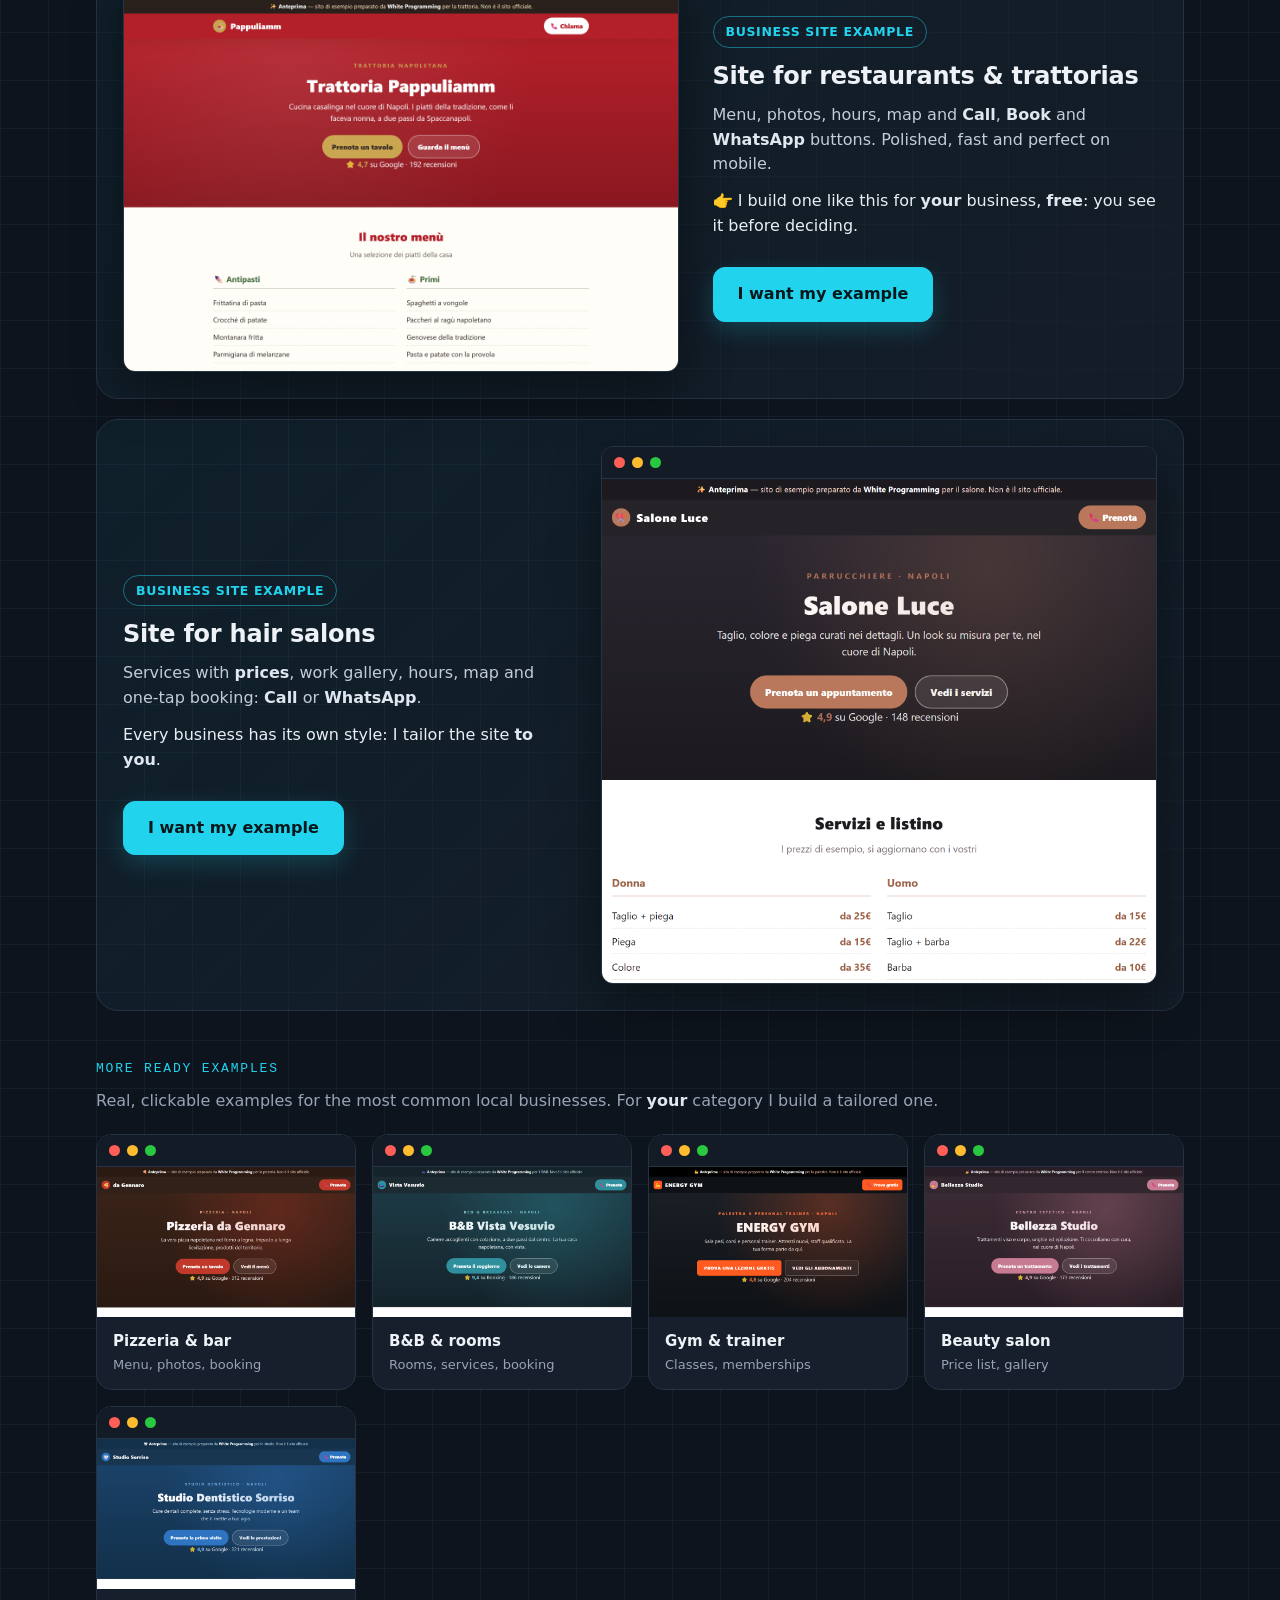
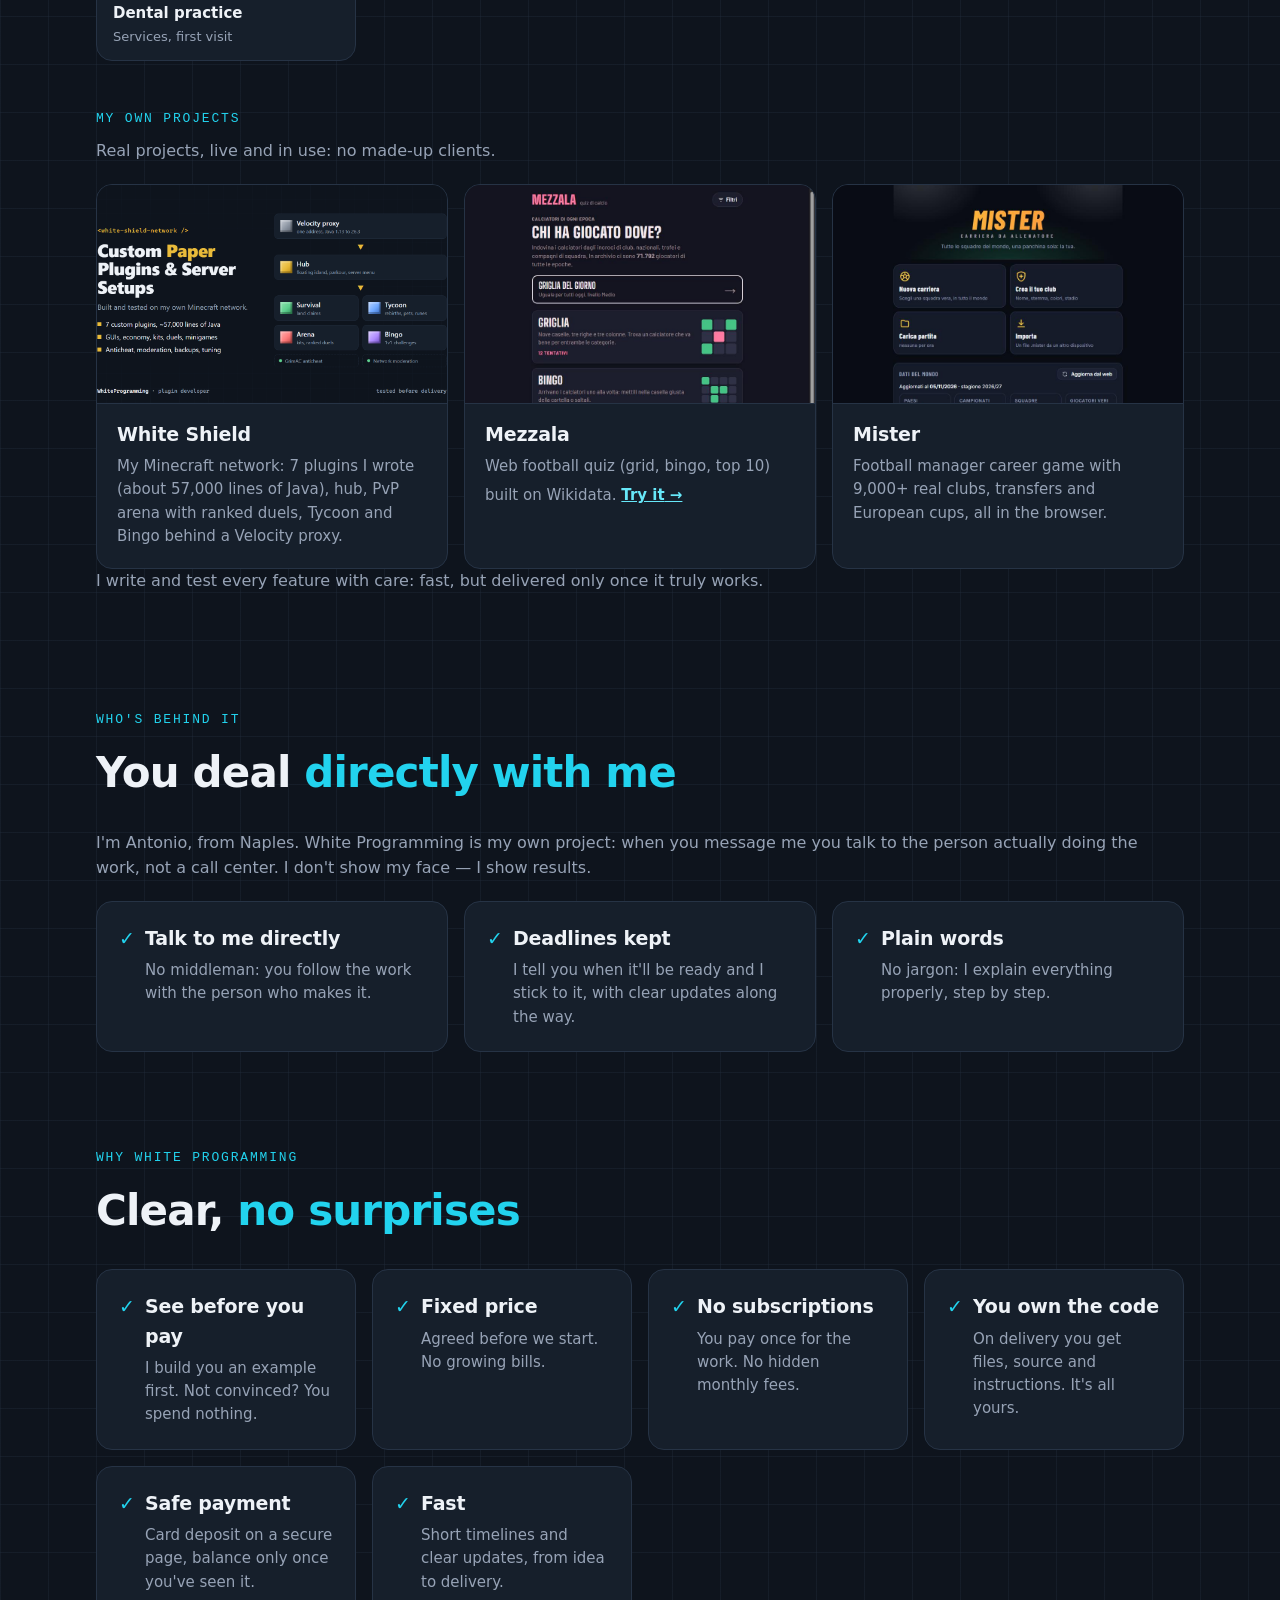
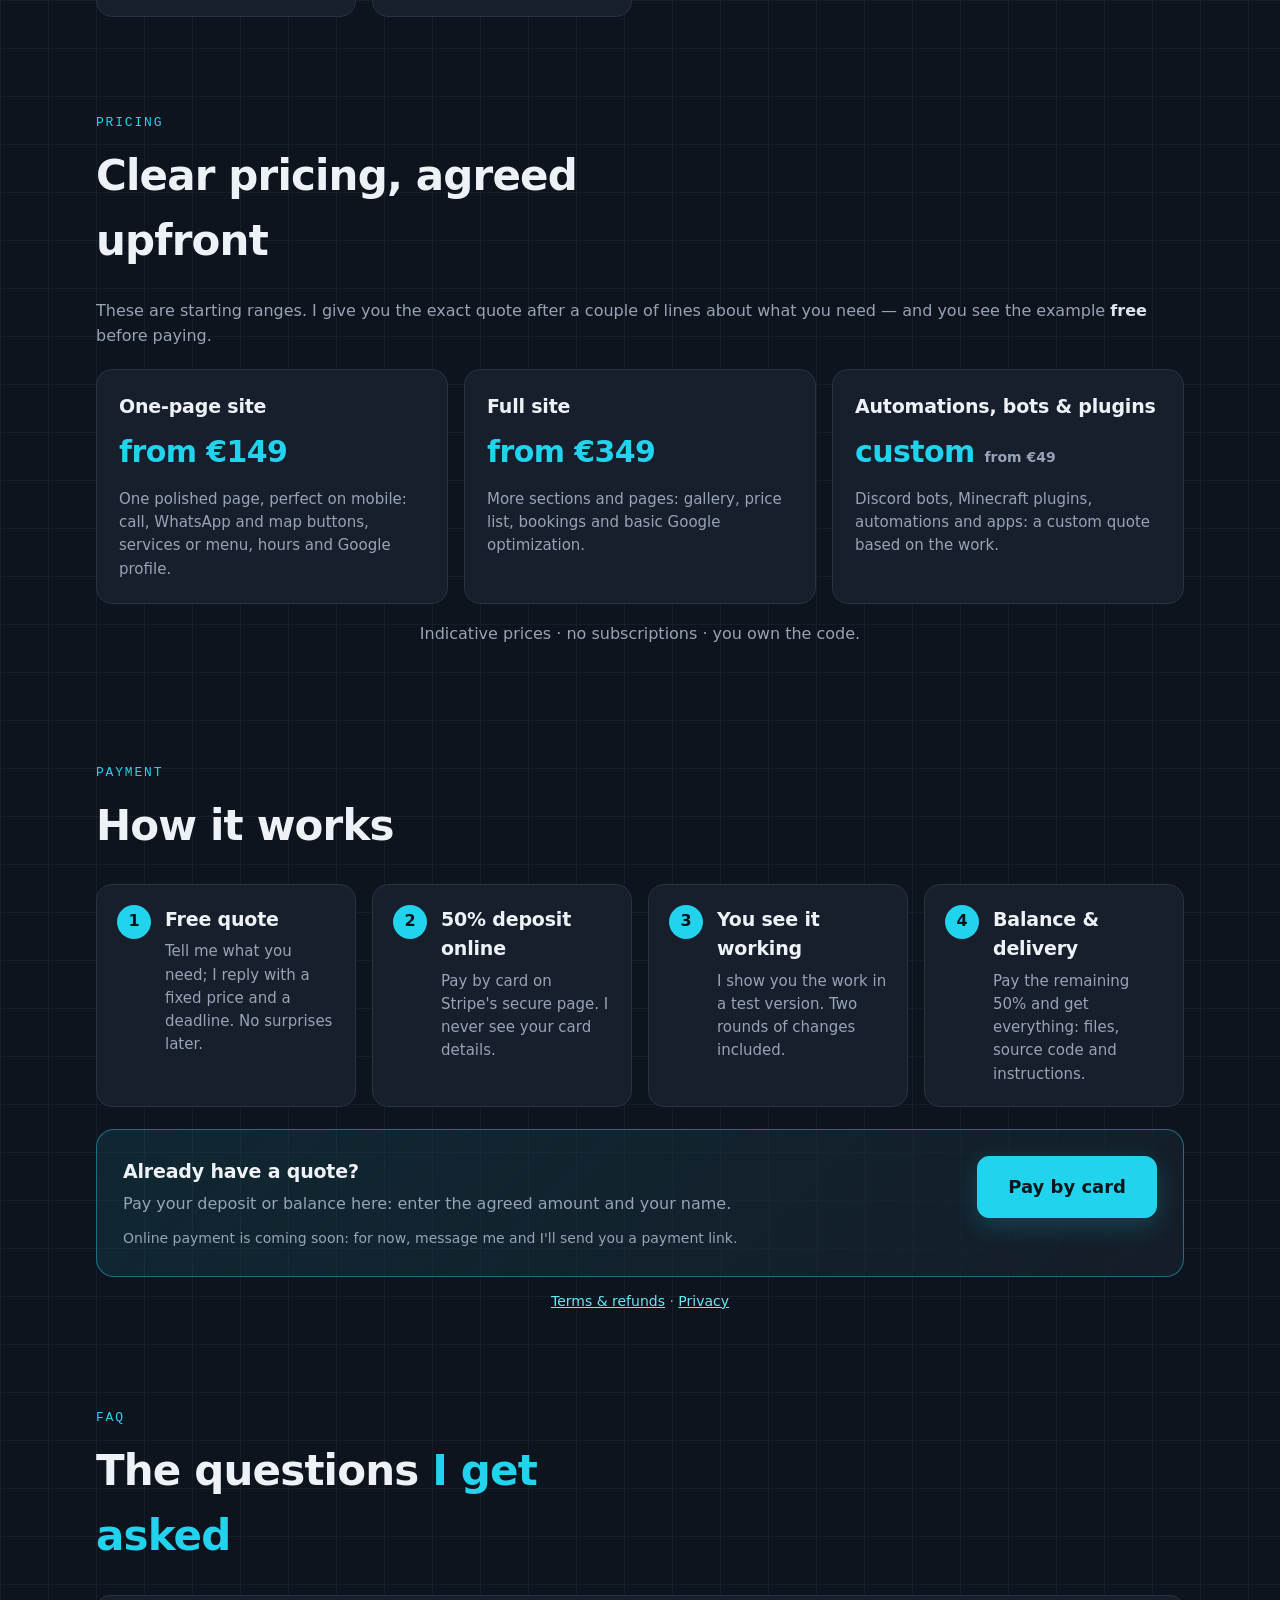
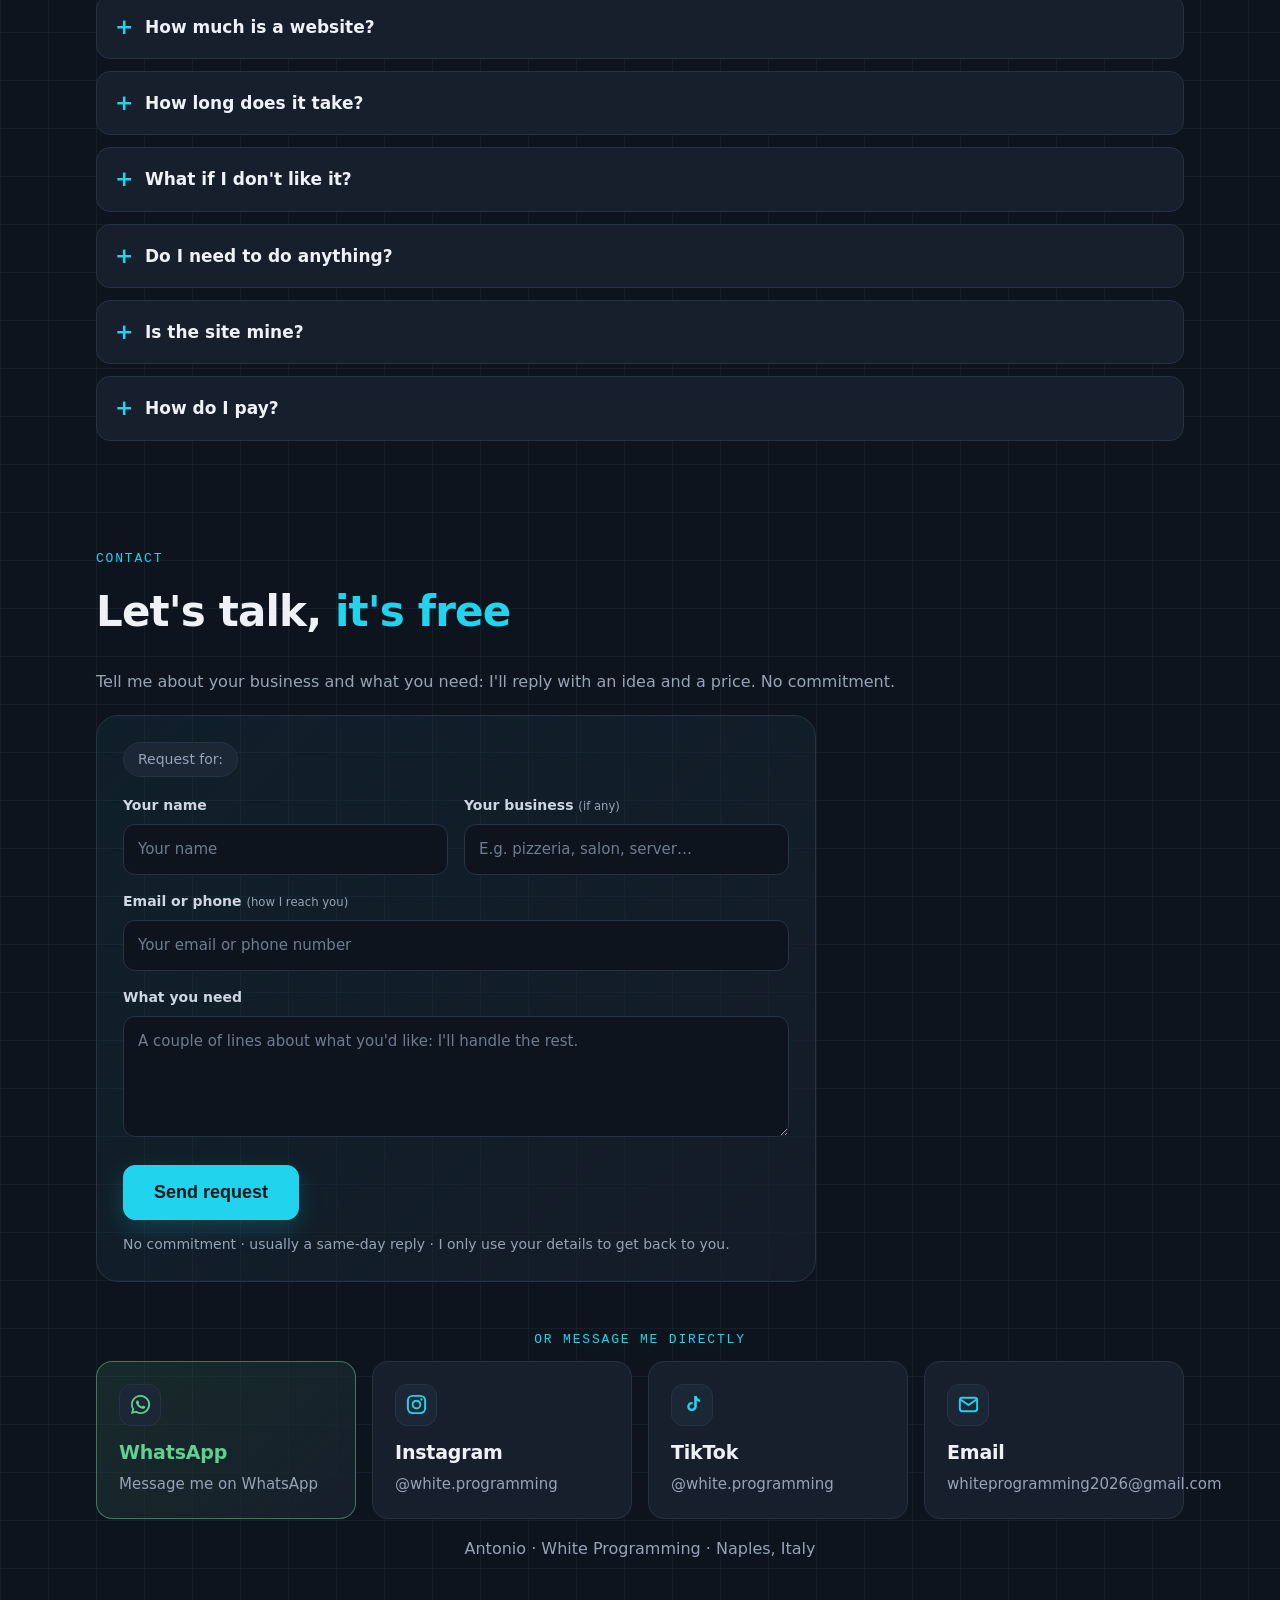
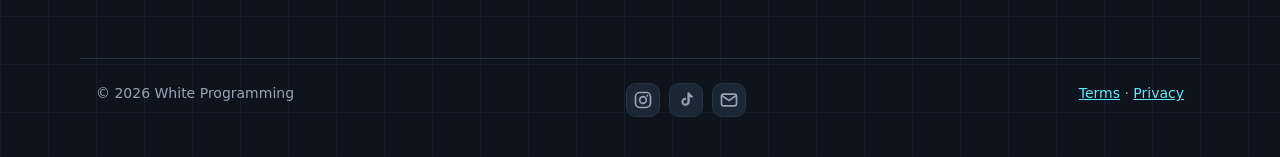
==== commit 30c8b34d: "Tasto WhatsApp sul sito (card contatti, pulsante in alto e tasto fisso)" ====
--- a/index.html
+++ b/index.html
@@ -309,12 +309,17 @@
   <span><a href="termini.html"><span lang="it">Termini</span><span lang="en">Terms</span></a> · <a href="privacy.html">Privacy</a></span>
 </footer>
 
+<a id="wa-float" class="wa-float" href="#contatti" target="_blank" rel="noopener" hidden aria-label="Scrivimi su WhatsApp">
+  <svg viewBox="0 0 24 24" aria-hidden="true"><path fill="currentColor" d="M12 2a10 10 0 00-8.6 15L2 22l5.1-1.3A10 10 0 1012 2zm0 2a8 8 0 11-4.2 14.8l-.3-.2-2.8.8.8-2.7-.2-.3A8 8 0 0112 4zm4.5 9.9c-.2-.1-1.4-.7-1.6-.8-.2-.1-.4-.1-.5.1l-.7.9c-.1.2-.3.2-.5.1a6.5 6.5 0 01-3.2-2.8c-.1-.2 0-.4.1-.5l.4-.5c.1-.2.1-.3 0-.5l-.7-1.7c-.2-.4-.4-.4-.5-.4h-.5c-.2 0-.5.1-.7.3-.2.2-.8.8-.8 1.9s.9 2.2 1 2.4c.1.1 1.7 2.6 4.1 3.5 1.4.6 2 .6 2.7.5.4-.1 1.4-.6 1.6-1.1.2-.5.2-1 .1-1.1 0 0-.2-.1-.4-.2z"/></svg>
+  <span lang="it">Scrivimi</span><span lang="en">Message me</span>
+</a>
+
 <script src="lingua.js"></script>
 <script>
 /* === CONFIGURAZIONE — cambia solo questi due valori quando li hai === */
 // Il tuo numero WhatsApp in formato internazionale senza + né spazi (es. "393401234567").
 // Lascialo vuoto finché non hai la SIM: il tasto WhatsApp resta nascosto.
-const WHATSAPP = "";
+const WHATSAPP = "393500915386"; // WhatsApp Business, numero Kena (+39 350 091 5386)
 // Link di pagamento Stripe (Payment Link). Finché è vuoto il tasto porta ai contatti.
 const STRIPE_LINK = "";
 
@@ -327,6 +332,8 @@
     card.href = url; card.target = "_blank"; card.rel = "noopener"; card.hidden = false;
     const cta = document.getElementById("cta-preventivo");
     cta.href = url; cta.target = "_blank"; cta.rel = "noopener";
+    const flot = document.getElementById("wa-float");
+    flot.href = url; flot.hidden = false;
   }
   // Stripe
   if (STRIPE_LINK) {
--- a/stile.css
+++ b/stile.css
@@ -216,3 +216,12 @@
 .req-tag b { color:var(--gold); }
 .req-note { margin-top:14px; }
 @media (max-width: 560px) { .richiesta { padding:20px; } .richiesta .f-row { grid-template-columns:1fr; } }
+
+/* ---------- tasto WhatsApp fisso ---------- */
+.wa-float { position:fixed; right:max(18px, env(safe-area-inset-right, 0px)); bottom:max(18px, env(safe-area-inset-bottom, 0px)); z-index:30;
+  display:inline-flex; align-items:center; gap:9px; padding:12px 18px 12px 14px; border-radius:999px;
+  background:#25d366; color:#06210f; font-weight:700; text-decoration:none; box-shadow:0 10px 28px rgba(0,0,0,.35);
+  transition:transform .12s, box-shadow .15s; }
+.wa-float:hover { transform:translateY(-2px); box-shadow:0 14px 34px rgba(0,0,0,.45); }
+.wa-float svg { width:24px; height:24px; display:block; }
+@media (max-width: 560px) { .wa-float { padding:14px; } .wa-float span { display:none; } }
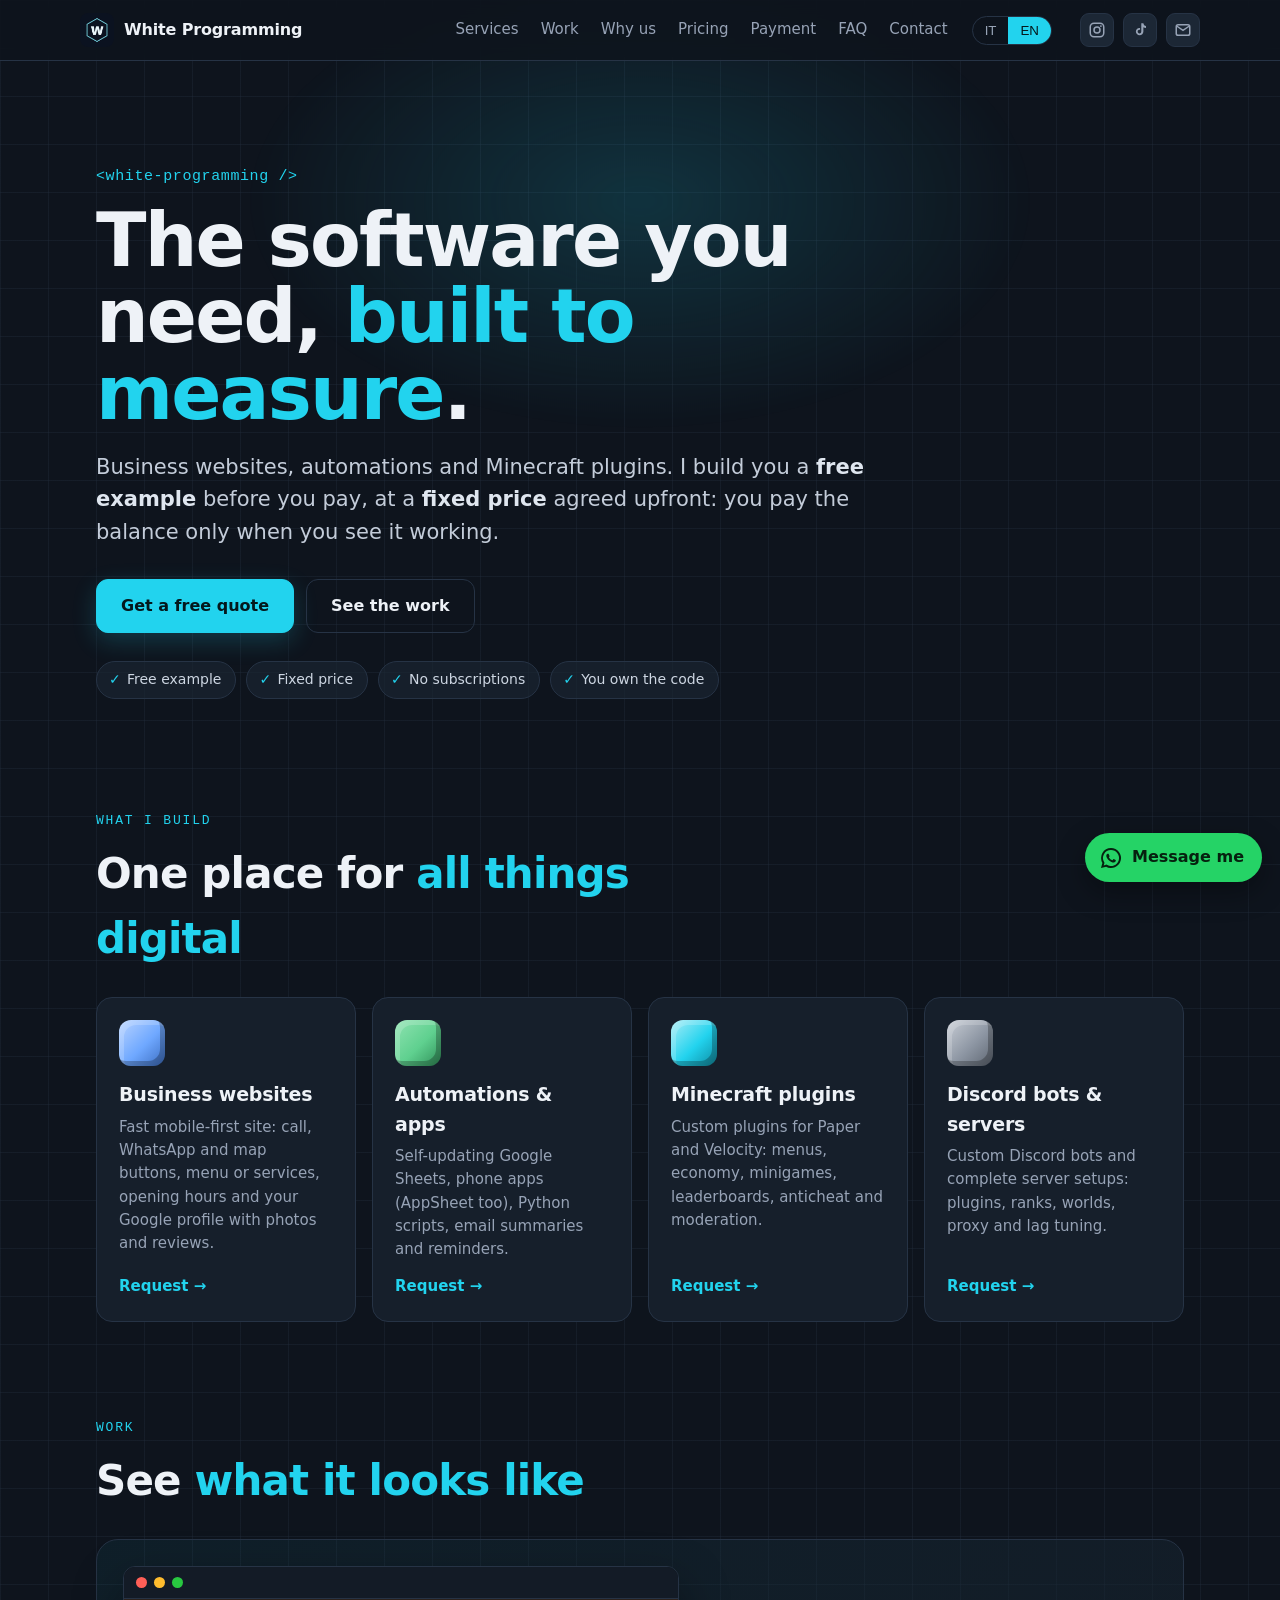
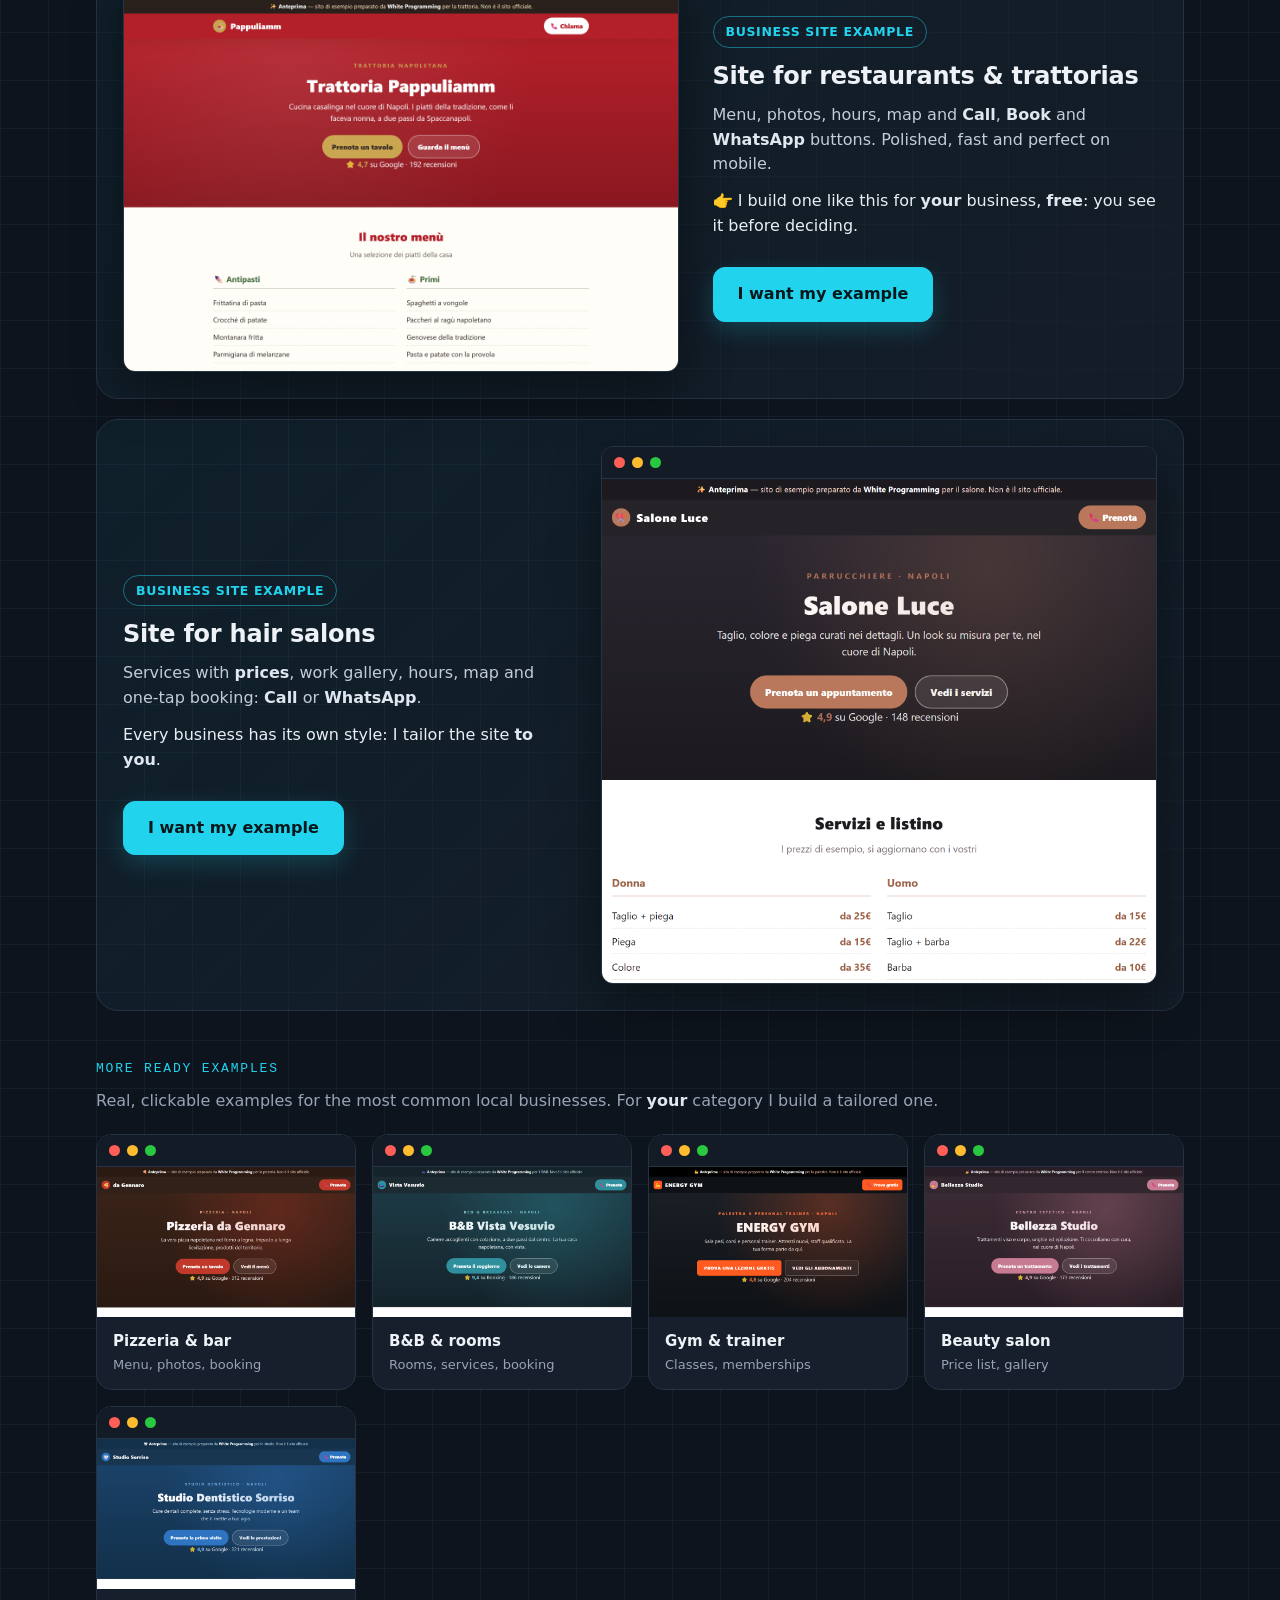
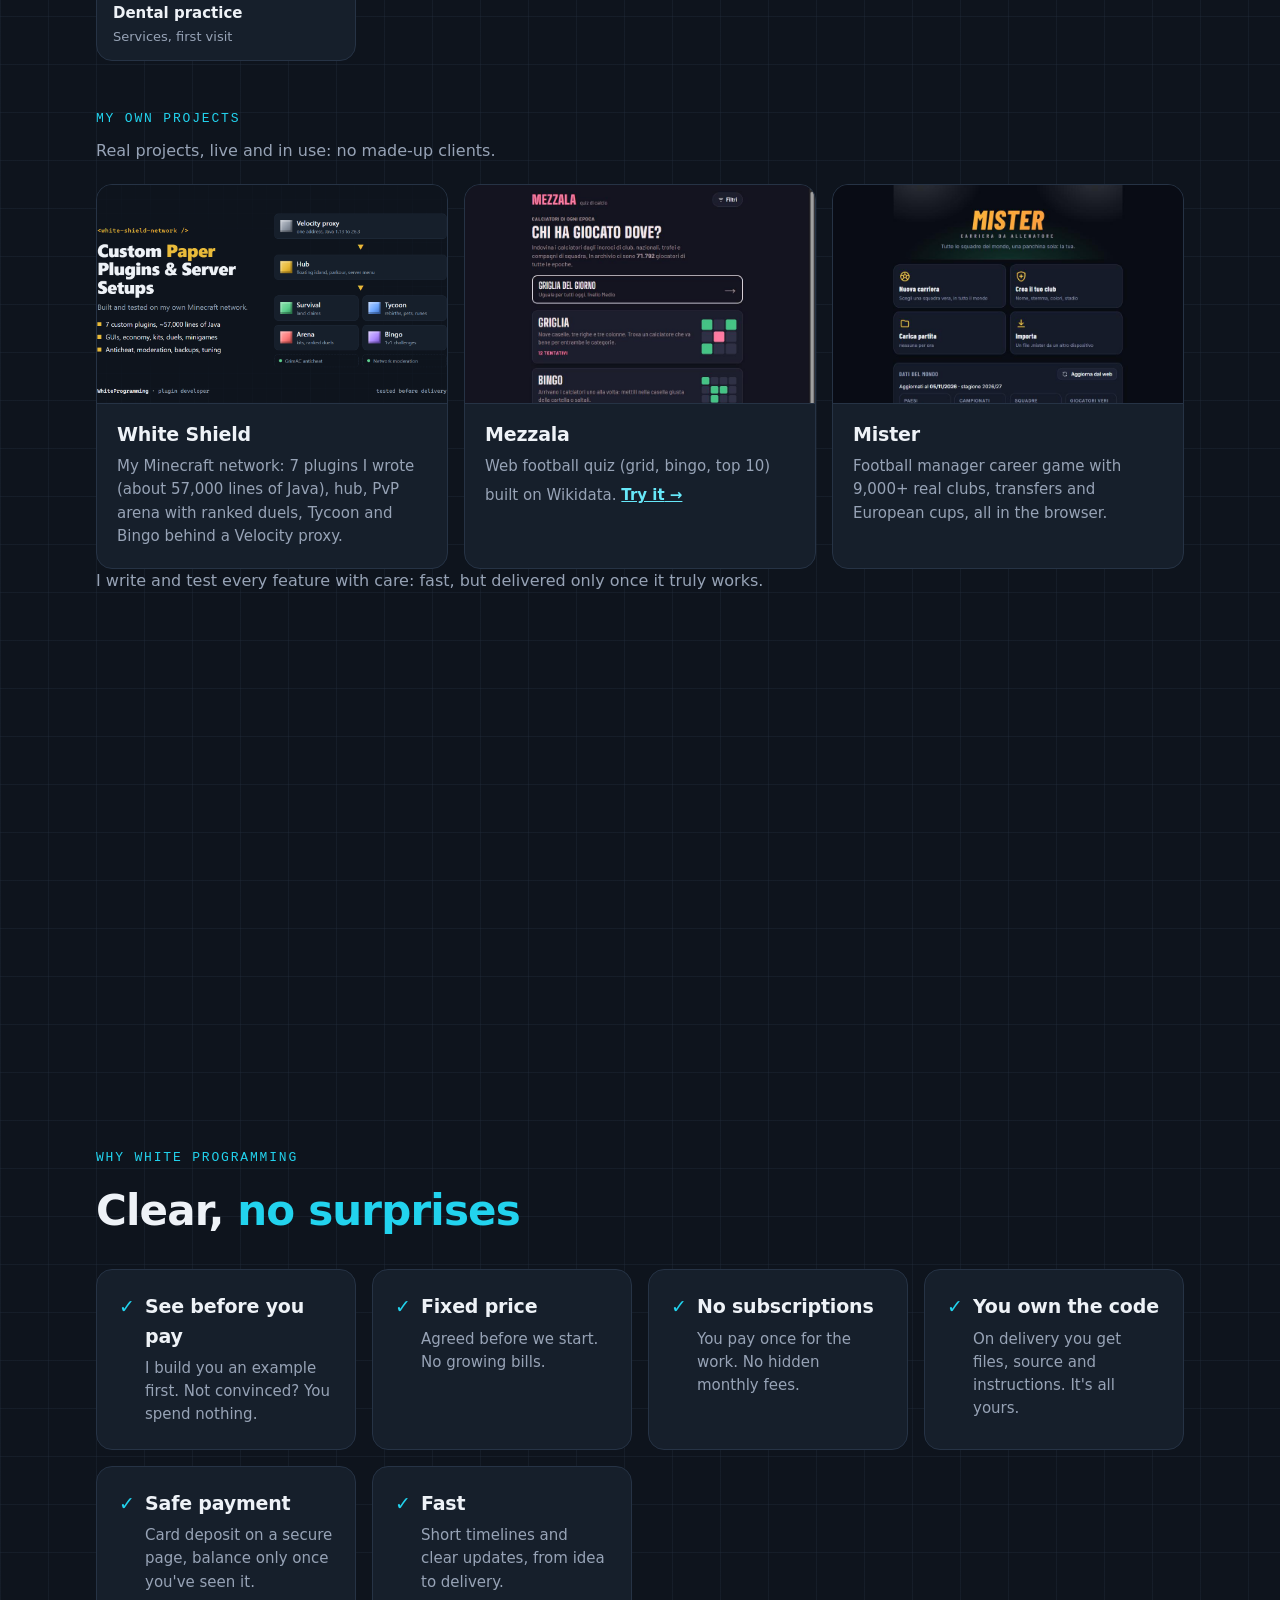
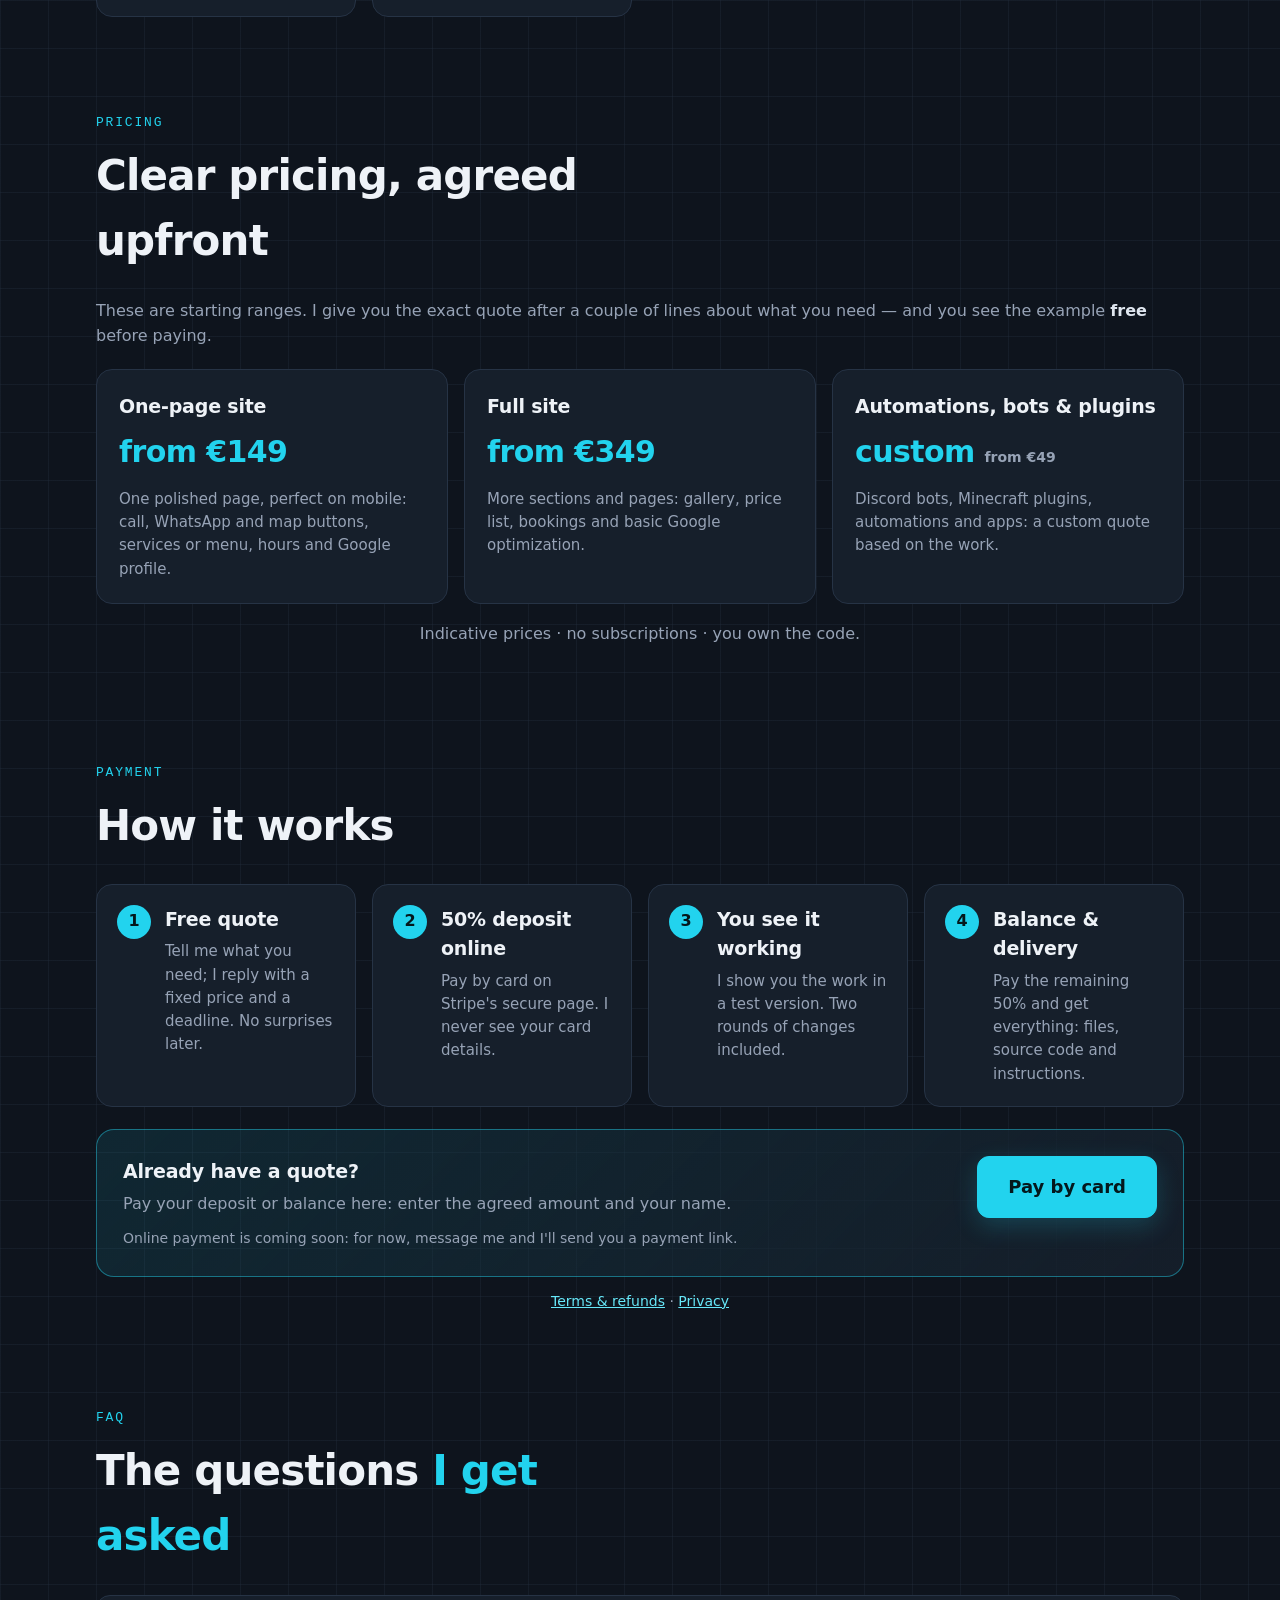
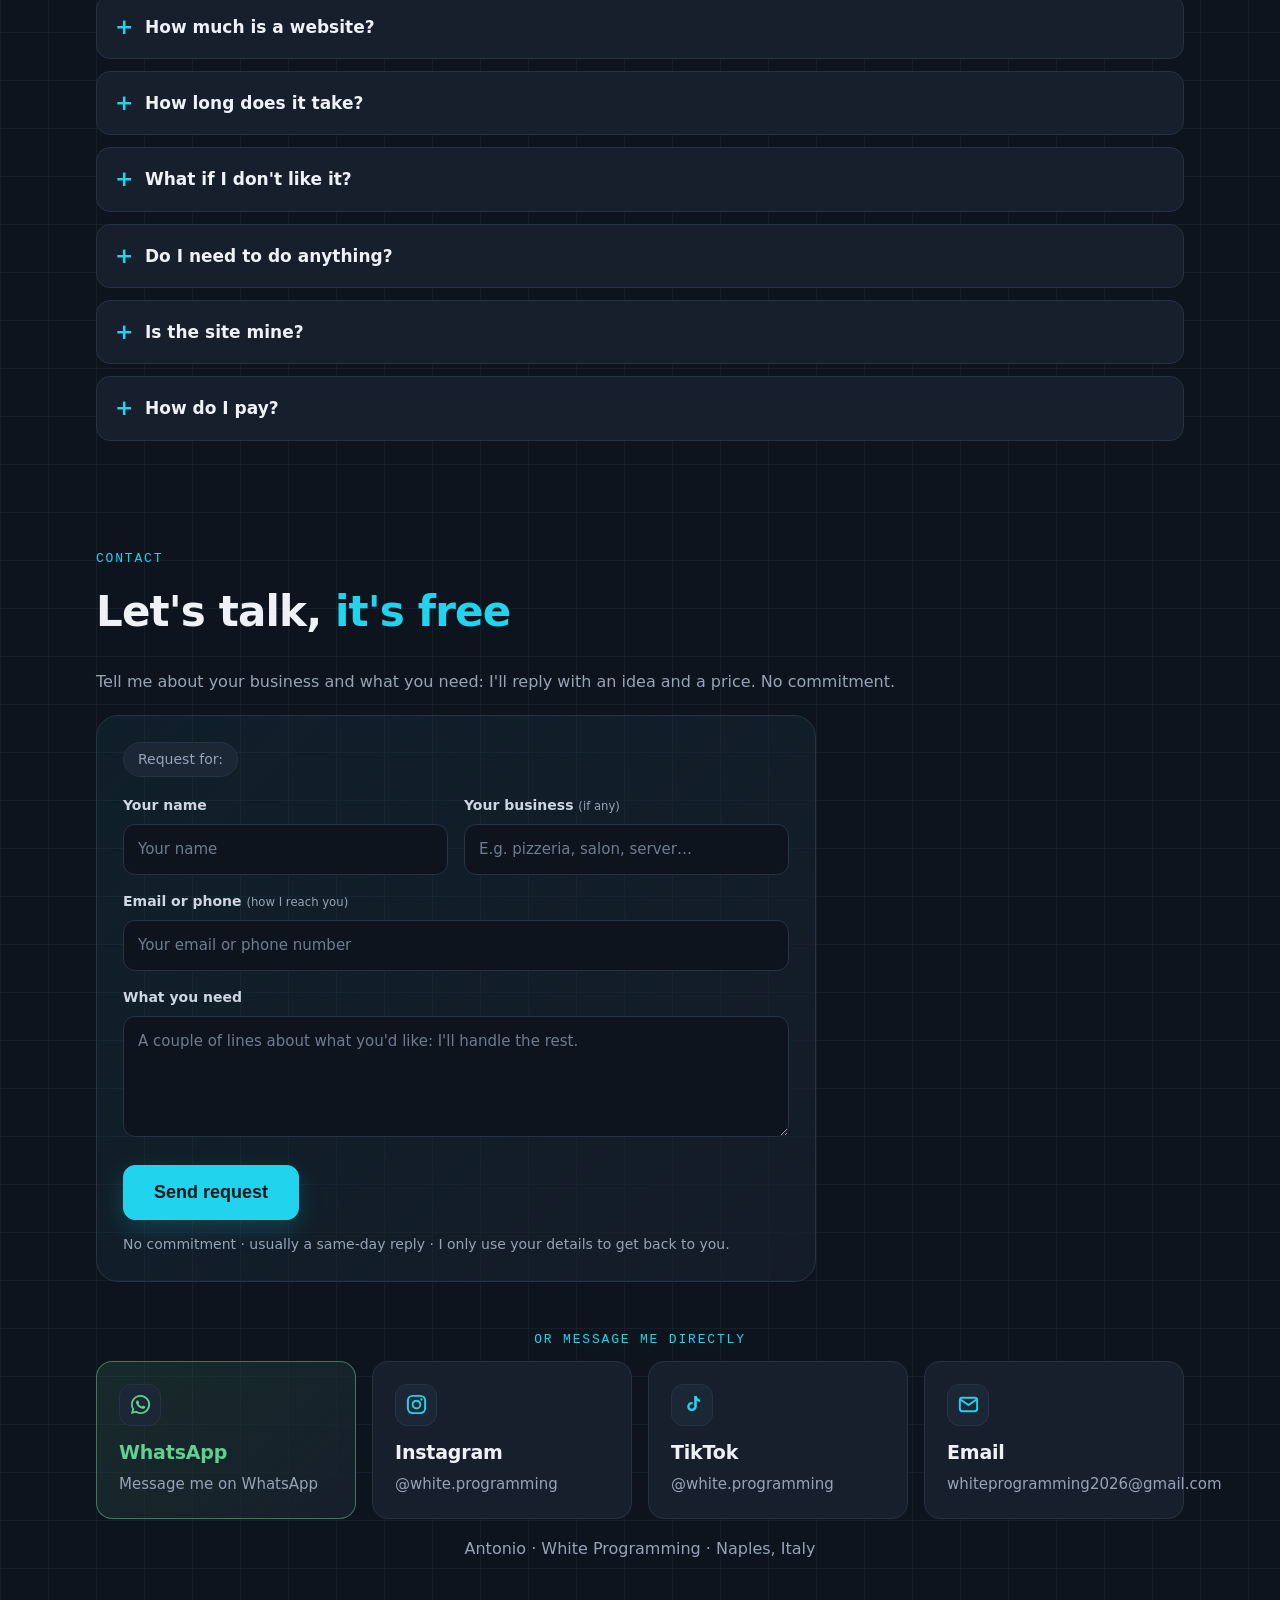
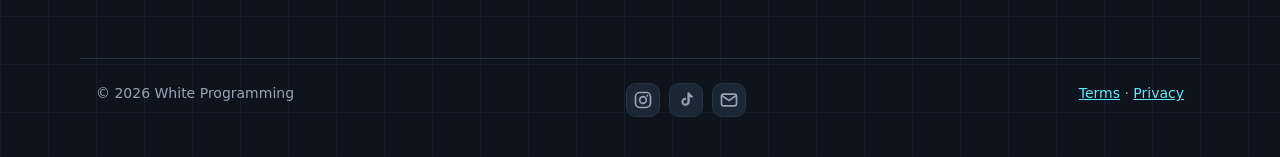
==== commit 957f22c0: "SEO: sitemap, robots.txt, canonical e anteprima link completa" ====
--- a/index.html
+++ b/index.html
@@ -5,13 +5,16 @@
 <meta name="viewport" content="width=device-width, initial-scale=1">
 <title>White Programming — Siti, automazioni e software su misura</title>
 <meta name="description" content="Siti per attività, automazioni e plugin Minecraft su misura. Esempio gratis prima di pagare, prezzo fisso deciso prima, saldo solo quando lo vedi funzionare. Napoli, Italia.">
+<link rel="canonical" href="https://pcantonio180-beep.github.io/">
 <link rel="icon" href="img/logo.png?v=2">
 <meta name="theme-color" content="#0e141d">
 <!-- Anteprima quando condividi il link (WhatsApp, Instagram, ecc.) -->
 <meta property="og:type" content="website">
+<meta property="og:url" content="https://pcantonio180-beep.github.io/">
+<meta property="og:site_name" content="White Programming">
 <meta property="og:title" content="White Programming — Siti e software su misura">
 <meta property="og:description" content="Ti preparo un esempio del tuo sito gratis, prima che tu paghi. Prezzo fisso, niente abbonamenti. Napoli, Italia.">
-<meta property="og:image" content="img/logo.png?v=2">
+<meta property="og:image" content="https://pcantonio180-beep.github.io/img/logo.png?v=2">
 <meta name="twitter:card" content="summary">
 <link rel="stylesheet" href="stile.css">
 <script>document.documentElement.classList.add('js');</script>
